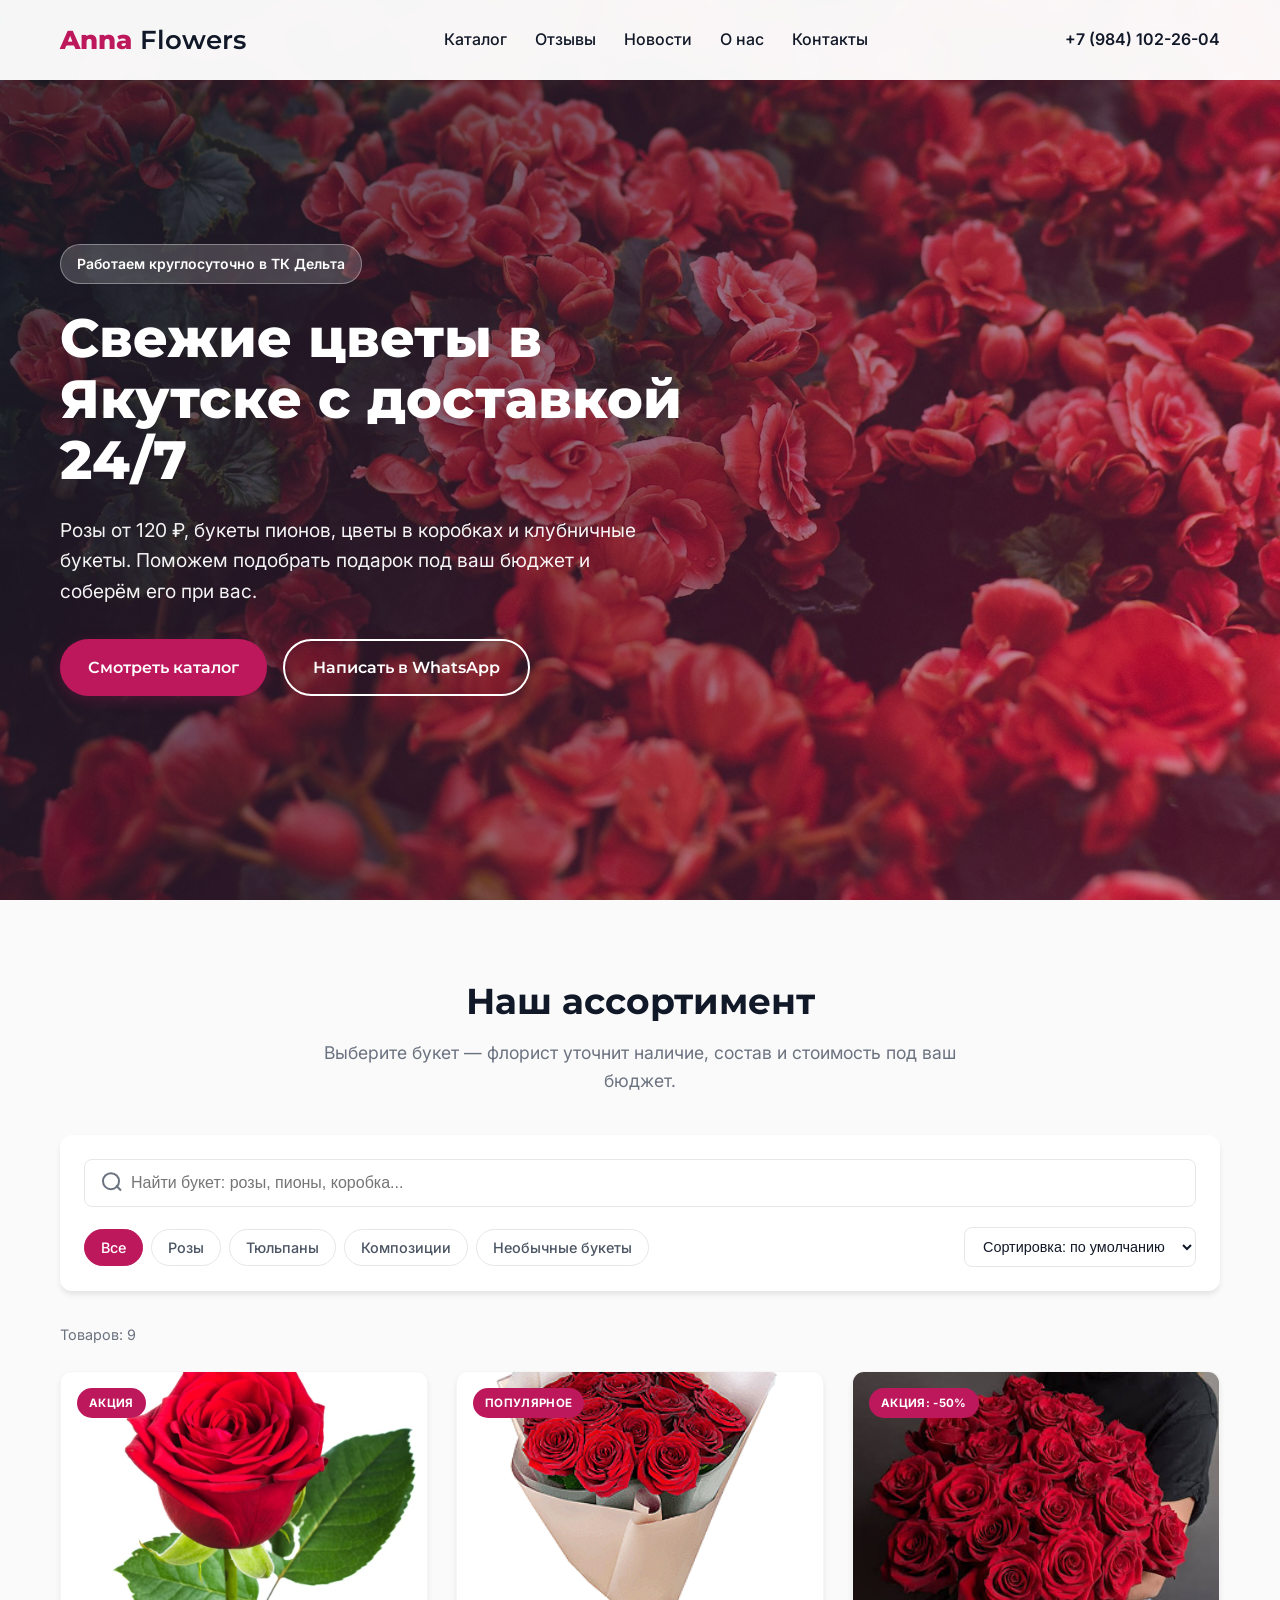
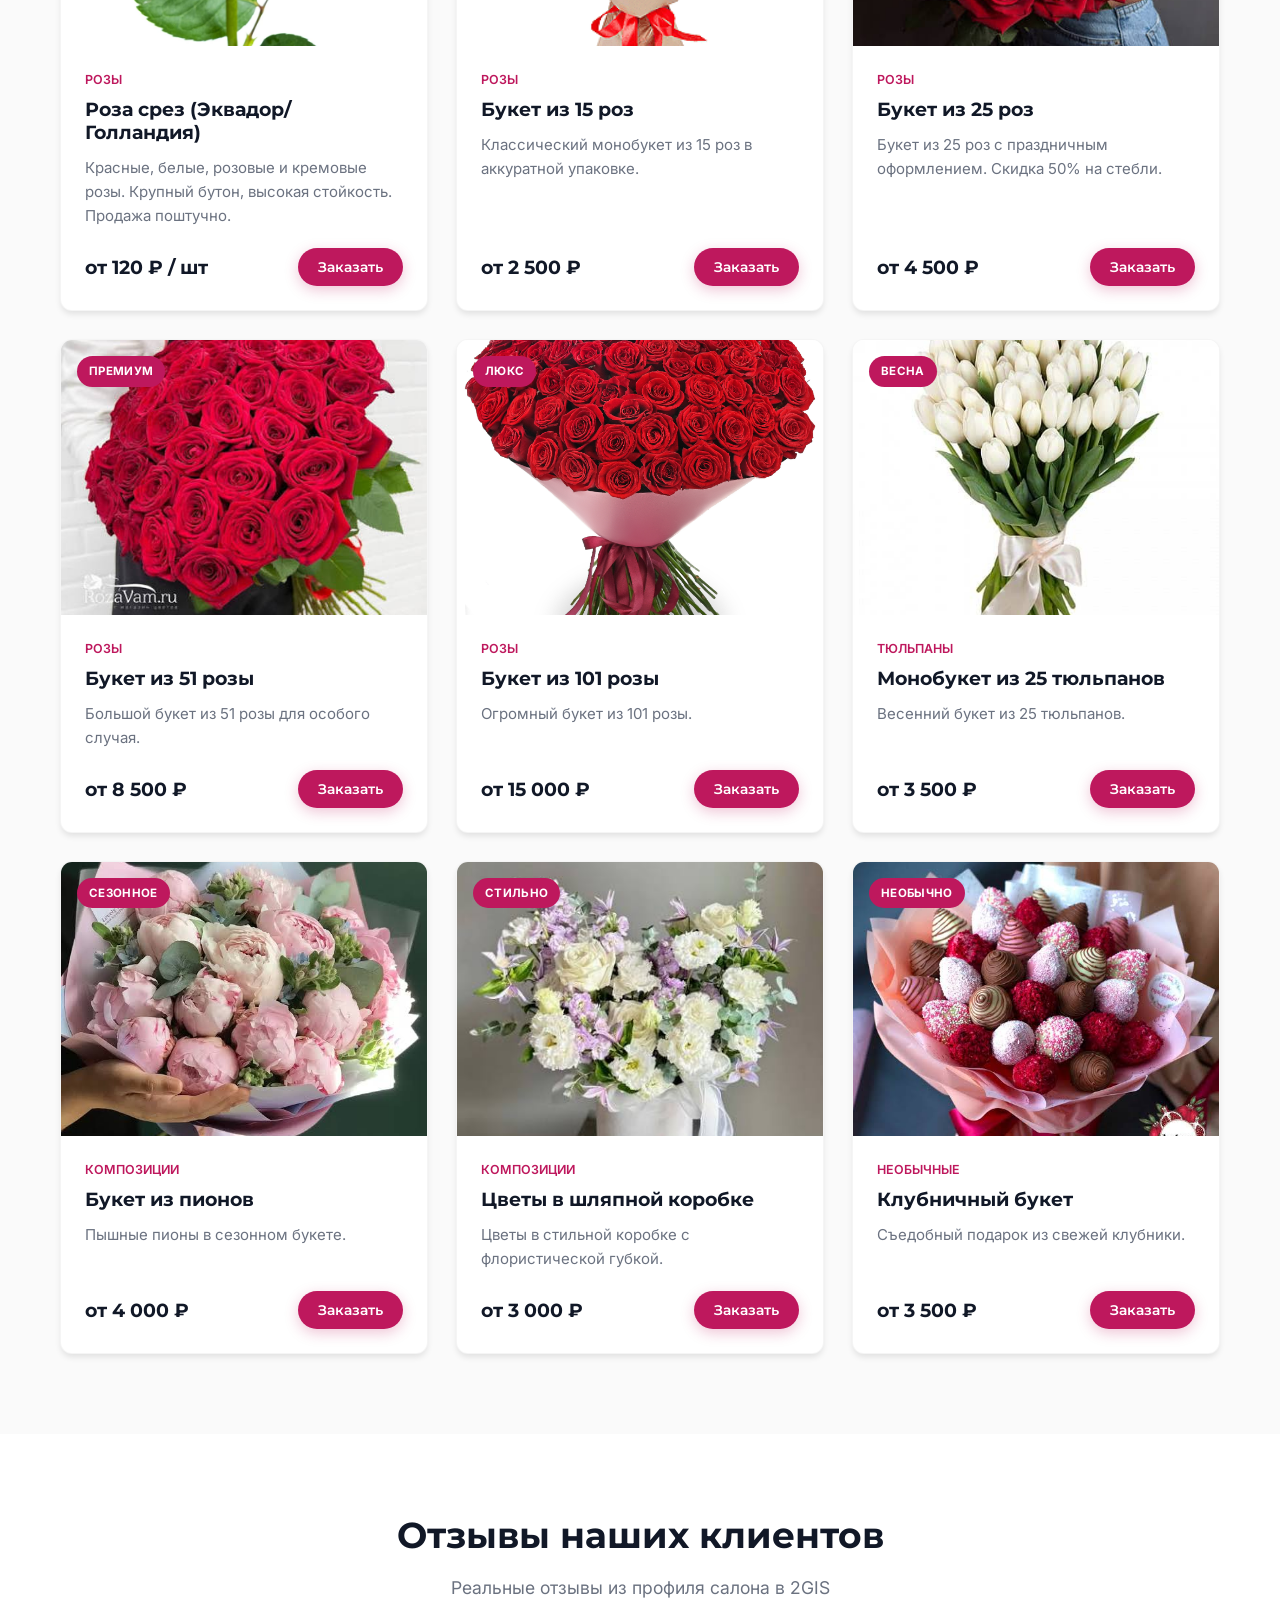
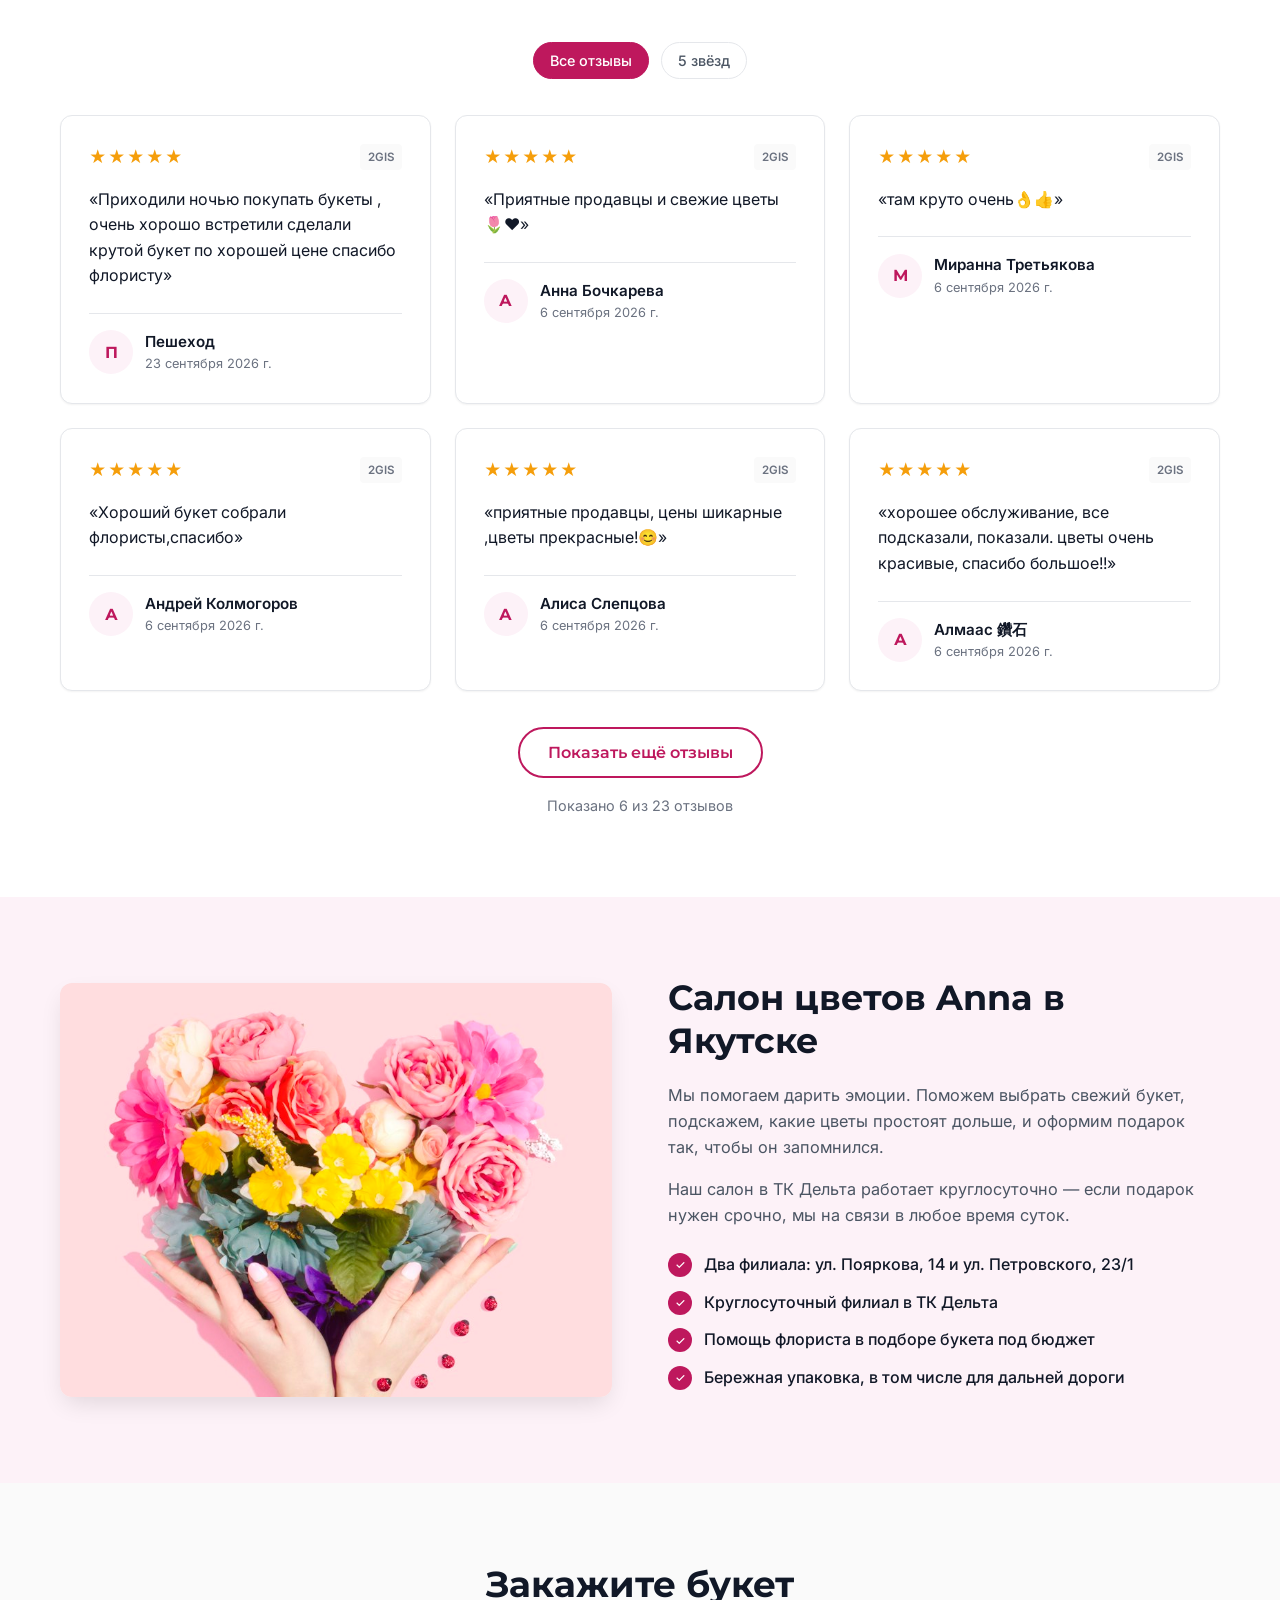
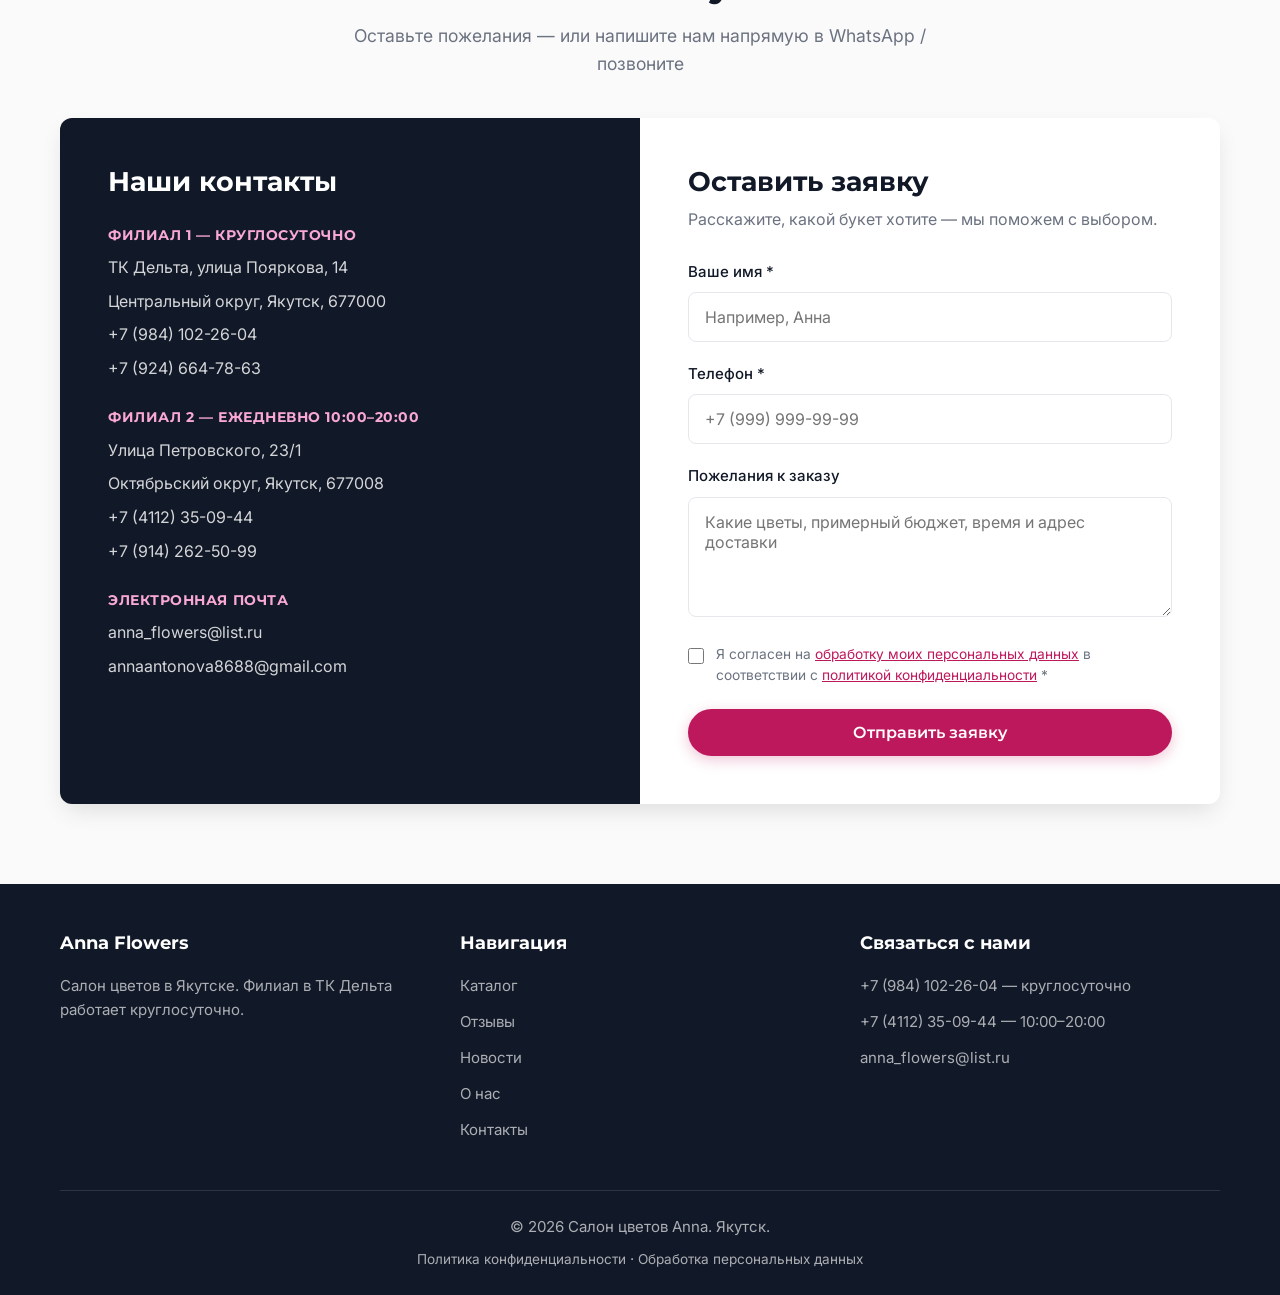
==== index.html @ af807d30 "Add files via upload Лендинг цветочного салона Anna Flowers (Якутск) с админ-панелью" ====
<!DOCTYPE html>
<html lang="ru">
<head>
    <meta charset="UTF-8">
    <meta name="viewport" content="width=device-width, initial-scale=1.0">
    <meta name="description" content="Салон цветов Anna в Якутске. Розы от 120 ₽, букеты пионов, цветы в коробках, клубничные букеты. Круглосуточно в ТК Дельта.">
    <meta name="keywords" content="цветы Якутск, доставка цветов, букеты роз, салон цветов Anna, цветы круглосуточно">

    <meta property="og:title" content="Anna — Салон цветов в Якутске | Каталог и доставка 24/7">
    <meta property="og:description" content="Свежие розы, пионы, цветы в коробках и клубничные букеты. Филиал в ТК Дельта работает круглосуточно.">
    <meta property="og:type" content="website">
    <meta property="og:image" content="images/flowers/hero-bouquet.jpg">

    <title>Anna — Салон цветов в Якутске | Свежие букеты и доставка 24/7</title>

    <link rel="preconnect" href="https://fonts.googleapis.com">
    <link rel="preconnect" href="https://fonts.gstatic.com" crossorigin>

    <link href="https://fonts.googleapis.com/css2?family=Inter:wght@400;500;600&family=Montserrat:wght@600;700;800&display=swap" rel="stylesheet">

    <link rel="preload" as="image" href="images/flowers/hero-bouquet.jpg">

    <style>
        :root {
            --primary: #BE185D;
            --primary-hover: #9D174D;
            --primary-light: #FDF2F8;
            --text-dark: #111827;
            --text-body: #4B5563;
            --text-light: #6B7280;
            --white: #FFFFFF;
            --bg-light: #FAFAFA;
            --border: #E5E7EB;
            --error: #DC2626;
            --shadow-sm: 0 1px 2px rgba(0, 0, 0, 0.05);
            --shadow-md: 0 4px 6px -1px rgba(0, 0, 0, 0.1);
            --shadow-lg: 0 10px 25px -5px rgba(0, 0, 0, 0.12);
            --radius: 12px;
            --transition: all 0.3s cubic-bezier(0.4, 0, 0.2, 1);
        }

        * { margin: 0; padding: 0; box-sizing: border-box; }
        html { scroll-behavior: smooth; }

        body {
            font-family: 'Inter', sans-serif;
            color: var(--text-body);
            line-height: 1.6;
            background: var(--white);
            overflow-x: hidden;
        }

        h1, h2, h3, h4 {
            font-family: 'Montserrat', sans-serif;
            color: var(--text-dark);
            line-height: 1.2;
        }

        a { text-decoration: none; color: inherit; transition: var(--transition); }
        img { max-width: 100%; height: auto; display: block; }
        button { font-family: inherit; }

        .container { width: 100%; max-width: 1200px; margin: 0 auto; padding: 0 20px; }

        .btn {
            display: inline-flex;
            align-items: center;
            justify-content: center;
            gap: 8px;
            padding: 14px 28px;
            font-family: 'Montserrat', sans-serif;
            font-weight: 600;
            font-size: 1rem;
            border: none;
            border-radius: 50px;
            cursor: pointer;
            text-align: center;
            transition: var(--transition);
        }

        .btn-primary {
            background: var(--primary);
            color: var(--white);
            box-shadow: 0 4px 14px rgba(190, 24, 93, 0.25);
        }

        .btn-primary:hover {
            background: var(--primary-hover);
            transform: translateY(-2px);
        }

        .btn-outline {
            background: transparent;
            color: var(--white);
            border: 2px solid var(--white);
        }

        .btn-outline:hover { background: var(--white); color: var(--primary); }

        .btn-ghost { background: transparent; color: var(--primary); border: 2px solid var(--primary); }
        .btn-ghost:hover { background: var(--primary); color: var(--white); }

        .btn-sm { padding: 10px 20px; font-size: 0.9rem; }
        .btn:disabled { opacity: 0.6; cursor: not-allowed; transform: none; }

        .section { padding: 80px 0; }
        .section-title { font-size: 2.25rem; font-weight: 700; text-align: center; margin-bottom: 16px; }
        .section-subtitle {
            text-align: center;
            color: var(--text-light);
            font-size: 1.1rem;
            max-width: 640px;
            margin: 0 auto 40px;
        }

        .header {
            position: fixed;
            top: 0; left: 0; right: 0;
            z-index: 1000;
            background: rgba(255, 255, 255, 0.96);
            backdrop-filter: blur(10px);
            box-shadow: var(--shadow-sm);
            transition: var(--transition);
        }

        .header-inner { display: flex; align-items: center; justify-content: space-between; height: 80px; gap: 20px; }

        .logo {
            font-family: 'Montserrat', sans-serif;
            font-size: 1.6rem;
            font-weight: 800;
            color: var(--primary);
            white-space: nowrap;
        }

        .logo span { color: var(--text-dark); font-weight: 600; }

        .nav { display: flex; align-items: center; gap: 28px; }
        .nav-link { font-weight: 500; color: var(--text-dark); position: relative; }

        .nav-link::after {
            content: '';
            position: absolute;
            bottom: -5px; left: 0;
            width: 0; height: 2px;
            background: var(--primary);
            transition: var(--transition);
        }
        .nav-link:hover::after { width: 100%; }

        .header-phone { font-weight: 600; color: var(--text-dark); white-space: nowrap; }
        .header-phone:hover { color: var(--primary); }

        .mobile-menu-btn {
            display: none;
            background: none;
            border: none;
            padding: 10px;
            cursor: pointer;
        }

        .mobile-menu-btn span {
            display: block;
            width: 24px; height: 2px;
            margin: 6px 0;
            background: var(--text-dark);
            transition: var(--transition);
        }

        .hero {
            position: relative;
            min-height: 100vh;
            display: flex;
            align-items: center;
            padding: 120px 0 80px;
            color: var(--white);
            overflow: hidden;
            background: #3b2230;
        }

        .hero-image {
            position: absolute;
            inset: 0;
            width: 100%; height: 100%;
            object-fit: cover;
            z-index: 0;
        }

        .hero-overlay {
            position: absolute;
            inset: 0;
            background: linear-gradient(120deg, rgba(17, 24, 39, 0.78) 0%, rgba(190, 24, 93, 0.35) 100%);
            z-index: 1;
        }

        .hero .container { position: relative; z-index: 2; }
        .hero-content { max-width: 720px; animation: fadeInUp 0.8s ease-out; }

        .hero-badge {
            display: inline-block;
            padding: 8px 16px;
            margin-bottom: 24px;
            font-size: 0.875rem;
            font-weight: 600;
            background: rgba(255, 255, 255, 0.18);
            border: 1px solid rgba(255, 255, 255, 0.35);
            border-radius: 50px;
        }

        .hero h1 { font-size: 3.4rem; font-weight: 800; color: var(--white); margin-bottom: 24px; line-height: 1.12; }
        .hero p { font-size: 1.2rem; margin-bottom: 32px; max-width: 600px; opacity: 0.95; }
        .hero-buttons { display: flex; gap: 16px; flex-wrap: wrap; }

        .catalog-controls {
            display: flex;
            flex-direction: column;
            gap: 20px;
            padding: 24px;
            margin-bottom: 32px;
            background: var(--white);
            border-radius: var(--radius);
            box-shadow: var(--shadow-md);
        }

        .catalog-search { position: relative; width: 100%; }

        .catalog-search input {
            width: 100%;
            padding: 14px 16px 14px 46px;
            font-size: 1rem;
            border: 1px solid var(--border);
            border-radius: 8px;
            transition: var(--transition);
        }

        .catalog-search input:focus {
            outline: none;
            border-color: var(--primary);
            box-shadow: 0 0 0 3px rgba(190, 24, 93, 0.1);
        }

        .catalog-search::before {
            content: '';
            position: absolute;
            left: 18px; top: 50%;
            width: 14px; height: 14px;
            transform: translateY(-60%);
            border: 2px solid var(--text-light);
            border-radius: 50%;
        }

        .catalog-search::after {
            content: '';
            position: absolute;
            left: 31px; top: 58%;
            width: 7px; height: 2px;
            background: var(--text-light);
            transform: rotate(45deg);
        }

        .catalog-filters { display: flex; flex-wrap: wrap; gap: 16px; align-items: center; justify-content: space-between; }
        .filter-group { display: flex; flex-wrap: wrap; gap: 8px; }

        .filter-btn {
            padding: 9px 16px;
            font-size: 0.9rem;
            font-weight: 500;
            color: var(--text-body);
            background: var(--white);
            border: 1px solid var(--border);
            border-radius: 50px;
            cursor: pointer;
            transition: var(--transition);
        }

        .filter-btn:hover { border-color: var(--primary); color: var(--primary); }
        .filter-btn.active { background: var(--primary); border-color: var(--primary); color: var(--white); }

        .sort-select {
            padding: 10px 14px;
            font-size: 0.9rem;
            color: var(--text-dark);
            background: var(--white);
            border: 1px solid var(--border);
            border-radius: 8px;
            cursor: pointer;
        }

        .catalog-counter { margin-bottom: 24px; font-size: 0.9rem; color: var(--text-light); }

        .catalog-grid {
            display: grid;
            grid-template-columns: repeat(auto-fill, minmax(280px, 1fr));
            gap: 28px;
        }

        .product-card {
            display: flex;
            flex-direction: column;
            background: var(--white);
            border: 1px solid rgba(0, 0, 0, 0.04);
            border-radius: var(--radius);
            overflow: hidden;
            box-shadow: var(--shadow-md);
            transition: var(--transition);
        }

        .product-card:hover { transform: translateY(-6px); box-shadow: var(--shadow-lg); }

        .product-image-wrapper {
            position: relative;
            aspect-ratio: 4 / 3;
            overflow: hidden;
            background: var(--bg-light);
        }

        .product-image { 
            width: 100%; 
            height: 100%; 
            object-fit: cover; 
            transition: transform 0.5s ease;
        }

        .product-card:hover .product-image { transform: scale(1.04); }

        .product-badge {
            position: absolute;
            top: 16px; left: 16px;
            z-index: 2;
            padding: 6px 12px;
            font-size: 0.72rem;
            font-weight: 700;
            text-transform: uppercase;
            letter-spacing: 0.03em;
            color: var(--white);
            background: var(--primary);
            border-radius: 50px;
        }

        .product-image-fallback {
            position: absolute;
            inset: 0;
            display: flex;
            flex-direction: column;
            align-items: center;
            justify-content: center;
            gap: 12px;
            padding: 20px;
            text-align: center;
            background: linear-gradient(135deg, #fdf2f8 0%, #fce7f3 100%);
            color: var(--text-light);
        }

        .product-image-fallback svg {
            width: 64px;
            height: 64px;
            opacity: 0.4;
        }

        .product-image-fallback strong { 
            color: var(--text-dark); 
            font-size: 1rem;
            margin-top: 8px;
        }

        .product-image-fallback span { 
            font-size: 0.85rem;
            max-width: 200px;
        }

        [hidden] { display: none !important; }

        .product-info { display: flex; flex-direction: column; flex: 1; padding: 24px; }
        .product-category { margin-bottom: 8px; font-size: 0.78rem; font-weight: 600; text-transform: uppercase; color: var(--primary); }
        .product-info h3 { font-size: 1.2rem; margin-bottom: 12px; }
        .product-info p { flex: 1; margin-bottom: 20px; font-size: 0.94rem; color: var(--text-light); }

        .product-footer { display: flex; align-items: center; justify-content: space-between; gap: 12px; margin-top: auto; }
        .product-price { font-family: 'Montserrat', sans-serif; font-size: 1.2rem; font-weight: 700; color: var(--text-dark); }

        .empty-state { grid-column: 1 / -1; padding: 60px 20px; text-align: center; color: var(--text-light); }

        .reviews-controls { display: flex; justify-content: center; flex-wrap: wrap; gap: 12px; margin-bottom: 36px; }
        .reviews-grid { display: grid; grid-template-columns: repeat(auto-fill, minmax(320px, 1fr)); gap: 24px; }

        .review-card {
            display: flex;
            flex-direction: column;
            height: 100%;
            padding: 28px;
            background: var(--white);
            border: 1px solid var(--border);
            border-radius: var(--radius);
            box-shadow: var(--shadow-sm);
            transition: var(--transition);
        }

        .review-card:hover { transform: translateY(-4px); box-shadow: var(--shadow-md); }
        .review-header { display: flex; align-items: flex-start; justify-content: space-between; gap: 12px; margin-bottom: 16px; }
        .review-stars { color: #F59E0B; font-size: 1.05rem; letter-spacing: 2px; }
        .review-source { padding: 4px 8px; font-size: 0.72rem; font-weight: 600; color: var(--text-light); background: var(--bg-light); border-radius: 4px; }
        .review-text { flex: 1; margin-bottom: 24px; color: var(--text-dark); font-size: 1rem; overflow-wrap: anywhere; }

        .review-author { display: flex; align-items: center; gap: 12px; padding-top: 16px; border-top: 1px solid var(--border); }

        .review-avatar {
            flex-shrink: 0;
            display: flex;
            align-items: center;
            justify-content: center;
            width: 44px; height: 44px;
            font-family: 'Montserrat', sans-serif;
            font-weight: 700;
            color: var(--primary);
            background: var(--primary-light);
            border-radius: 50%;
        }

        .review-name { font-weight: 600; color: var(--text-dark); font-size: 0.95rem; }
        .review-date { font-size: 0.8rem; color: var(--text-light); }
        .reviews-load-more { margin-top: 36px; text-align: center; }
        .reviews-counter { margin-top: 16px; text-align: center; font-size: 0.9rem; color: var(--text-light); }

        .about { background: var(--primary-light); }
        .about-content { display: grid; grid-template-columns: 1fr 1fr; gap: 56px; align-items: center; }

        .about-image { 
            aspect-ratio: 4 / 3; 
            overflow: hidden; 
            border-radius: var(--radius); 
            box-shadow: var(--shadow-lg);
            background: var(--bg-light);
        }

        .about-image img { 
            width: 100%; 
            height: 100%; 
            object-fit: cover;
        }

        .about-text h2 { font-size: 2.2rem; margin-bottom: 20px; }
        .about-text p { margin-bottom: 16px; font-size: 1.02rem; }

        .about-features { list-style: none; margin-top: 24px; }
        .about-features li { display: flex; align-items: center; gap: 12px; margin-bottom: 12px; font-weight: 500; color: var(--text-dark); }

        .about-features li::before {
            content: '✓';
            flex-shrink: 0;
            display: flex;
            align-items: center;
            justify-content: center;
            width: 24px; height: 24px;
            font-size: 0.75rem;
            color: var(--white);
            background: var(--primary);
            border-radius: 50%;
        }

        .contact { background: var(--bg-light); }

        .contact-wrapper {
            display: grid;
            grid-template-columns: 1fr 1fr;
            overflow: hidden;
            border-radius: var(--radius);
            box-shadow: var(--shadow-lg);
        }

        .contact-info { padding: 48px; background: var(--text-dark); color: var(--white); }
        .contact-info h3 { margin-bottom: 28px; font-size: 1.7rem; color: var(--white); }
        .contact-block { margin-bottom: 28px; }

        .contact-block h4 {
            margin-bottom: 12px;
            font-size: 0.85rem;
            font-weight: 700;
            text-transform: uppercase;
            letter-spacing: 0.04em;
            color: #F9A8D4;
        }

        .contact-block p, .contact-block a { display: block; margin-bottom: 8px; color: rgba(255, 255, 255, 0.82); }
        .contact-block a:hover { color: var(--white); text-decoration: underline; }

        .contact-form-wrapper { padding: 48px; background: var(--white); }
        .contact-form-wrapper h3 { margin-bottom: 8px; font-size: 1.7rem; }
        .contact-form-wrapper > p { margin-bottom: 28px; color: var(--text-light); }

        .form-group { margin-bottom: 20px; }
        .form-label { display: block; margin-bottom: 8px; font-size: 0.94rem; font-weight: 500; color: var(--text-dark); }

        .form-input, .form-textarea {
            width: 100%;
            padding: 14px 16px;
            font-family: 'Inter', sans-serif;
            font-size: 1rem;
            background: var(--white);
            border: 1px solid var(--border);
            border-radius: 8px;
            transition: var(--transition);
        }

        .form-input:focus, .form-textarea:focus {
            outline: none;
            border-color: var(--primary);
            box-shadow: 0 0 0 3px rgba(190, 24, 93, 0.1);
        }

        .form-input[aria-invalid="true"] { border-color: var(--error); }
        .form-textarea { min-height: 120px; resize: vertical; }

        .form-checkbox { display: flex; align-items: flex-start; gap: 12px; margin-bottom: 8px; font-size: 0.86rem; color: var(--text-light); }
        .form-checkbox input { flex-shrink: 0; width: 16px; height: 16px; margin-top: 4px; accent-color: var(--primary); }

        .form-error { display: none; margin-top: 6px; font-size: 0.85rem; color: var(--error); }

        .consent-text {
            font-size: 0.86rem;
            color: var(--text-light);
            line-height: 1.5;
        }

        .consent-text a {
            color: var(--primary);
            text-decoration: underline;
        }

        .consent-text a:hover {
            color: var(--primary-hover);
        }

        .footer { padding: 48px 0 24px; font-size: 0.94rem; color: rgba(255, 255, 255, 0.65); background: var(--text-dark); }
        .footer-grid { display: grid; grid-template-columns: repeat(auto-fit, minmax(200px, 1fr)); gap: 40px; margin-bottom: 36px; }
        .footer h4 { margin-bottom: 20px; font-size: 1.1rem; color: var(--white); }
        .footer-links { list-style: none; }
        .footer-links li { margin-bottom: 12px; }
        .footer-links a:hover { color: var(--white); }
        .footer-bottom { padding-top: 24px; text-align: center; border-top: 1px solid rgba(255, 255, 255, 0.12); }

        @keyframes fadeInUp {
            from { opacity: 0; transform: translateY(24px); }
            to { opacity: 1; transform: translateY(0); }
        }

        @media (prefers-reduced-motion: reduce) {
            html { scroll-behavior: auto; }
            *, *::before, *::after {
                animation-duration: 0.01ms !important;
                transition-duration: 0.01ms !important;
            }
        }

        @media (max-width: 968px) {
            .hero h1 { font-size: 2.6rem; }
            .about-content, .contact-wrapper { grid-template-columns: 1fr; }
            .contact-info, .contact-form-wrapper { padding: 36px 28px; }
        }

        @media (max-width: 768px) {
            .header-phone { display: none; }
            .mobile-menu-btn { display: block; }

            .nav {
                position: fixed;
                top: 80px; left: 0; right: 0;
                z-index: 999;
                flex-direction: column;
                align-items: flex-start;
                gap: 22px;
                padding: 28px 24px;
                background: var(--white);
                box-shadow: var(--shadow-lg);
                transform: translateY(-160%);
                transition: var(--transition);
            }

            .nav.active { transform: translateY(0); }

            .mobile-menu-btn.active span:nth-child(1) { transform: rotate(45deg) translate(6px, 6px); }
            .mobile-menu-btn.active span:nth-child(2) { opacity: 0; }
            .mobile-menu-btn.active span:nth-child(3) { transform: rotate(-45deg) translate(6px, -6px); }

            .section { padding: 60px 0; }
            .section-title { font-size: 1.85rem; }
            .hero { padding: 110px 0 60px; }
            .hero h1 { font-size: 2.1rem; }
            .hero p { font-size: 1.05rem; }
            .catalog-controls { padding: 20px; }
            .catalog-filters { flex-direction: column; align-items: stretch; }
            .sort-select { width: 100%; }
        }

        @media (max-width: 480px) {
            .hero-buttons { flex-direction: column; }
            .hero-buttons .btn { width: 100%; }
            .catalog-grid { grid-template-columns: 1fr; }
            .reviews-grid { grid-template-columns: 1fr; }
            .product-footer { flex-direction: column; align-items: stretch; }
            .product-footer .btn { width: 100%; }
            .contact-info, .contact-form-wrapper { padding: 28px 20px; }
        }
    </style>
</head>

<body>

    <header class="header">
        <div class="container header-inner">
            <a href="#home" class="logo">Anna <span>Flowers</span></a>

            <nav class="nav" id="mainNav" aria-label="Основная навигация">
                <a href="#catalog" class="nav-link">Каталог</a>
                <a href="#reviews" class="nav-link">Отзывы</a>
                <a href="blog.php" class="nav-link">Новости</a>
                <a href="#about" class="nav-link">О нас</a>
                <a href="#contact" class="nav-link">Контакты</a>
            </nav>

            <a href="tel:+79841022604" class="header-phone">+7 (984) 102-26-04</a>

            <button class="mobile-menu-btn" id="mobileMenuBtn" aria-label="Открыть меню" aria-expanded="false" aria-controls="mainNav">
                <span></span><span></span><span></span>
            </button>
        </div>
    </header>

    <section class="hero" id="home">
        <img src="images/flowers/hero-bouquet.jpg"
             alt="Свежие цветы в букете"
             class="hero-image"
             width="1600" height="1067"
             loading="eager"
             fetchpriority="high"
             decoding="async">

        <div class="hero-overlay"></div>

        <div class="container">
            <div class="hero-content">
                <div class="hero-badge">Работаем круглосуточно в ТК Дельта</div>
                <h1>Свежие цветы в Якутске с доставкой 24/7</h1>
                <p>Розы от 120 ₽, букеты пионов, цветы в коробках и клубничные букеты. Поможем подобрать подарок под ваш бюджет и соберём его при вас.</p>

                <div class="hero-buttons">
                    <a href="#catalog" class="btn btn-primary">Смотреть каталог</a>
                    <a href="https://wa.me/79841022604" class="btn btn-outline" target="_blank" rel="noopener">Написать в WhatsApp</a>
                </div>
            </div>
        </div>
    </section>

    <section class="section" id="catalog" style="background: var(--bg-light);">
        <div class="container">
            <h2 class="section-title">Наш ассортимент</h2>
            <p class="section-subtitle">Выберите букет — флорист уточнит наличие, состав и стоимость под ваш бюджет.</p>

            <div class="catalog-controls">
                <div class="catalog-search">
                    <label for="catalogSearch" class="form-label" hidden>Поиск по каталогу</label>
                    <input type="search" id="catalogSearch" placeholder="Найти букет: розы, пионы, коробка..." autocomplete="off">
                </div>

                <div class="catalog-filters">
                    <div class="filter-group" id="categoryFilters" role="group" aria-label="Фильтр по категории">
                        <button class="filter-btn active" data-category="all" aria-pressed="true">Все</button>
                        <button class="filter-btn" data-category="Розы" aria-pressed="false">Розы</button>
                        <button class="filter-btn" data-category="Тюльпаны" aria-pressed="false">Тюльпаны</button>
                        <button class="filter-btn" data-category="Композиции" aria-pressed="false">Композиции</button>
                        <button class="filter-btn" data-category="Необычные" aria-pressed="false">Необычные букеты</button>
                    </div>

                    <label for="catalogSort" hidden>Сортировка товаров</label>
                    <select class="sort-select" id="catalogSort">
                        <option value="default">Сортировка: по умолчанию</option>
                        <option value="price-asc">Сначала дешевле</option>
                        <option value="price-desc">Сначала дороже</option>
                    </select>
                </div>
            </div>

            <p class="catalog-counter" id="catalogCounter" aria-live="polite"></p>

            <div class="catalog-grid" id="catalogGrid"></div>
        </div>
    </section>

    <section class="section" id="reviews">
        <div class="container">
            <h2 class="section-title">Отзывы наших клиентов</h2>
            <p class="section-subtitle">Реальные отзывы из профиля салона в 2GIS</p>

            <div class="reviews-controls" id="reviewFilters" role="group" aria-label="Фильтр отзывов по оценке">
                <button class="filter-btn active" data-rating="all" aria-pressed="true">Все отзывы</button>
                <button class="filter-btn" data-rating="5" aria-pressed="false">5 звёзд</button>
            </div>

            <div class="reviews-grid" id="reviewsGrid"></div>

            <div class="reviews-load-more" id="reviewsLoadMore" hidden>
                <button class="btn btn-ghost" id="loadMoreBtn">Показать ещё отзывы</button>
            </div>

            <p class="reviews-counter" id="reviewsCounter" aria-live="polite"></p>
        </div>
    </section>

    <section class="section about" id="about">
        <div class="container">
            <div class="about-content">
                <div class="about-image">
                    <img src="images/flowers/about-shop.jpg"
                         alt="Цветы в салоне"
                         width="800" height="600"
                         loading="lazy"
                         decoding="async">
                </div>

                <div class="about-text">
                    <h2>Салон цветов Anna в Якутске</h2>
                    <p>Мы помогаем дарить эмоции. Поможем выбрать свежий букет, подскажем, какие цветы простоят дольше, и оформим подарок так, чтобы он запомнился.</p>
                    <p>Наш салон в ТК Дельта работает круглосуточно — если подарок нужен срочно, мы на связи в любое время суток.</p>

                    <ul class="about-features">
                        <li>Два филиала: ул. Пояркова, 14 и ул. Петровского, 23/1</li>
                        <li>Круглосуточный филиал в ТК Дельта</li>
                        <li>Помощь флориста в подборе букета под бюджет</li>
                        <li>Бережная упаковка, в том числе для дальней дороги</li>
                    </ul>
                </div>
            </div>
        </div>
    </section>

    <section class="section contact" id="contact">
        <div class="container">
            <h2 class="section-title">Закажите букет</h2>
            <p class="section-subtitle">Оставьте пожелания — или напишите нам напрямую в WhatsApp / позвоните</p>

            <div class="contact-wrapper">
                <div class="contact-info">
                    <h3>Наши контакты</h3>

                    <div class="contact-block">
                        <h4>Филиал 1 — круглосуточно</h4>
                        <p>ТК Дельта, улица Пояркова, 14</p>
                        <p>Центральный округ, Якутск, 677000</p>
                        <a href="tel:+79841022604">+7 (984) 102-26-04</a>
                        <a href="tel:+79246647863">+7 (924) 664-78-63</a>
                    </div>

                    <div class="contact-block">
                        <h4>Филиал 2 — ежедневно 10:00–20:00</h4>
                        <p>Улица Петровского, 23/1</p>
                        <p>Октябрьский округ, Якутск, 677008</p>
                        <a href="tel:+74112350944">+7 (4112) 35-09-44</a>
                        <a href="tel:+79142625099">+7 (914) 262-50-99</a>
                    </div>

                    <div class="contact-block">
                        <h4>Электронная почта</h4>
                        <a href="mailto:anna_flowers@list.ru">anna_flowers@list.ru</a>
                        <a href="mailto:annaantonova8688@gmail.com">annaantonova8688@gmail.com</a>
                    </div>
                </div>

                <div class="contact-form-wrapper">
                    <h3>Оставить заявку</h3>
                    <p>Расскажите, какой букет хотите — мы поможем с выбором.</p>

                    <!-- НОВОЕ: Блок для отображения успешной отправки заявки -->
                    <div class="form-success" id="formSuccess" style="display:none;"></div>

                    <form id="contactForm" novalidate>
                        <div class="form-group">
                            <label for="name" class="form-label">Ваше имя *</label>
                            <input type="text" id="name" name="name" class="form-input"
                                   placeholder="Например, Анна" required autocomplete="name"
                                   aria-describedby="nameError">
                            <div class="form-error" id="nameError">Пожалуйста, укажите имя (минимум 2 символа).</div>
                        </div>

                        <div class="form-group">
                            <label for="phone" class="form-label">Телефон *</label>
                            <input type="tel" id="phone" name="phone" class="form-input"
                                   placeholder="+7 (999) 999-99-99" required autocomplete="tel"
                                   aria-describedby="phoneError">
                            <div class="form-error" id="phoneError">Введите номер полностью: +7 (XXX) XXX-XX-XX.</div>
                        </div>

                        <div class="form-group">
                            <label for="message" class="form-label">Пожелания к заказу</label>
                            <textarea id="message" name="message" class="form-textarea"
                                      placeholder="Какие цветы, примерный бюджет, время и адрес доставки"
                                      aria-describedby="messageHint"></textarea>
                            <div class="form-error" id="messageHint">Необязательное поле, но так мы быстрее подберём букет.</div>
                        </div>

                        <div class="form-checkbox">
                            <input type="checkbox" id="consent" name="consent" required aria-describedby="consentError">
                            <label for="consent" class="consent-text">
                                Я согласен на <a href="data-processing.html" target="_blank" rel="noopener">обработку моих персональных данных</a> в соответствии с <a href="privacy.html" target="_blank" rel="noopener">политикой конфиденциальности</a> *
                            </label>
                        </div>
                        <div class="form-error" id="consentError">Для отправки заявки нужно согласие на обработку персональных данных.</div>

                        <button type="submit" class="btn btn-primary" id="submitBtn" style="width:100%; margin-top:16px;">
                            Отправить заявку
                        </button>
                    </form>
                </div>
            </div>
        </div>
    </section>

    <footer class="footer">
        <div class="container">
            <div class="footer-grid">
                <div>
                    <h4>Anna Flowers</h4>
                    <p>Салон цветов в Якутске. Филиал в ТК Дельта работает круглосуточно.</p>
                </div>

                <div>
                    <h4>Навигация</h4>
                    <ul class="footer-links">
                        <li><a href="#catalog">Каталог</a></li>
                        <li><a href="#reviews">Отзывы</a></li>
                        <li><a href="blog.php">Новости</a></li>
                        <li><a href="#about">О нас</a></li>
                        <li><a href="#contact">Контакты</a></li>
                    </ul>
                </div>

                <div>
                    <h4>Связаться с нами</h4>
                    <ul class="footer-links">
                        <li><a href="tel:+79841022604">+7 (984) 102-26-04</a> — круглосуточно</li>
                        <li><a href="tel:+74112350944">+7 (4112) 35-09-44</a> — 10:00–20:00</li>
                        <li><a href="mailto:anna_flowers@list.ru">anna_flowers@list.ru</a></li>
                    </ul>
                </div>
            </div>

            <div class="footer-bottom">
                <p>&copy; 2026 Салон цветов Anna. Якутск.</p>
                <p style="margin-top: 8px;">
                    <a href="privacy.html" target="_blank" rel="noopener" style="font-size: 0.85rem;">Политика конфиденциальности</a> · 
                    <a href="data-processing.html" target="_blank" rel="noopener" style="font-size: 0.85rem;">Обработка персональных данных</a>
                </p>
            </div>
        </div>
    </footer>

    <script>
        const catalogData = [
            {
                id: 1,
                category: 'Розы',
                title: 'Роза срез (Эквадор/Голландия)',
                description: 'Красные, белые, розовые и кремовые розы. Крупный бутон, высокая стойкость. Продажа поштучно.',
                price: 120,
                priceText: 'от 120 ₽ / шт',
                badge: 'Акция',
                image: 'images/flowers/rose-single.jpg',
                alt: 'Красная роза крупным планом'
            },
            {
                id: 2,
                category: 'Розы',
                title: 'Букет из 15 роз',
                description: 'Классический монобукет из 15 роз в аккуратной упаковке.',
                price: 2500,
                priceText: 'от 2 500 ₽',
                badge: 'Популярное',
                image: 'images/flowers/rose-15.jpg',
                alt: 'Букет из розовых роз'
            },
            {
                id: 3,
                category: 'Розы',
                title: 'Букет из 25 роз',
                description: 'Букет из 25 роз с праздничным оформлением. Скидка 50% на стебли.',
                price: 4500,
                priceText: 'от 4 500 ₽',
                badge: 'Акция: -50%',
                image: 'images/flowers/rose-25.jpg',
                alt: 'Большой букет красных роз'
            },
            {
                id: 4,
                category: 'Розы',
                title: 'Букет из 51 розы',
                description: 'Большой букет из 51 розы для особого случая.',
                price: 8500,
                priceText: 'от 8 500 ₽',
                badge: 'Премиум',
                image: 'images/flowers/rose-51.jpg',
                alt: 'Роскошный букет из множества роз'
            },
            {
                id: 5,
                category: 'Розы',
                title: 'Букет из 101 розы',
                description: 'Огромный букет из 101 розы.',
                price: 15000,
                priceText: 'от 15 000 ₽',
                badge: 'Люкс',
                image: 'images/flowers/rose-101.jpg',
                alt: 'Огромный букет из 101 розы'
            },
            {
                id: 7,
                category: 'Тюльпаны',
                title: 'Монобукет из 25 тюльпанов',
                description: 'Весенний букет из 25 тюльпанов.',
                price: 3500,
                priceText: 'от 3 500 ₽',
                badge: 'Весна',
                image: 'images/flowers/tulips-25.jpg',
                alt: 'Букет из тюльпанов'
            },
            {
                id: 8,
                category: 'Композиции',
                title: 'Букет из пионов',
                description: 'Пышные пионы в сезонном букете.',
                price: 4000,
                priceText: 'от 4 000 ₽',
                badge: 'Сезонное',
                image: 'images/flowers/peonies.jpg',
                alt: 'Букет из розовых пионов'
            },
            {
                id: 10,
                category: 'Композиции',
                title: 'Цветы в шляпной коробке',
                description: 'Цветы в стильной коробке с флористической губкой.',
                price: 3000,
                priceText: 'от 3 000 ₽',
                badge: 'Стильно',
                image: 'images/flowers/box-flowers.jpg',
                alt: 'Цветочная композиция в коробке'
            },
            {
                id: 11,
                category: 'Необычные',
                title: 'Клубничный букет',
                description: 'Съедобный подарок из свежей клубники.',
                price: 3500,
                priceText: 'от 3 500 ₽',
                badge: 'Необычно',
                image: 'images/flowers/strawberry-bouquet.jpg',
                alt: 'Букет из клубники в шоколаде'
            }
        ];

        const reviewsData = [
            { id: 1, author: 'Пешеход', date: '23 сентября 2026 г.', rating: 5, text: 'Приходили ночью покупать букеты , очень хорошо встретили сделали крутой букет по хорошей цене спасибо флористу' },
            { id: 2, author: 'Анна Бочкарева', date: '6 сентября 2026 г.', rating: 5, text: 'Приятные продавцы и свежие цветы 🌷❤️' },
            { id: 3, author: 'Миранна Третьякова', date: '6 сентября 2026 г.', rating: 5, text: 'там круто очень👌👍' },
            { id: 4, author: 'Андрей Колмогоров', date: '6 сентября 2026 г.', rating: 5, text: 'Хороший букет собрали флористы,спасибо' },
            { id: 5, author: 'Алиса Слепцова', date: '6 сентября 2026 г.', rating: 5, text: 'приятные продавцы, цены шикарные ,цветы прекрасные!😊' },
            { id: 6, author: 'Алмаас 鑽石', date: '6 сентября 2026 г.', rating: 5, text: 'хорошее обслуживание, все подсказали, показали. цветы очень красивые, спасибо большое!!' },
            { id: 7, author: 'Алина Иванова', date: '6 сентября 2026 г.', rating: 5, text: 'всегда свежие цветы и красивые композиции, быстрая работа флористов👍' },
            { id: 8, author: 'Valeria A', date: '6 сентября 2026 г.', rating: 5, text: 'Отличный магазин,цветы хорошие, продавцы вежливые' },
            { id: 9, author: 'dssiio 🐈‍⬛', date: '6 сентября 2026 г.', rating: 5, text: 'Замечательный салон цветочков!! 😍 Все сотрудники добрые, отлично разбираются в цветах и подберут букетик на любой вкус!🥰' },
            { id: 10, author: 'Артур Ефимов', date: '6 сентября 2026 г.', rating: 5, text: 'Замечательный салон, не первый раз беру тут, каждый раз удивляют 😍😍' },
            { id: 11, author: 'Мила Дедюкина', date: '6 сентября 2026 г.', rating: 5, text: 'Хороший салон!Свежие цветы и много выбора🥰Персонал на высшем уровне❤️' },
            { id: 12, author: 'thsqqqw', date: '6 сентября 2026 г.', rating: 5, text: 'Очень красивые цветы, всё свежее и аккуратно оформлено! Быстро собрали заказ, осталась очень довольна' },
            { id: 13, author: 'та ню', date: '6 сентября 2026 г.', rating: 5, text: 'Очень хороший салон, всегда свежие поставки цветов. Спасибо большое за ваш труд!☺️' },
            { id: 14, author: 'katya', date: '6 сентября 2026 г.', rating: 5, text: 'приятные цены, стильное оформление и очень доброжелательные флористы, рекомендую! 👍' },
            { id: 15, author: 'Анна С', date: '3 сентября 2026 г.', rating: 5, text: 'Большое спасибо флористу Льву за прекрасный вкус и красивый букет!' },
            { id: 16, author: 'Лиза Иванова', date: '2 сентября 2026 г.', rating: 5, text: 'Оличное качество цветов' },
            { id: 17, author: 'Татьяна Колодезникова', date: '2 сентября 2026 г.', rating: 5, text: 'Отличный магазин,вежливые продавцы' },
            { id: 18, author: 'Нария Старостина', date: '2 сентября 2026 г.', rating: 5, text: 'Очень хороший магазин цветов❤️🔥' },
            { id: 19, author: 'Юрий Слепцов', date: '2 сентября 2026 г.', rating: 5, text: 'Отличный магазин с хорошими ценами' },
            { id: 20, author: 'Городской житель', date: '2 сентября 2026 г.', rating: 5, text: 'Хорошие цветы,покупаю там)' },
            { id: 21, author: 'Клиент 2GIS', date: '2026 г.', rating: 5, text: 'Рекомендую! Цветы очень красивые и цена хорошая, ассортимент широкий.' },
            { id: 22, author: 'Клиент 2GIS', date: '2026 г.', rating: 5, text: 'Спасибо большое флористам, очень выручили Собрали очень быстро букет, на дальнюю поездку все упаковали как положено, цветы доехали благополучно' },
            { id: 23, author: 'Клиент 2GIS', date: '2026 г.', rating: 5, text: 'Отличный магазин, удобное местоположение, очень вежливые продавцы, ассортимент цветов многообразный. Желаю успехов в ваших делах.' }
        ];

        const catalogGrid = document.getElementById('catalogGrid');
        const catalogSearch = document.getElementById('catalogSearch');
        const categoryFilters = document.getElementById('categoryFilters');
        const catalogSort = document.getElementById('catalogSort');
        const catalogCounter = document.getElementById('catalogCounter');

        const flowerPlaceholderSVG = `
            <svg xmlns="http://www.w3.org/2000/svg" viewBox="0 0 64 64" fill="none" stroke="currentColor" stroke-width="2">
                <circle cx="32" cy="20" r="8" fill="currentColor" fill-opacity="0.2"/>
                <path d="M32 28v20M20 36c0-8 5-12 12-12s12 4 12 12"/>
                <path d="M32 48c-4 0-8-2-8-6s4-6 8-6 8 2 8 6-4 6-8 6z" fill="currentColor" fill-opacity="0.3"/>
                <circle cx="12" cy="12" r="3" fill="currentColor" fill-opacity="0.4"/>
                <circle cx="52" cy="16" r="2" fill="currentColor" fill-opacity="0.4"/>
                <circle cx="56" cy="48" r="2.5" fill="currentColor" fill-opacity="0.4"/>
            </svg>
        `;

        function handleImageError(img, productName) {
            console.warn(`[Anna Flowers] Не удалось загрузить изображение для: ${productName}`);
            console.warn(`URL: ${img.src}`);
            
            img.hidden = true;
            const wrapper = img.closest('.product-image-wrapper');
            if (!wrapper) return;
            
            let fallback = wrapper.querySelector('.product-image-fallback');
            if (!fallback) {
                fallback = document.createElement('div');
                fallback.className = 'product-image-fallback';
                fallback.innerHTML = `
                    ${flowerPlaceholderSVG}
                    <strong>Фото временно недоступно</strong>
                    <span>Уточните внешний вид букета у флориста</span>
                `;
                wrapper.appendChild(fallback);
            }
            fallback.hidden = false;
        }

        function renderCatalog(items) {
            catalogGrid.innerHTML = '';
            catalogCounter.textContent = `Товаров: ${items.length}`;

            if (items.length === 0) {
                catalogGrid.innerHTML = '<div class="empty-state"><h3>Ничего не найдено</h3><p>Попробуйте другое название или выберите категорию «Все».</p></div>';
                return;
            }

            items.forEach(item => {
                const card = document.createElement('article');
                card.className = 'product-card';

                card.innerHTML = `
                    <div class="product-image-wrapper">
                        <span class="product-badge">${item.badge}</span>
                        <img src="${item.image}"
                             alt="${item.alt || item.title}"
                             class="product-image"
                             width="600" height="450"
                             loading="lazy"
                             decoding="async">
                        <div class="product-image-fallback" hidden>
                            ${flowerPlaceholderSVG}
                            <strong>Фото временно недоступно</strong>
                            <span>Уточните внешний вид букета у флориста</span>
                        </div>
                    </div>
                    <div class="product-info">
                        <div class="product-category">${item.category}</div>
                        <h3>${item.title}</h3>
                        <p>${item.description}</p>
                        <div class="product-footer">
                            <span class="product-price">${item.priceText}</span>
                            <button type="button" class="btn btn-primary btn-sm"
                                    data-order="${item.id}"
                                    aria-label="Заказать: ${item.title}">Заказать</button>
                        </div>
                    </div>
                `;

                catalogGrid.appendChild(card);

                const img = card.querySelector('img');
                img.addEventListener('error', () => handleImageError(img, item.title));
                
                if (img.complete && (img.naturalWidth === 0 || img.naturalHeight === 0)) {
                    handleImageError(img, item.title);
                }
            });
        }

        function filterAndSortCatalog() {
            const query = catalogSearch.value.trim().toLowerCase();
            const category = categoryFilters.querySelector('.active').dataset.category;
            const sort = catalogSort.value;

            let result = catalogData.filter(item => {
                const matchesText = !query ||
                    item.title.toLowerCase().includes(query) ||
                    item.description.toLowerCase().includes(query);
                const matchesCategory = category === 'all' || item.category === category;
                return matchesText && matchesCategory;
            });

            if (sort === 'price-asc') result.sort((a, b) => a.price - b.price);
            if (sort === 'price-desc') result.sort((a, b) => b.price - a.price);

            renderCatalog(result);
        }

        catalogSearch.addEventListener('input', filterAndSortCatalog);
        catalogSort.addEventListener('change', filterAndSortCatalog);

        categoryFilters.addEventListener('click', event => {
            const button = event.target.closest('.filter-btn');
            if (!button) return;

            categoryFilters.querySelectorAll('.filter-btn').forEach(btn => {
                const isActive = btn === button;
                btn.classList.toggle('active', isActive);
                btn.setAttribute('aria-pressed', String(isActive));
            });

            filterAndSortCatalog();
        });

        const whatsappPhone = '79841022604';

        catalogGrid.addEventListener('click', event => {
            const button = event.target.closest('[data-order]');
            if (!button) return;

            const item = catalogData.find(product => product.id === Number(button.dataset.order));
            if (!item) return;

            const messageField = document.getElementById('message');
            messageField.value = `Здравствуйте! Хочу заказать: ${item.title}. Уточните, пожалуйста, наличие, точную стоимость и сроки доставки.`;

            document.getElementById('contact').scrollIntoView({ behavior: 'smooth' });
            document.getElementById('name').focus({ preventScroll: true });
        });

        const reviewsGrid = document.getElementById('reviewsGrid');
        const reviewFilters = document.getElementById('reviewFilters');
        const loadMoreBtn = document.getElementById('loadMoreBtn');
        const reviewsLoadMore = document.getElementById('reviewsLoadMore');
        const reviewsCounter = document.getElementById('reviewsCounter');

        const REVIEWS_PER_PAGE = 6;
        let currentReviewsPage = 1;
        let filteredReviews = reviewsData;

        function renderReviews(items, page = 1) {
            reviewsGrid.innerHTML = '';
            const visible = items.slice(0, page * REVIEWS_PER_PAGE);

            visible.forEach(review => {
                const card = document.createElement('article');
                card.className = 'review-card';

                const cardBody = document.createElement('div');
                cardBody.innerHTML = `
                    <div class="review-header">
                        <div class="review-stars" role="img" aria-label="Оценка: ${review.rating} из 5">${'★'.repeat(review.rating)}${'☆'.repeat(5 - review.rating)}</div>
                        <span class="review-source">2GIS</span>
                    </div>
                    <p class="review-text"></p>
                `;

                cardBody.querySelector('.review-text').textContent = `«${review.text}»`;

                const author = document.createElement('div');
                author.className = 'review-author';

                const avatar = document.createElement('div');
                avatar.className = 'review-avatar';
                avatar.setAttribute('aria-hidden', 'true');
                avatar.textContent = review.author.charAt(0).toUpperCase();

                const meta = document.createElement('div');
                const name = document.createElement('div');
                name.className = 'review-name';
                name.textContent = review.author;

                const date = document.createElement('div');
                date.className = 'review-date';
                date.textContent = review.date;

                meta.append(name, date);
                author.append(avatar, meta);
                card.append(cardBody, author);
                reviewsGrid.appendChild(card);
            });

            reviewsLoadMore.hidden = visible.length >= items.length;
            reviewsCounter.textContent = `Показано ${visible.length} из ${items.length} отзывов`;
        }

        reviewFilters.addEventListener('click', event => {
            const button = event.target.closest('.filter-btn');
            if (!button) return;

            reviewFilters.querySelectorAll('.filter-btn').forEach(btn => {
                const isActive = btn === button;
                btn.classList.toggle('active', isActive);
                btn.setAttribute('aria-pressed', String(isActive));
            });

            const rating = button.dataset.rating;
            filteredReviews = rating === 'all'
                ? reviewsData
                : reviewsData.filter(review => review.rating === Number(rating));

            currentReviewsPage = 1;
            renderReviews(filteredReviews, currentReviewsPage);
        });

        loadMoreBtn.addEventListener('click', () => {
            currentReviewsPage++;
            renderReviews(filteredReviews, currentReviewsPage);
        });

        // ============================================
        // НОВЫЙ КОД: ОТПРАВКА ЗАЯВКИ ЧЕРЕЗ API
        // ============================================
        const contactForm = document.getElementById('contactForm');
        const phoneInput = document.getElementById('phone');
        const submitBtn = document.getElementById('submitBtn');
        const formSuccess = document.getElementById('formSuccess');

        // Маска телефона: автоматически форматирует ввод в +7 (XXX) XXX-XX-XX
        phoneInput.addEventListener('input', () => {
            const digits = phoneInput.value.replace(/\D/g, '');
            let value = digits.replace(/^[78]/, '').slice(0, 10);

            let formatted = '+7';
            if (value.length > 0) formatted += ' (' + value.slice(0, 3);
            if (value.length >= 3) formatted += ')';
            if (value.length > 3) formatted += ' ' + value.slice(3, 6);
            if (value.length > 6) formatted += '-' + value.slice(6, 8);
            if (value.length > 8) formatted += '-' + value.slice(8, 10);

            phoneInput.value = formatted;
        });

        // Отправка формы через fetch к api.php
        contactForm.addEventListener('submit', async (event) => {
            event.preventDefault();
            
            // Скрываем предыдущие сообщения об ошибках
            document.querySelectorAll('.form-error').forEach(el => el.style.display = 'none');
            
            // Получаем значения полей
            const name = document.getElementById('name').value.trim();
            const phone = phoneInput.value.trim();
            const message = document.getElementById('message').value.trim();
            const consent = document.getElementById('consent').checked;
            
            // Валидация на клиенте
            let hasErrors = false;
            
            if (name.length < 2) {
                document.getElementById('nameError').style.display = 'block';
                hasErrors = true;
            }
            
            if (!/^\+7 \(\d{3}\) \d{3}-\d{2}-\d{2}$/.test(phone)) {
                document.getElementById('phoneError').style.display = 'block';
                hasErrors = true;
            }
            
            if (!consent) {
                document.getElementById('consentError').style.display = 'block';
                hasErrors = true;
            }
            
            if (hasErrors) return;
            
            // Блокируем кнопку на время отправки
            submitBtn.disabled = true;
            submitBtn.textContent = 'Отправка...';
            
            try {
                // Формируем данные для отправки
                const formData = new FormData();
                formData.append('name', name);
                formData.append('phone', phone);
                formData.append('message', message);
                formData.append('consent', 'on');
                
                // Отправляем POST-запрос к api.php
                const response = await fetch('api.php', {
                    method: 'POST',
                    body: formData
                });
                
                const result = await response.json();
                
                if (result.success) {
                    // Успех — показываем сообщение и очищаем форму
                    contactForm.reset();
                    
                    formSuccess.innerHTML = `
                        <strong>✅ ${result.message}</strong>
                        <p style="margin-top: 8px;">Номер вашей заявки: <strong>#${result.order_id}</strong></p>
                        <p style="margin-top: 8px;">Мы перезвоним вам в течение 5 минут.</p>
                    `;
                    formSuccess.style.display = 'block';
                    formSuccess.style.background = '#D1FAE5';
                    formSuccess.style.color = '#065F46';
                    formSuccess.style.padding = '20px';
                    formSuccess.style.borderRadius = '8px';
                    formSuccess.style.marginTop = '20px';
                    
                    // Прокручиваем к сообщению об успехе
                    formSuccess.scrollIntoView({ behavior: 'smooth', block: 'center' });
                } else {
                    // Ошибка валидации с сервера
                    alert('Ошибка: ' + (result.errors ? result.errors.join(', ') : result.message));
                    submitBtn.disabled = false;
                    submitBtn.textContent = 'Отправить заявку';
                }
                
            } catch (error) {
                // Ошибка соединения с сервером
                console.error('Ошибка отправки:', error);
                alert('Ошибка соединения с сервером. Попробуйте ещё раз или позвоните нам.');
                submitBtn.disabled = false;
                submitBtn.textContent = 'Отправить заявку';
            }
        });

        // ============================================
        // МОБИЛЬНОЕ МЕНЮ
        // ============================================
        const mobileMenuBtn = document.getElementById('mobileMenuBtn');
        const mainNav = document.getElementById('mainNav');

        function closeMenu() {
            mainNav.classList.remove('active');
            mobileMenuBtn.classList.remove('active');
            mobileMenuBtn.setAttribute('aria-expanded', 'false');
            mobileMenuBtn.setAttribute('aria-label', 'Открыть меню');
        }

        mobileMenuBtn.addEventListener('click', () => {
            const isOpen = mainNav.classList.toggle('active');
            mobileMenuBtn.classList.toggle('active', isOpen);
            mobileMenuBtn.setAttribute('aria-expanded', String(isOpen));
            mobileMenuBtn.setAttribute('aria-label', isOpen ? 'Закрыть меню' : 'Открыть меню');
        });

        document.querySelectorAll('.nav-link').forEach(link => {
            link.addEventListener('click', closeMenu);
        });

        document.addEventListener('click', event => {
            if (!mainNav.contains(event.target) && !mobileMenuBtn.contains(event.target)) closeMenu();
        });

        document.addEventListener('keydown', event => {
            if (event.key === 'Escape') closeMenu();
        });

        // ============================================
        // ЭФФЕКТ ШАПКИ ПРИ ПРОКРУТКЕ
        // ============================================
        const header = document.querySelector('.header');

        window.addEventListener('scroll', () => {
            header.style.boxShadow = window.scrollY > 40 ? 'var(--shadow-md)' : 'var(--shadow-sm)';
        }, { passive: true });

        // ============================================
        // ПЕРВИЧНАЯ ОТРИСОВКА
        // ============================================
        filterAndSortCatalog();
        renderReviews(reviewsData, 1);

        console.log('[Anna Flowers] Сайт загружен. Каталог:', catalogData.length, 'товаров');
        console.log('[Anna Flowers] Отзывы:', reviewsData.length, 'записей');
    </script>
</body>
</html>
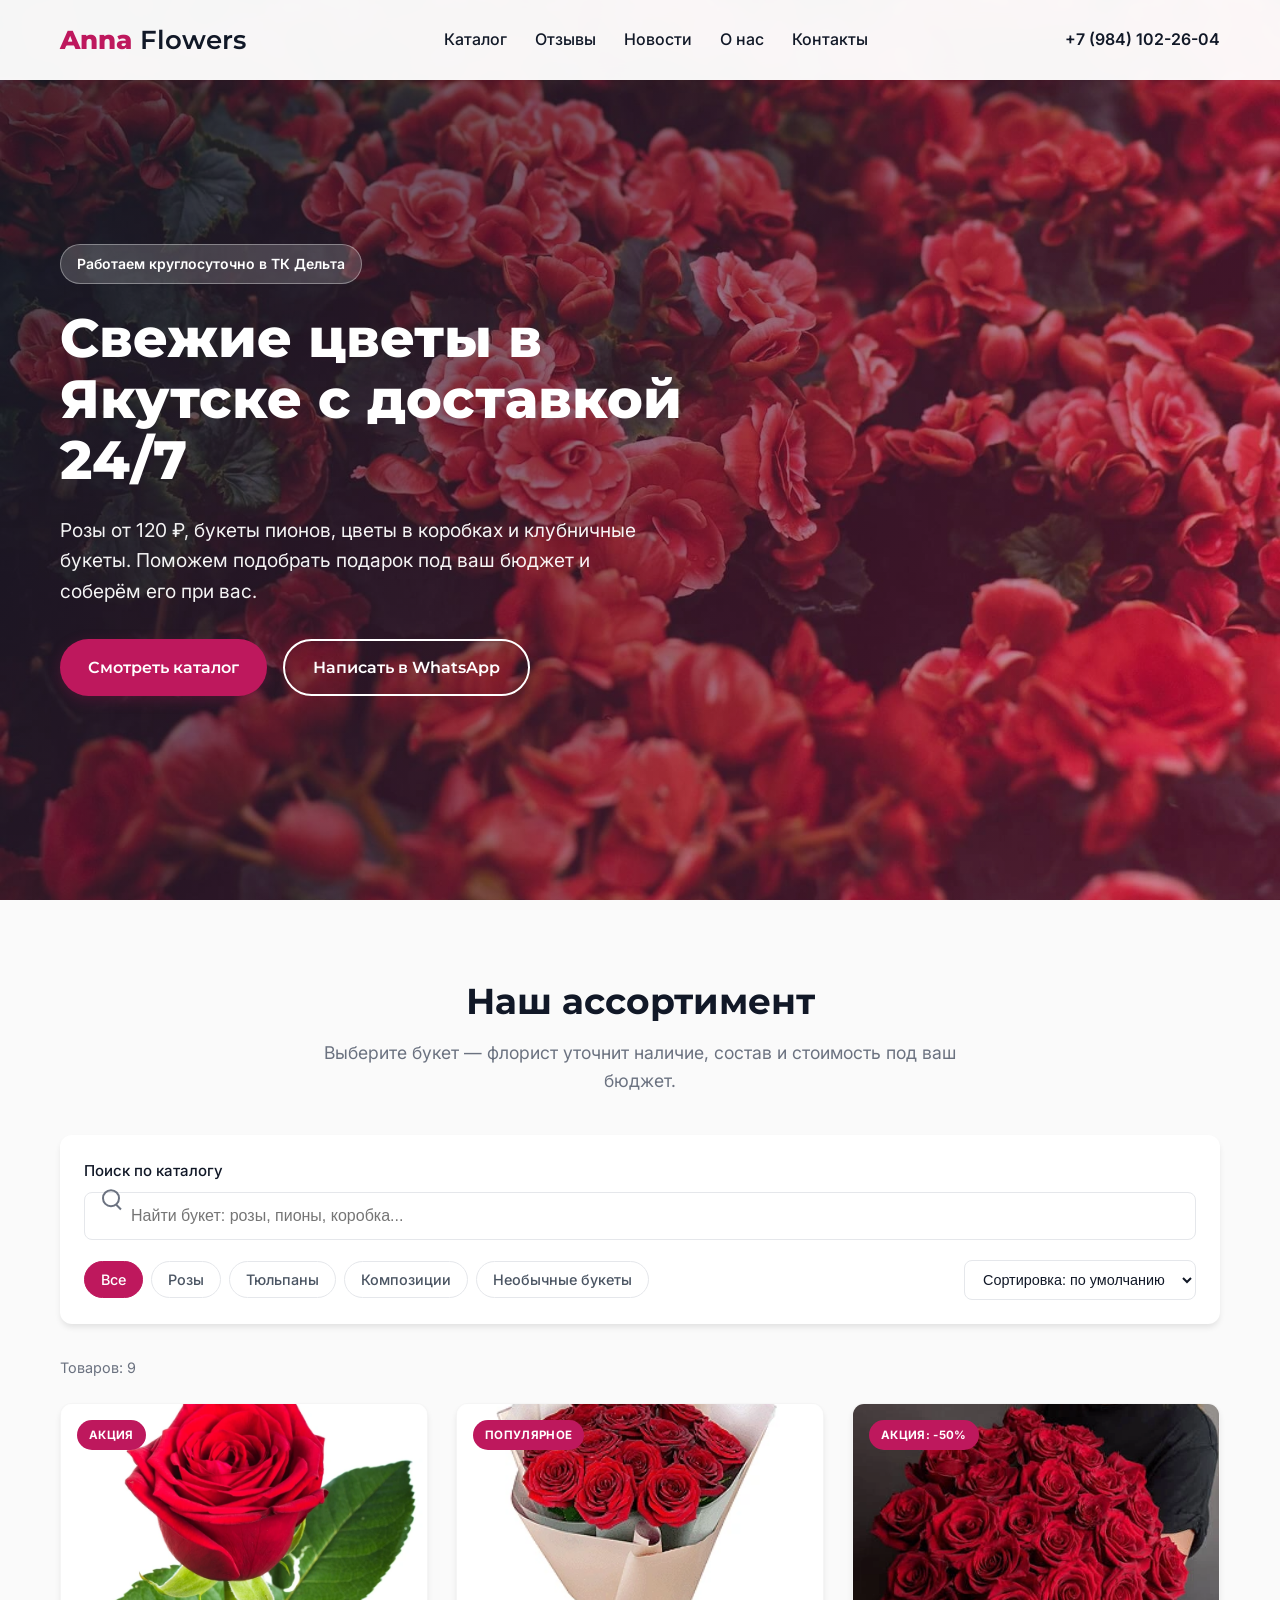
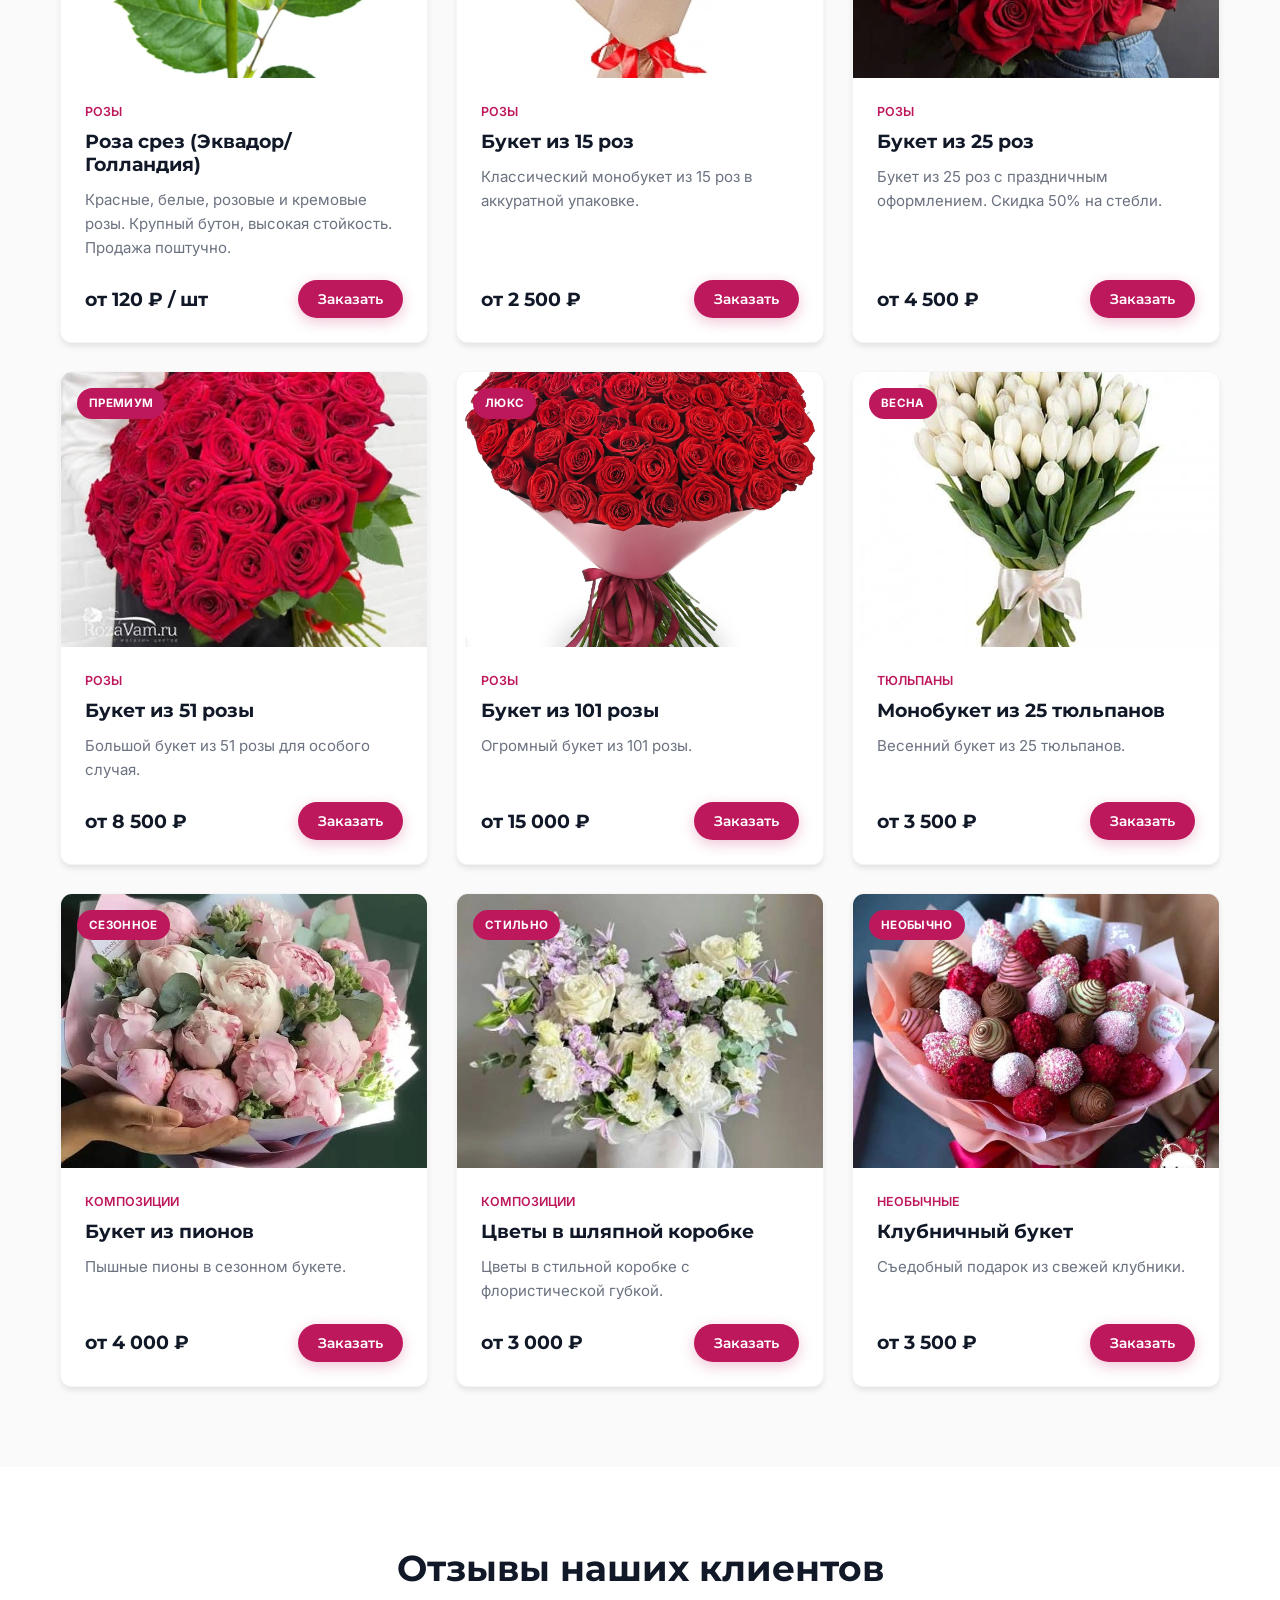
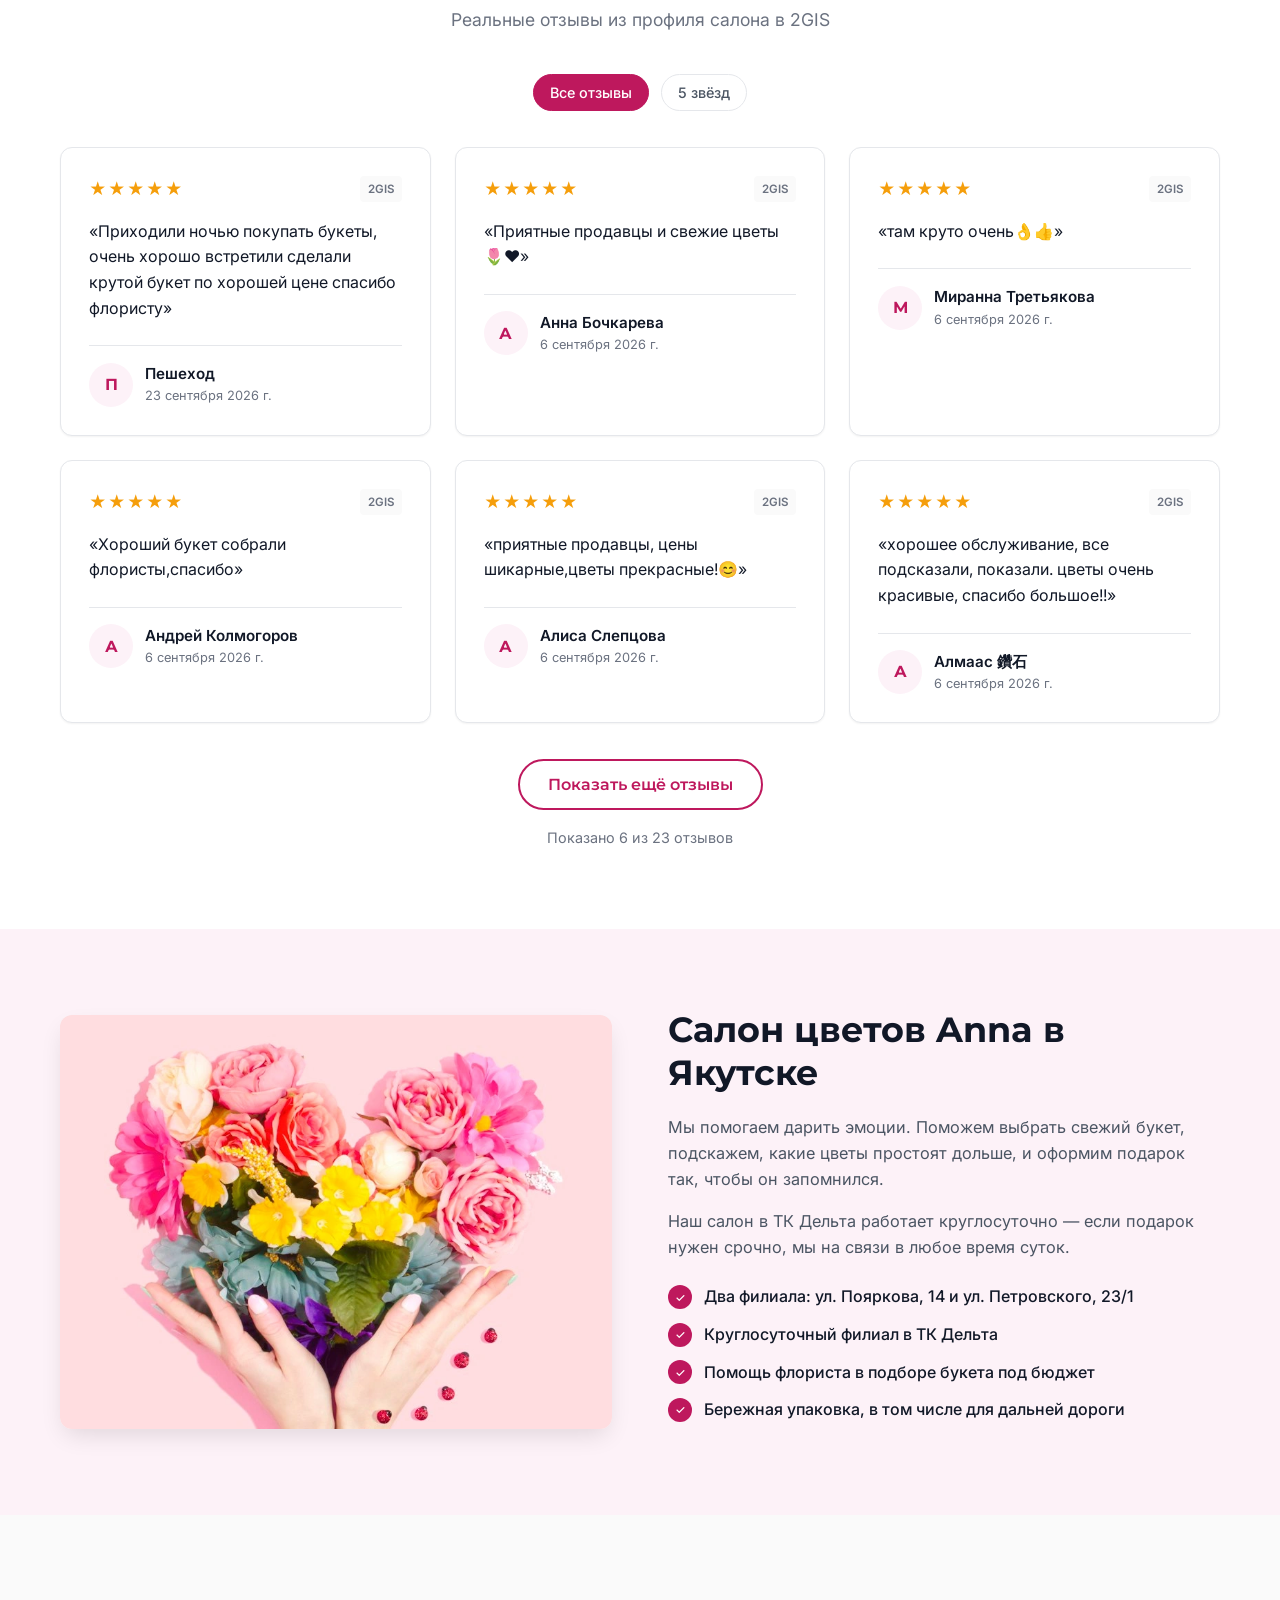
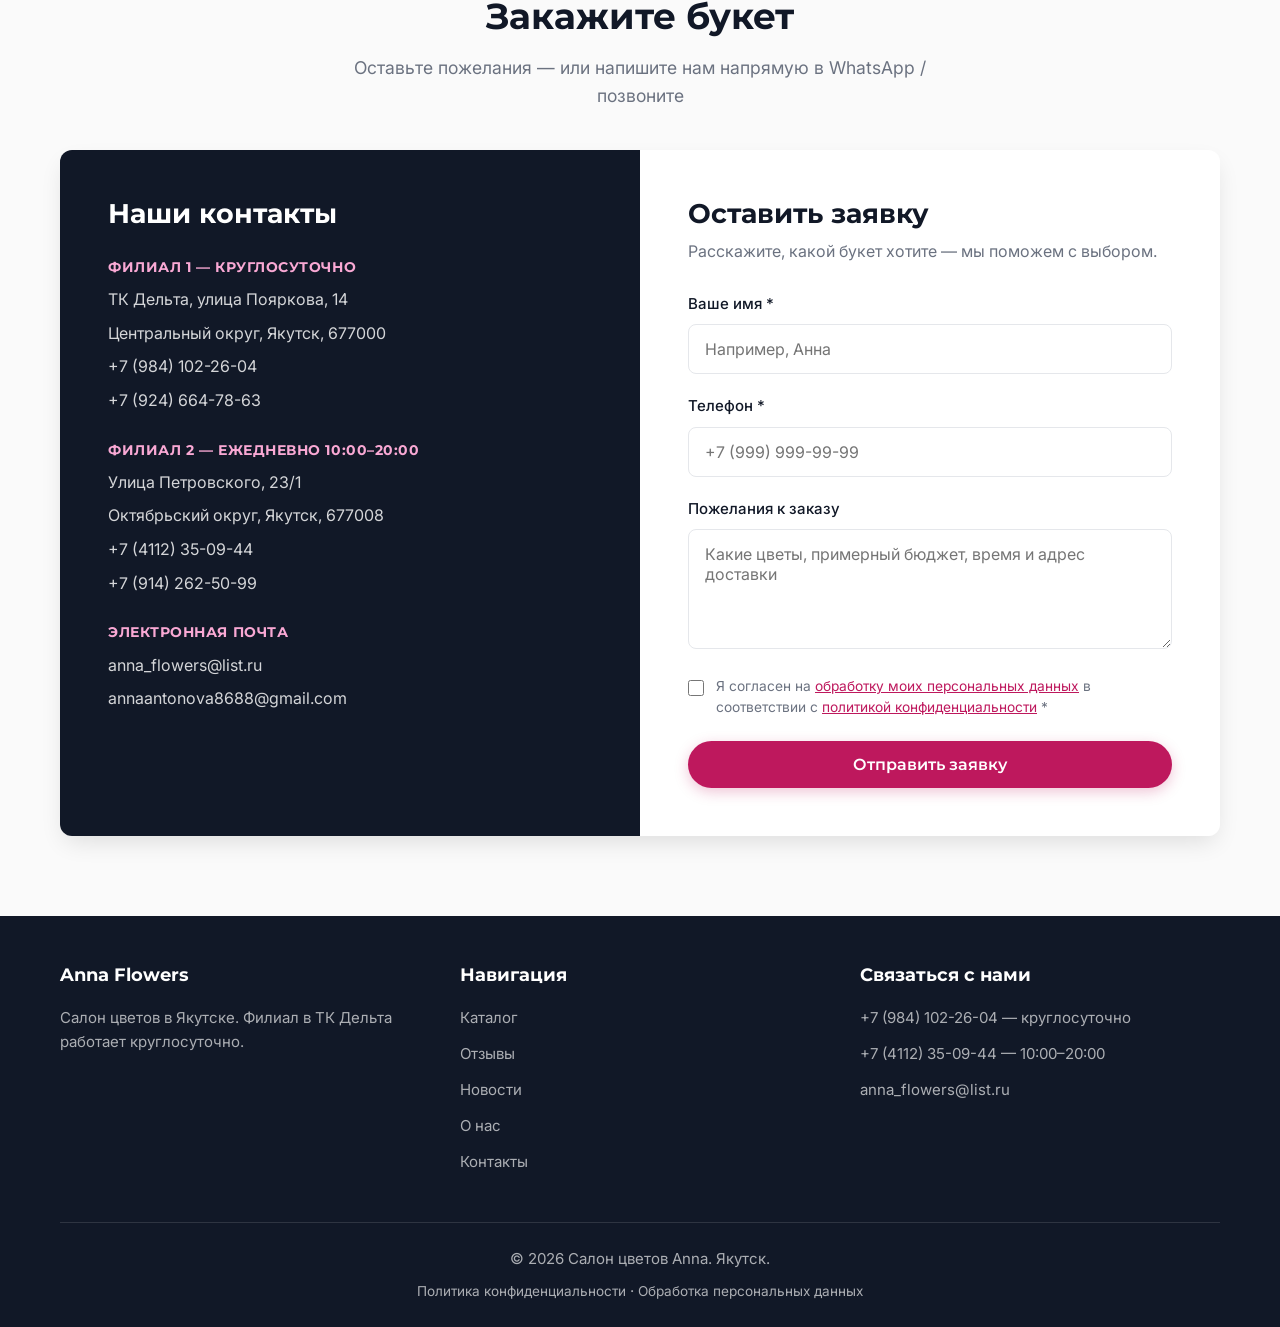
==== commit 4e06b506: "Published your App Replit-Commit-Author: Deployment Replit-Commit-Deployment-Build-Id: 10049d66-a66c" ====
--- a/index.html
+++ b/index.html
@@ -5,610 +5,156 @@
     <meta name="viewport" content="width=device-width, initial-scale=1.0">
     <meta name="description" content="Салон цветов Anna в Якутске. Розы от 120 ₽, букеты пионов, цветы в коробках, клубничные букеты. Круглосуточно в ТК Дельта.">
     <meta name="keywords" content="цветы Якутск, доставка цветов, букеты роз, салон цветов Anna, цветы круглосуточно">
-
     <meta property="og:title" content="Anna — Салон цветов в Якутске | Каталог и доставка 24/7">
     <meta property="og:description" content="Свежие розы, пионы, цветы в коробках и клубничные букеты. Филиал в ТК Дельта работает круглосуточно.">
     <meta property="og:type" content="website">
     <meta property="og:image" content="images/flowers/hero-bouquet.jpg">
-
     <title>Anna — Салон цветов в Якутске | Свежие букеты и доставка 24/7</title>
 
+    <!-- Preload критических ресурсов -->
+    <link rel="preload" as="image" href="images/flowers/hero-bouquet.webp" type="image/webp" fetchpriority="high">
+    <link rel="preload" as="image" href="images/flowers/hero-bouquet.jpg" fetchpriority="high">
     <link rel="preconnect" href="https://fonts.googleapis.com">
     <link rel="preconnect" href="https://fonts.gstatic.com" crossorigin>
-
-    <link href="https://fonts.googleapis.com/css2?family=Inter:wght@400;500;600&family=Montserrat:wght@600;700;800&display=swap" rel="stylesheet">
-
-    <link rel="preload" as="image" href="images/flowers/hero-bouquet.jpg">
+    <link rel="preload" as="style" href="https://fonts.googleapis.com/css2?family=Inter:wght@400;500;600&family=Montserrat:wght@600;700;800&display=swap">
+    <link rel="stylesheet" href="https://fonts.googleapis.com/css2?family=Inter:wght@400;500;600&family=Montserrat:wght@600;700;800&display=swap" media="print" onload="this.media='all'">
+    <noscript><link rel="stylesheet" href="https://fonts.googleapis.com/css2?family=Inter:wght@400;500;600&family=Montserrat:wght@600;700;800&display=swap"></noscript>
 
     <style>
-        :root {
-            --primary: #BE185D;
-            --primary-hover: #9D174D;
-            --primary-light: #FDF2F8;
-            --text-dark: #111827;
-            --text-body: #4B5563;
-            --text-light: #6B7280;
-            --white: #FFFFFF;
-            --bg-light: #FAFAFA;
-            --border: #E5E7EB;
-            --error: #DC2626;
-            --shadow-sm: 0 1px 2px rgba(0, 0, 0, 0.05);
-            --shadow-md: 0 4px 6px -1px rgba(0, 0, 0, 0.1);
-            --shadow-lg: 0 10px 25px -5px rgba(0, 0, 0, 0.12);
-            --radius: 12px;
-            --transition: all 0.3s cubic-bezier(0.4, 0, 0.2, 1);
-        }
-
-        * { margin: 0; padding: 0; box-sizing: border-box; }
-        html { scroll-behavior: smooth; }
-
-        body {
-            font-family: 'Inter', sans-serif;
-            color: var(--text-body);
-            line-height: 1.6;
-            background: var(--white);
-            overflow-x: hidden;
-        }
-
-        h1, h2, h3, h4 {
-            font-family: 'Montserrat', sans-serif;
-            color: var(--text-dark);
-            line-height: 1.2;
-        }
-
-        a { text-decoration: none; color: inherit; transition: var(--transition); }
-        img { max-width: 100%; height: auto; display: block; }
-        button { font-family: inherit; }
-
-        .container { width: 100%; max-width: 1200px; margin: 0 auto; padding: 0 20px; }
-
-        .btn {
-            display: inline-flex;
-            align-items: center;
-            justify-content: center;
-            gap: 8px;
-            padding: 14px 28px;
-            font-family: 'Montserrat', sans-serif;
-            font-weight: 600;
-            font-size: 1rem;
-            border: none;
-            border-radius: 50px;
-            cursor: pointer;
-            text-align: center;
-            transition: var(--transition);
-        }
-
-        .btn-primary {
-            background: var(--primary);
-            color: var(--white);
-            box-shadow: 0 4px 14px rgba(190, 24, 93, 0.25);
-        }
-
-        .btn-primary:hover {
-            background: var(--primary-hover);
-            transform: translateY(-2px);
-        }
-
-        .btn-outline {
-            background: transparent;
-            color: var(--white);
-            border: 2px solid var(--white);
-        }
-
-        .btn-outline:hover { background: var(--white); color: var(--primary); }
-
-        .btn-ghost { background: transparent; color: var(--primary); border: 2px solid var(--primary); }
-        .btn-ghost:hover { background: var(--primary); color: var(--white); }
-
-        .btn-sm { padding: 10px 20px; font-size: 0.9rem; }
-        .btn:disabled { opacity: 0.6; cursor: not-allowed; transform: none; }
-
-        .section { padding: 80px 0; }
-        .section-title { font-size: 2.25rem; font-weight: 700; text-align: center; margin-bottom: 16px; }
-        .section-subtitle {
-            text-align: center;
-            color: var(--text-light);
-            font-size: 1.1rem;
-            max-width: 640px;
-            margin: 0 auto 40px;
-        }
-
-        .header {
-            position: fixed;
-            top: 0; left: 0; right: 0;
-            z-index: 1000;
-            background: rgba(255, 255, 255, 0.96);
-            backdrop-filter: blur(10px);
-            box-shadow: var(--shadow-sm);
-            transition: var(--transition);
-        }
-
-        .header-inner { display: flex; align-items: center; justify-content: space-between; height: 80px; gap: 20px; }
-
-        .logo {
-            font-family: 'Montserrat', sans-serif;
-            font-size: 1.6rem;
-            font-weight: 800;
-            color: var(--primary);
-            white-space: nowrap;
-        }
-
-        .logo span { color: var(--text-dark); font-weight: 600; }
-
-        .nav { display: flex; align-items: center; gap: 28px; }
-        .nav-link { font-weight: 500; color: var(--text-dark); position: relative; }
-
-        .nav-link::after {
-            content: '';
-            position: absolute;
-            bottom: -5px; left: 0;
-            width: 0; height: 2px;
-            background: var(--primary);
-            transition: var(--transition);
-        }
-        .nav-link:hover::after { width: 100%; }
-
-        .header-phone { font-weight: 600; color: var(--text-dark); white-space: nowrap; }
-        .header-phone:hover { color: var(--primary); }
-
-        .mobile-menu-btn {
-            display: none;
-            background: none;
-            border: none;
-            padding: 10px;
-            cursor: pointer;
-        }
-
-        .mobile-menu-btn span {
-            display: block;
-            width: 24px; height: 2px;
-            margin: 6px 0;
-            background: var(--text-dark);
-            transition: var(--transition);
-        }
-
-        .hero {
-            position: relative;
-            min-height: 100vh;
-            display: flex;
-            align-items: center;
-            padding: 120px 0 80px;
-            color: var(--white);
-            overflow: hidden;
-            background: #3b2230;
-        }
-
-        .hero-image {
-            position: absolute;
-            inset: 0;
-            width: 100%; height: 100%;
-            object-fit: cover;
-            z-index: 0;
-        }
-
-        .hero-overlay {
-            position: absolute;
-            inset: 0;
-            background: linear-gradient(120deg, rgba(17, 24, 39, 0.78) 0%, rgba(190, 24, 93, 0.35) 100%);
-            z-index: 1;
-        }
-
-        .hero .container { position: relative; z-index: 2; }
-        .hero-content { max-width: 720px; animation: fadeInUp 0.8s ease-out; }
-
-        .hero-badge {
-            display: inline-block;
-            padding: 8px 16px;
-            margin-bottom: 24px;
-            font-size: 0.875rem;
-            font-weight: 600;
-            background: rgba(255, 255, 255, 0.18);
-            border: 1px solid rgba(255, 255, 255, 0.35);
-            border-radius: 50px;
-        }
-
-        .hero h1 { font-size: 3.4rem; font-weight: 800; color: var(--white); margin-bottom: 24px; line-height: 1.12; }
-        .hero p { font-size: 1.2rem; margin-bottom: 32px; max-width: 600px; opacity: 0.95; }
-        .hero-buttons { display: flex; gap: 16px; flex-wrap: wrap; }
-
-        .catalog-controls {
-            display: flex;
-            flex-direction: column;
-            gap: 20px;
-            padding: 24px;
-            margin-bottom: 32px;
-            background: var(--white);
-            border-radius: var(--radius);
-            box-shadow: var(--shadow-md);
-        }
-
-        .catalog-search { position: relative; width: 100%; }
-
-        .catalog-search input {
-            width: 100%;
-            padding: 14px 16px 14px 46px;
-            font-size: 1rem;
-            border: 1px solid var(--border);
-            border-radius: 8px;
-            transition: var(--transition);
-        }
-
-        .catalog-search input:focus {
-            outline: none;
-            border-color: var(--primary);
-            box-shadow: 0 0 0 3px rgba(190, 24, 93, 0.1);
-        }
-
-        .catalog-search::before {
-            content: '';
-            position: absolute;
-            left: 18px; top: 50%;
-            width: 14px; height: 14px;
-            transform: translateY(-60%);
-            border: 2px solid var(--text-light);
-            border-radius: 50%;
-        }
-
-        .catalog-search::after {
-            content: '';
-            position: absolute;
-            left: 31px; top: 58%;
-            width: 7px; height: 2px;
-            background: var(--text-light);
-            transform: rotate(45deg);
-        }
-
-        .catalog-filters { display: flex; flex-wrap: wrap; gap: 16px; align-items: center; justify-content: space-between; }
-        .filter-group { display: flex; flex-wrap: wrap; gap: 8px; }
-
-        .filter-btn {
-            padding: 9px 16px;
-            font-size: 0.9rem;
-            font-weight: 500;
-            color: var(--text-body);
-            background: var(--white);
-            border: 1px solid var(--border);
-            border-radius: 50px;
-            cursor: pointer;
-            transition: var(--transition);
-        }
-
-        .filter-btn:hover { border-color: var(--primary); color: var(--primary); }
-        .filter-btn.active { background: var(--primary); border-color: var(--primary); color: var(--white); }
-
-        .sort-select {
-            padding: 10px 14px;
-            font-size: 0.9rem;
-            color: var(--text-dark);
-            background: var(--white);
-            border: 1px solid var(--border);
-            border-radius: 8px;
-            cursor: pointer;
-        }
-
-        .catalog-counter { margin-bottom: 24px; font-size: 0.9rem; color: var(--text-light); }
-
-        .catalog-grid {
-            display: grid;
-            grid-template-columns: repeat(auto-fill, minmax(280px, 1fr));
-            gap: 28px;
-        }
-
-        .product-card {
-            display: flex;
-            flex-direction: column;
-            background: var(--white);
-            border: 1px solid rgba(0, 0, 0, 0.04);
-            border-radius: var(--radius);
-            overflow: hidden;
-            box-shadow: var(--shadow-md);
-            transition: var(--transition);
-        }
-
-        .product-card:hover { transform: translateY(-6px); box-shadow: var(--shadow-lg); }
-
-        .product-image-wrapper {
-            position: relative;
-            aspect-ratio: 4 / 3;
-            overflow: hidden;
-            background: var(--bg-light);
-        }
-
-        .product-image { 
-            width: 100%; 
-            height: 100%; 
-            object-fit: cover; 
-            transition: transform 0.5s ease;
-        }
-
-        .product-card:hover .product-image { transform: scale(1.04); }
-
-        .product-badge {
-            position: absolute;
-            top: 16px; left: 16px;
-            z-index: 2;
-            padding: 6px 12px;
-            font-size: 0.72rem;
-            font-weight: 700;
-            text-transform: uppercase;
-            letter-spacing: 0.03em;
-            color: var(--white);
-            background: var(--primary);
-            border-radius: 50px;
-        }
-
-        .product-image-fallback {
-            position: absolute;
-            inset: 0;
-            display: flex;
-            flex-direction: column;
-            align-items: center;
-            justify-content: center;
-            gap: 12px;
-            padding: 20px;
-            text-align: center;
-            background: linear-gradient(135deg, #fdf2f8 0%, #fce7f3 100%);
-            color: var(--text-light);
-        }
-
-        .product-image-fallback svg {
-            width: 64px;
-            height: 64px;
-            opacity: 0.4;
-        }
-
-        .product-image-fallback strong { 
-            color: var(--text-dark); 
-            font-size: 1rem;
-            margin-top: 8px;
-        }
-
-        .product-image-fallback span { 
-            font-size: 0.85rem;
-            max-width: 200px;
-        }
-
-        [hidden] { display: none !important; }
-
-        .product-info { display: flex; flex-direction: column; flex: 1; padding: 24px; }
-        .product-category { margin-bottom: 8px; font-size: 0.78rem; font-weight: 600; text-transform: uppercase; color: var(--primary); }
-        .product-info h3 { font-size: 1.2rem; margin-bottom: 12px; }
-        .product-info p { flex: 1; margin-bottom: 20px; font-size: 0.94rem; color: var(--text-light); }
-
-        .product-footer { display: flex; align-items: center; justify-content: space-between; gap: 12px; margin-top: auto; }
-        .product-price { font-family: 'Montserrat', sans-serif; font-size: 1.2rem; font-weight: 700; color: var(--text-dark); }
-
-        .empty-state { grid-column: 1 / -1; padding: 60px 20px; text-align: center; color: var(--text-light); }
-
-        .reviews-controls { display: flex; justify-content: center; flex-wrap: wrap; gap: 12px; margin-bottom: 36px; }
-        .reviews-grid { display: grid; grid-template-columns: repeat(auto-fill, minmax(320px, 1fr)); gap: 24px; }
-
-        .review-card {
-            display: flex;
-            flex-direction: column;
-            height: 100%;
-            padding: 28px;
-            background: var(--white);
-            border: 1px solid var(--border);
-            border-radius: var(--radius);
-            box-shadow: var(--shadow-sm);
-            transition: var(--transition);
-        }
-
-        .review-card:hover { transform: translateY(-4px); box-shadow: var(--shadow-md); }
-        .review-header { display: flex; align-items: flex-start; justify-content: space-between; gap: 12px; margin-bottom: 16px; }
-        .review-stars { color: #F59E0B; font-size: 1.05rem; letter-spacing: 2px; }
-        .review-source { padding: 4px 8px; font-size: 0.72rem; font-weight: 600; color: var(--text-light); background: var(--bg-light); border-radius: 4px; }
-        .review-text { flex: 1; margin-bottom: 24px; color: var(--text-dark); font-size: 1rem; overflow-wrap: anywhere; }
-
-        .review-author { display: flex; align-items: center; gap: 12px; padding-top: 16px; border-top: 1px solid var(--border); }
-
-        .review-avatar {
-            flex-shrink: 0;
-            display: flex;
-            align-items: center;
-            justify-content: center;
-            width: 44px; height: 44px;
-            font-family: 'Montserrat', sans-serif;
-            font-weight: 700;
-            color: var(--primary);
-            background: var(--primary-light);
-            border-radius: 50%;
-        }
-
-        .review-name { font-weight: 600; color: var(--text-dark); font-size: 0.95rem; }
-        .review-date { font-size: 0.8rem; color: var(--text-light); }
-        .reviews-load-more { margin-top: 36px; text-align: center; }
-        .reviews-counter { margin-top: 16px; text-align: center; font-size: 0.9rem; color: var(--text-light); }
-
-        .about { background: var(--primary-light); }
-        .about-content { display: grid; grid-template-columns: 1fr 1fr; gap: 56px; align-items: center; }
-
-        .about-image { 
-            aspect-ratio: 4 / 3; 
-            overflow: hidden; 
-            border-radius: var(--radius); 
-            box-shadow: var(--shadow-lg);
-            background: var(--bg-light);
-        }
-
-        .about-image img { 
-            width: 100%; 
-            height: 100%; 
-            object-fit: cover;
-        }
-
-        .about-text h2 { font-size: 2.2rem; margin-bottom: 20px; }
-        .about-text p { margin-bottom: 16px; font-size: 1.02rem; }
-
-        .about-features { list-style: none; margin-top: 24px; }
-        .about-features li { display: flex; align-items: center; gap: 12px; margin-bottom: 12px; font-weight: 500; color: var(--text-dark); }
-
-        .about-features li::before {
-            content: '✓';
-            flex-shrink: 0;
-            display: flex;
-            align-items: center;
-            justify-content: center;
-            width: 24px; height: 24px;
-            font-size: 0.75rem;
-            color: var(--white);
-            background: var(--primary);
-            border-radius: 50%;
-        }
-
-        .contact { background: var(--bg-light); }
-
-        .contact-wrapper {
-            display: grid;
-            grid-template-columns: 1fr 1fr;
-            overflow: hidden;
-            border-radius: var(--radius);
-            box-shadow: var(--shadow-lg);
-        }
-
-        .contact-info { padding: 48px; background: var(--text-dark); color: var(--white); }
-        .contact-info h3 { margin-bottom: 28px; font-size: 1.7rem; color: var(--white); }
-        .contact-block { margin-bottom: 28px; }
-
-        .contact-block h4 {
-            margin-bottom: 12px;
-            font-size: 0.85rem;
-            font-weight: 700;
-            text-transform: uppercase;
-            letter-spacing: 0.04em;
-            color: #F9A8D4;
-        }
-
-        .contact-block p, .contact-block a { display: block; margin-bottom: 8px; color: rgba(255, 255, 255, 0.82); }
-        .contact-block a:hover { color: var(--white); text-decoration: underline; }
-
-        .contact-form-wrapper { padding: 48px; background: var(--white); }
-        .contact-form-wrapper h3 { margin-bottom: 8px; font-size: 1.7rem; }
-        .contact-form-wrapper > p { margin-bottom: 28px; color: var(--text-light); }
-
-        .form-group { margin-bottom: 20px; }
-        .form-label { display: block; margin-bottom: 8px; font-size: 0.94rem; font-weight: 500; color: var(--text-dark); }
-
-        .form-input, .form-textarea {
-            width: 100%;
-            padding: 14px 16px;
-            font-family: 'Inter', sans-serif;
-            font-size: 1rem;
-            background: var(--white);
-            border: 1px solid var(--border);
-            border-radius: 8px;
-            transition: var(--transition);
-        }
-
-        .form-input:focus, .form-textarea:focus {
-            outline: none;
-            border-color: var(--primary);
-            box-shadow: 0 0 0 3px rgba(190, 24, 93, 0.1);
-        }
-
-        .form-input[aria-invalid="true"] { border-color: var(--error); }
-        .form-textarea { min-height: 120px; resize: vertical; }
-
-        .form-checkbox { display: flex; align-items: flex-start; gap: 12px; margin-bottom: 8px; font-size: 0.86rem; color: var(--text-light); }
-        .form-checkbox input { flex-shrink: 0; width: 16px; height: 16px; margin-top: 4px; accent-color: var(--primary); }
-
-        .form-error { display: none; margin-top: 6px; font-size: 0.85rem; color: var(--error); }
-
-        .consent-text {
-            font-size: 0.86rem;
-            color: var(--text-light);
-            line-height: 1.5;
-        }
-
-        .consent-text a {
-            color: var(--primary);
-            text-decoration: underline;
-        }
-
-        .consent-text a:hover {
-            color: var(--primary-hover);
-        }
-
-        .footer { padding: 48px 0 24px; font-size: 0.94rem; color: rgba(255, 255, 255, 0.65); background: var(--text-dark); }
-        .footer-grid { display: grid; grid-template-columns: repeat(auto-fit, minmax(200px, 1fr)); gap: 40px; margin-bottom: 36px; }
-        .footer h4 { margin-bottom: 20px; font-size: 1.1rem; color: var(--white); }
-        .footer-links { list-style: none; }
-        .footer-links li { margin-bottom: 12px; }
-        .footer-links a:hover { color: var(--white); }
-        .footer-bottom { padding-top: 24px; text-align: center; border-top: 1px solid rgba(255, 255, 255, 0.12); }
-
-        @keyframes fadeInUp {
-            from { opacity: 0; transform: translateY(24px); }
-            to { opacity: 1; transform: translateY(0); }
-        }
-
-        @media (prefers-reduced-motion: reduce) {
-            html { scroll-behavior: auto; }
-            *, *::before, *::after {
-                animation-duration: 0.01ms !important;
-                transition-duration: 0.01ms !important;
-            }
-        }
-
-        @media (max-width: 968px) {
-            .hero h1 { font-size: 2.6rem; }
-            .about-content, .contact-wrapper { grid-template-columns: 1fr; }
-            .contact-info, .contact-form-wrapper { padding: 36px 28px; }
-        }
-
-        @media (max-width: 768px) {
-            .header-phone { display: none; }
-            .mobile-menu-btn { display: block; }
-
-            .nav {
-                position: fixed;
-                top: 80px; left: 0; right: 0;
-                z-index: 999;
-                flex-direction: column;
-                align-items: flex-start;
-                gap: 22px;
-                padding: 28px 24px;
-                background: var(--white);
-                box-shadow: var(--shadow-lg);
-                transform: translateY(-160%);
-                transition: var(--transition);
-            }
-
-            .nav.active { transform: translateY(0); }
-
-            .mobile-menu-btn.active span:nth-child(1) { transform: rotate(45deg) translate(6px, 6px); }
-            .mobile-menu-btn.active span:nth-child(2) { opacity: 0; }
-            .mobile-menu-btn.active span:nth-child(3) { transform: rotate(-45deg) translate(6px, -6px); }
-
-            .section { padding: 60px 0; }
-            .section-title { font-size: 1.85rem; }
-            .hero { padding: 110px 0 60px; }
-            .hero h1 { font-size: 2.1rem; }
-            .hero p { font-size: 1.05rem; }
-            .catalog-controls { padding: 20px; }
-            .catalog-filters { flex-direction: column; align-items: stretch; }
-            .sort-select { width: 100%; }
-        }
-
-        @media (max-width: 480px) {
-            .hero-buttons { flex-direction: column; }
-            .hero-buttons .btn { width: 100%; }
-            .catalog-grid { grid-template-columns: 1fr; }
-            .reviews-grid { grid-template-columns: 1fr; }
-            .product-footer { flex-direction: column; align-items: stretch; }
-            .product-footer .btn { width: 100%; }
-            .contact-info, .contact-form-wrapper { padding: 28px 20px; }
-        }
+        :root{--primary:#BE185D;--primary-hover:#9D174D;--primary-light:#FDF2F8;--text-dark:#111827;--text-body:#4B5563;--text-light:#6B7280;--white:#FFFFFF;--bg-light:#FAFAFA;--border:#E5E7EB;--error:#DC2626;--shadow-sm:0 1px 2px rgba(0,0,0,.05);--shadow-md:0 4px 6px -1px rgba(0,0,0,.1);--shadow-lg:0 10px 25px -5px rgba(0,0,0,.12);--radius:12px;--transition:all .3s cubic-bezier(.4,0,.2,1)}
+        *{margin:0;padding:0;box-sizing:border-box}
+        html{scroll-behavior:smooth}
+        body{font-family:'Inter',sans-serif;color:var(--text-body);line-height:1.6;background:var(--white);overflow-x:hidden}
+        h1,h2,h3,h4{font-family:'Montserrat',sans-serif;color:var(--text-dark);line-height:1.2}
+        a{text-decoration:none;color:inherit;transition:var(--transition)}
+        img{max-width:100%;height:auto;display:block}
+        button{font-family:inherit}
+        .container{width:100%;max-width:1200px;margin:0 auto;padding:0 20px}
+        .btn{display:inline-flex;align-items:center;justify-content:center;gap:8px;padding:14px 28px;font-family:'Montserrat',sans-serif;font-weight:600;font-size:1rem;border:none;border-radius:50px;cursor:pointer;text-align:center;transition:var(--transition)}
+        .btn-primary{background:var(--primary);color:var(--white);box-shadow:0 4px 14px rgba(190,24,93,.25)}
+        .btn-primary:hover{background:var(--primary-hover);transform:translateY(-2px)}
+        .btn-outline{background:transparent;color:var(--white);border:2px solid var(--white)}
+        .btn-outline:hover{background:var(--white);color:var(--primary)}
+        .btn-ghost{background:transparent;color:var(--primary);border:2px solid var(--primary)}
+        .btn-ghost:hover{background:var(--primary);color:var(--white)}
+        .btn-sm{padding:10px 20px;font-size:.9rem}
+        .btn:disabled{opacity:.6;cursor:not-allowed;transform:none}
+        .section{padding:80px 0}
+        .section-title{font-size:2.25rem;font-weight:700;text-align:center;margin-bottom:16px}
+        .section-subtitle{text-align:center;color:var(--text-light);font-size:1.1rem;max-width:640px;margin:0 auto 40px}
+        .header{position:fixed;top:0;left:0;right:0;z-index:1000;background:rgba(255,255,255,.96);backdrop-filter:blur(10px);box-shadow:var(--shadow-sm);transition:var(--transition)}
+        .header-inner{display:flex;align-items:center;justify-content:space-between;height:80px;gap:20px}
+        .logo{font-family:'Montserrat',sans-serif;font-size:1.6rem;font-weight:800;color:var(--primary);white-space:nowrap}
+        .logo span{color:var(--text-dark);font-weight:600}
+        .nav{display:flex;align-items:center;gap:28px}
+        .nav-link{font-weight:500;color:var(--text-dark);position:relative}
+        .nav-link::after{content:'';position:absolute;bottom:-5px;left:0;width:0;height:2px;background:var(--primary);transition:var(--transition)}
+        .nav-link:hover::after{width:100%}
+        .header-phone{font-weight:600;color:var(--text-dark);white-space:nowrap}
+        .header-phone:hover{color:var(--primary)}
+        .mobile-menu-btn{display:none;background:none;border:none;padding:10px;cursor:pointer}
+        .mobile-menu-btn span{display:block;width:24px;height:2px;margin:6px 0;background:var(--text-dark);transition:var(--transition)}
+        .hero{position:relative;min-height:100vh;display:flex;align-items:center;padding:120px 0 80px;color:var(--white);overflow:hidden;background:#3b2230}
+        .hero-image{position:absolute;inset:0;width:100%;height:100%;object-fit:cover;z-index:0}
+        .hero-overlay{position:absolute;inset:0;background:linear-gradient(120deg,rgba(17,24,39,.78) 0%,rgba(190,24,93,.35) 100%);z-index:1}
+        .hero .container{position:relative;z-index:2}
+        .hero-content{max-width:720px;animation:fadeInUp .8s ease-out}
+        .hero-badge{display:inline-block;padding:8px 16px;margin-bottom:24px;font-size:.875rem;font-weight:600;background:rgba(255,255,255,.18);border:1px solid rgba(255,255,255,.35);border-radius:50px}
+        .hero h1{font-size:3.4rem;font-weight:800;color:var(--white);margin-bottom:24px;line-height:1.12}
+        .hero p{font-size:1.2rem;margin-bottom:32px;max-width:600px;opacity:.95}
+        .hero-buttons{display:flex;gap:16px;flex-wrap:wrap}
+        .catalog-controls{display:flex;flex-direction:column;gap:20px;padding:24px;margin-bottom:32px;background:var(--white);border-radius:var(--radius);box-shadow:var(--shadow-md)}
+        .catalog-search{position:relative;width:100%}
+        .catalog-search input{width:100%;padding:14px 16px 14px 46px;font-size:1rem;border:1px solid var(--border);border-radius:8px;transition:var(--transition)}
+        .catalog-search input:focus{outline:none;border-color:var(--primary);box-shadow:0 0 0 3px rgba(190,24,93,.1)}
+        .catalog-search::before{content:'';position:absolute;left:18px;top:50%;width:14px;height:14px;transform:translateY(-60%);border:2px solid var(--text-light);border-radius:50%}
+        .catalog-search::after{content:'';position:absolute;left:31px;top:58%;width:7px;height:2px;background:var(--text-light);transform:rotate(45deg)}
+        .catalog-filters{display:flex;flex-wrap:wrap;gap:16px;align-items:center;justify-content:space-between}
+        .filter-group{display:flex;flex-wrap:wrap;gap:8px}
+        .filter-btn{padding:9px 16px;font-size:.9rem;font-weight:500;color:var(--text-body);background:var(--white);border:1px solid var(--border);border-radius:50px;cursor:pointer;transition:var(--transition)}
+        .filter-btn:hover{border-color:var(--primary);color:var(--primary)}
+        .filter-btn.active{background:var(--primary);border-color:var(--primary);color:var(--white)}
+        .sort-select{padding:10px 14px;font-size:.9rem;color:var(--text-dark);background:var(--white);border:1px solid var(--border);border-radius:8px;cursor:pointer}
+        .catalog-counter{margin-bottom:24px;font-size:.9rem;color:var(--text-light)}
+        .catalog-grid{display:grid;grid-template-columns:repeat(auto-fill,minmax(280px,1fr));gap:28px}
+        .product-card{display:flex;flex-direction:column;background:var(--white);border:1px solid rgba(0,0,0,.04);border-radius:var(--radius);overflow:hidden;box-shadow:var(--shadow-md);transition:var(--transition)}
+        .product-card:hover{transform:translateY(-6px);box-shadow:var(--shadow-lg)}
+        .product-image-wrapper{position:relative;aspect-ratio:4/3;overflow:hidden;background:var(--bg-light)}
+        .product-image{width:100%;height:100%;object-fit:cover;transition:transform .5s ease}
+        .product-card:hover .product-image{transform:scale(1.04)}
+        .product-badge{position:absolute;top:16px;left:16px;z-index:2;padding:6px 12px;font-size:.72rem;font-weight:700;text-transform:uppercase;letter-spacing:.03em;color:var(--white);background:var(--primary);border-radius:50px}
+        .product-info{display:flex;flex-direction:column;flex:1;padding:24px}
+        .product-category{margin-bottom:8px;font-size:.78rem;font-weight:600;text-transform:uppercase;color:var(--primary)}
+        .product-info h3{font-size:1.2rem;margin-bottom:12px}
+        .product-info p{flex:1;margin-bottom:20px;font-size:.94rem;color:var(--text-light)}
+        .product-footer{display:flex;align-items:center;justify-content:space-between;gap:12px;margin-top:auto}
+        .product-price{font-family:'Montserrat',sans-serif;font-size:1.2rem;font-weight:700;color:var(--text-dark)}
+        .empty-state{grid-column:1/-1;padding:60px 20px;text-align:center;color:var(--text-light)}
+        .reviews-controls{display:flex;justify-content:center;flex-wrap:wrap;gap:12px;margin-bottom:36px}
+        .reviews-grid{display:grid;grid-template-columns:repeat(auto-fill,minmax(320px,1fr));gap:24px}
+        .review-card{display:flex;flex-direction:column;height:100%;padding:28px;background:var(--white);border:1px solid var(--border);border-radius:var(--radius);box-shadow:var(--shadow-sm);transition:var(--transition)}
+        .review-card:hover{transform:translateY(-4px);box-shadow:var(--shadow-md)}
+        .review-header{display:flex;align-items:flex-start;justify-content:space-between;gap:12px;margin-bottom:16px}
+        .review-stars{color:#F59E0B;font-size:1.05rem;letter-spacing:2px}
+        .review-source{padding:4px 8px;font-size:.72rem;font-weight:600;color:var(--text-light);background:var(--bg-light);border-radius:4px}
+        .review-text{flex:1;margin-bottom:24px;color:var(--text-dark);font-size:1rem;overflow-wrap:anywhere}
+        .review-author{display:flex;align-items:center;gap:12px;padding-top:16px;border-top:1px solid var(--border)}
+        .review-avatar{flex-shrink:0;display:flex;align-items:center;justify-content:center;width:44px;height:44px;font-family:'Montserrat',sans-serif;font-weight:700;color:var(--primary);background:var(--primary-light);border-radius:50%}
+        .review-name{font-weight:600;color:var(--text-dark);font-size:.95rem}
+        .review-date{font-size:.8rem;color:var(--text-light)}
+        .reviews-load-more{margin-top:36px;text-align:center}
+        .reviews-counter{margin-top:16px;text-align:center;font-size:.9rem;color:var(--text-light)}
+        .about{background:var(--primary-light)}
+        .about-content{display:grid;grid-template-columns:1fr 1fr;gap:56px;align-items:center}
+        .about-image{aspect-ratio:4/3;overflow:hidden;border-radius:var(--radius);box-shadow:var(--shadow-lg);background:var(--bg-light)}
+        .about-image img{width:100%;height:100%;object-fit:cover}
+        .about-text h2{font-size:2.2rem;margin-bottom:20px}
+        .about-text p{margin-bottom:16px;font-size:1.02rem}
+        .about-features{list-style:none;margin-top:24px}
+        .about-features li{display:flex;align-items:center;gap:12px;margin-bottom:12px;font-weight:500;color:var(--text-dark)}
+        .about-features li::before{content:'✓';flex-shrink:0;display:flex;align-items:center;justify-content:center;width:24px;height:24px;font-size:.75rem;color:var(--white);background:var(--primary);border-radius:50%}
+        .contact{background:var(--bg-light)}
+        .contact-wrapper{display:grid;grid-template-columns:1fr 1fr;overflow:hidden;border-radius:var(--radius);box-shadow:var(--shadow-lg)}
+        .contact-info{padding:48px;background:var(--text-dark);color:var(--white)}
+        .contact-info h3{margin-bottom:28px;font-size:1.7rem;color:var(--white)}
+        .contact-block{margin-bottom:28px}
+        .contact-block h4{margin-bottom:12px;font-size:.85rem;font-weight:700;text-transform:uppercase;letter-spacing:.04em;color:#F9A8D4}
+        .contact-block p,.contact-block a{display:block;margin-bottom:8px;color:rgba(255,255,255,.82)}
+        .contact-block a:hover{color:var(--white);text-decoration:underline}
+        .contact-form-wrapper{padding:48px;background:var(--white)}
+        .contact-form-wrapper h3{margin-bottom:8px;font-size:1.7rem}
+        .contact-form-wrapper>p{margin-bottom:28px;color:var(--text-light)}
+        .form-group{margin-bottom:20px}
+        .form-label{display:block;margin-bottom:8px;font-size:.94rem;font-weight:500;color:var(--text-dark)}
+        .form-input,.form-textarea{width:100%;padding:14px 16px;font-family:'Inter',sans-serif;font-size:1rem;background:var(--white);border:1px solid var(--border);border-radius:8px;transition:var(--transition)}
+        .form-input:focus,.form-textarea:focus{outline:none;border-color:var(--primary);box-shadow:0 0 0 3px rgba(190,24,93,.1)}
+        .form-input[aria-invalid="true"]{border-color:var(--error)}
+        .form-textarea{min-height:120px;resize:vertical}
+        .form-checkbox{display:flex;align-items:flex-start;gap:12px;margin-bottom:8px;font-size:.86rem;color:var(--text-light)}
+        .form-checkbox input{flex-shrink:0;width:16px;height:16px;margin-top:4px;accent-color:var(--primary)}
+        .form-error{display:none;margin-top:6px;font-size:.85rem;color:var(--error)}
+        .consent-text{font-size:.86rem;color:var(--text-light);line-height:1.5}
+        .consent-text a{color:var(--primary);text-decoration:underline}
+        .consent-text a:hover{color:var(--primary-hover)}
+        .footer{padding:48px 0 24px;font-size:.94rem;color:rgba(255,255,255,.65);background:var(--text-dark)}
+        .footer-grid{display:grid;grid-template-columns:repeat(auto-fit,minmax(200px,1fr));gap:40px;margin-bottom:36px}
+        .footer h4{margin-bottom:20px;font-size:1.1rem;color:var(--white)}
+        .footer-links{list-style:none}
+        .footer-links li{margin-bottom:12px}
+        .footer-links a:hover{color:var(--white)}
+        .footer-bottom{padding-top:24px;text-align:center;border-top:1px solid rgba(255,255,255,.12)}
+        @keyframes fadeInUp{from{opacity:0;transform:translateY(24px)}to{opacity:1;transform:translateY(0)}}
+        @media(prefers-reduced-motion:reduce){html{scroll-behavior:auto}*,*::before,*::after{animation-duration:.01ms!important;transition-duration:.01ms!important}}
+        @media(max-width:968px){.hero h1{font-size:2.6rem}.about-content,.contact-wrapper{grid-template-columns:1fr}.contact-info,.contact-form-wrapper{padding:36px 28px}}
+        @media(max-width:768px){.header-phone{display:none}.mobile-menu-btn{display:block}.nav{position:fixed;top:80px;left:0;right:0;z-index:999;flex-direction:column;align-items:flex-start;gap:22px;padding:28px 24px;background:var(--white);box-shadow:var(--shadow-lg);transform:translateY(-160%);transition:var(--transition)}.nav.active{transform:translateY(0)}.mobile-menu-btn.active span:nth-child(1){transform:rotate(45deg) translate(6px,6px)}.mobile-menu-btn.active span:nth-child(2){opacity:0}.mobile-menu-btn.active span:nth-child(3){transform:rotate(-45deg) translate(6px,-6px)}.section{padding:60px 0}.section-title{font-size:1.85rem}.hero{padding:110px 0 60px}.hero h1{font-size:2.1rem}.hero p{font-size:1.05rem}.catalog-controls{padding:20px}.catalog-filters{flex-direction:column;align-items:stretch}.sort-select{width:100%}}
+        @media(max-width:480px){.hero-buttons{flex-direction:column}.hero-buttons .btn{width:100%}.catalog-grid{grid-template-columns:1fr}.reviews-grid{grid-template-columns:1fr}.product-footer{flex-direction:column;align-items:stretch}.product-footer .btn{width:100%}.contact-info,.contact-form-wrapper{padding:28px 20px}}
     </style>
 </head>
 
 <body>
-
     <header class="header">
         <div class="container header-inner">
             <a href="#home" class="logo">Anna <span>Flowers</span></a>
-
             <nav class="nav" id="mainNav" aria-label="Основная навигация">
                 <a href="#catalog" class="nav-link">Каталог</a>
                 <a href="#reviews" class="nav-link">Отзывы</a>
@@ -616,9 +162,7 @@
                 <a href="#about" class="nav-link">О нас</a>
                 <a href="#contact" class="nav-link">Контакты</a>
             </nav>
-
             <a href="tel:+79841022604" class="header-phone">+7 (984) 102-26-04</a>
-
             <button class="mobile-menu-btn" id="mobileMenuBtn" aria-label="Открыть меню" aria-expanded="false" aria-controls="mainNav">
                 <span></span><span></span><span></span>
             </button>
@@ -626,22 +170,21 @@
     </header>
 
     <section class="hero" id="home">
-        <img src="images/flowers/hero-bouquet.jpg"
-             alt="Свежие цветы в букете"
-             class="hero-image"
-             width="1600" height="1067"
-             loading="eager"
-             fetchpriority="high"
-             decoding="async">
-
+        <picture>
+            <source srcset="images/flowers/hero-bouquet.webp" type="image/webp">
+            <img src="images/flowers/hero-bouquet.jpg"
+                 alt="Свежие цветы в букете"
+                 class="hero-image"
+                 width="1600" height="1067"
+                 fetchpriority="high"
+                 decoding="async">
+        </picture>
         <div class="hero-overlay"></div>
-
         <div class="container">
             <div class="hero-content">
                 <div class="hero-badge">Работаем круглосуточно в ТК Дельта</div>
                 <h1>Свежие цветы в Якутске с доставкой 24/7</h1>
                 <p>Розы от 120 ₽, букеты пионов, цветы в коробках и клубничные букеты. Поможем подобрать подарок под ваш бюджет и соберём его при вас.</p>
-
                 <div class="hero-buttons">
                     <a href="#catalog" class="btn btn-primary">Смотреть каталог</a>
                     <a href="https://wa.me/79841022604" class="btn btn-outline" target="_blank" rel="noopener">Написать в WhatsApp</a>
@@ -654,13 +197,11 @@
         <div class="container">
             <h2 class="section-title">Наш ассортимент</h2>
             <p class="section-subtitle">Выберите букет — флорист уточнит наличие, состав и стоимость под ваш бюджет.</p>
-
             <div class="catalog-controls">
                 <div class="catalog-search">
                     <label for="catalogSearch" class="form-label" hidden>Поиск по каталогу</label>
                     <input type="search" id="catalogSearch" placeholder="Найти букет: розы, пионы, коробка..." autocomplete="off">
                 </div>
-
                 <div class="catalog-filters">
                     <div class="filter-group" id="categoryFilters" role="group" aria-label="Фильтр по категории">
                         <button class="filter-btn active" data-category="all" aria-pressed="true">Все</button>
@@ -669,7 +210,6 @@
                         <button class="filter-btn" data-category="Композиции" aria-pressed="false">Композиции</button>
                         <button class="filter-btn" data-category="Необычные" aria-pressed="false">Необычные букеты</button>
                     </div>
-
                     <label for="catalogSort" hidden>Сортировка товаров</label>
                     <select class="sort-select" id="catalogSort">
                         <option value="default">Сортировка: по умолчанию</option>
@@ -678,9 +218,7 @@
                     </select>
                 </div>
             </div>
-
             <p class="catalog-counter" id="catalogCounter" aria-live="polite"></p>
-
             <div class="catalog-grid" id="catalogGrid"></div>
         </div>
     </section>
@@ -689,18 +227,14 @@
         <div class="container">
             <h2 class="section-title">Отзывы наших клиентов</h2>
             <p class="section-subtitle">Реальные отзывы из профиля салона в 2GIS</p>
-
             <div class="reviews-controls" id="reviewFilters" role="group" aria-label="Фильтр отзывов по оценке">
                 <button class="filter-btn active" data-rating="all" aria-pressed="true">Все отзывы</button>
                 <button class="filter-btn" data-rating="5" aria-pressed="false">5 звёзд</button>
             </div>
-
             <div class="reviews-grid" id="reviewsGrid"></div>
-
             <div class="reviews-load-more" id="reviewsLoadMore" hidden>
                 <button class="btn btn-ghost" id="loadMoreBtn">Показать ещё отзывы</button>
             </div>
-
             <p class="reviews-counter" id="reviewsCounter" aria-live="polite"></p>
         </div>
     </section>
@@ -709,18 +243,19 @@
         <div class="container">
             <div class="about-content">
                 <div class="about-image">
-                    <img src="images/flowers/about-shop.jpg"
-                         alt="Цветы в салоне"
-                         width="800" height="600"
-                         loading="lazy"
-                         decoding="async">
-                </div>
-
+                    <picture>
+                        <source srcset="images/flowers/about-shop.webp" type="image/webp">
+                        <img src="images/flowers/about-shop.jpg"
+                             alt="Цветы в салоне"
+                             width="800" height="600"
+                             loading="lazy"
+                             decoding="async">
+                    </picture>
+                </div>
                 <div class="about-text">
                     <h2>Салон цветов Anna в Якутске</h2>
                     <p>Мы помогаем дарить эмоции. Поможем выбрать свежий букет, подскажем, какие цветы простоят дольше, и оформим подарок так, чтобы он запомнился.</p>
                     <p>Наш салон в ТК Дельта работает круглосуточно — если подарок нужен срочно, мы на связи в любое время суток.</p>
-
                     <ul class="about-features">
                         <li>Два филиала: ул. Пояркова, 14 и ул. Петровского, 23/1</li>
                         <li>Круглосуточный филиал в ТК Дельта</li>
@@ -736,11 +271,9 @@
         <div class="container">
             <h2 class="section-title">Закажите букет</h2>
             <p class="section-subtitle">Оставьте пожелания — или напишите нам напрямую в WhatsApp / позвоните</p>
-
             <div class="contact-wrapper">
                 <div class="contact-info">
                     <h3>Наши контакты</h3>
-
                     <div class="contact-block">
                         <h4>Филиал 1 — круглосуточно</h4>
                         <p>ТК Дельта, улица Пояркова, 14</p>
@@ -748,7 +281,6 @@
                         <a href="tel:+79841022604">+7 (984) 102-26-04</a>
                         <a href="tel:+79246647863">+7 (924) 664-78-63</a>
                     </div>
-
                     <div class="contact-block">
                         <h4>Филиал 2 — ежедневно 10:00–20:00</h4>
                         <p>Улица Петровского, 23/1</p>
@@ -756,57 +288,38 @@
                         <a href="tel:+74112350944">+7 (4112) 35-09-44</a>
                         <a href="tel:+79142625099">+7 (914) 262-50-99</a>
                     </div>
-
                     <div class="contact-block">
                         <h4>Электронная почта</h4>
                         <a href="mailto:anna_flowers@list.ru">anna_flowers@list.ru</a>
                         <a href="mailto:annaantonova8688@gmail.com">annaantonova8688@gmail.com</a>
                     </div>
                 </div>
-
                 <div class="contact-form-wrapper">
                     <h3>Оставить заявку</h3>
                     <p>Расскажите, какой букет хотите — мы поможем с выбором.</p>
-
-                    <!-- НОВОЕ: Блок для отображения успешной отправки заявки -->
                     <div class="form-success" id="formSuccess" style="display:none;"></div>
-
                     <form id="contactForm" novalidate>
                         <div class="form-group">
                             <label for="name" class="form-label">Ваше имя *</label>
-                            <input type="text" id="name" name="name" class="form-input"
-                                   placeholder="Например, Анна" required autocomplete="name"
-                                   aria-describedby="nameError">
+                            <input type="text" id="name" name="name" class="form-input" placeholder="Например, Анна" required autocomplete="name" aria-describedby="nameError">
                             <div class="form-error" id="nameError">Пожалуйста, укажите имя (минимум 2 символа).</div>
                         </div>
-
                         <div class="form-group">
                             <label for="phone" class="form-label">Телефон *</label>
-                            <input type="tel" id="phone" name="phone" class="form-input"
-                                   placeholder="+7 (999) 999-99-99" required autocomplete="tel"
-                                   aria-describedby="phoneError">
+                            <input type="tel" id="phone" name="phone" class="form-input" placeholder="+7 (999) 999-99-99" required autocomplete="tel" aria-describedby="phoneError">
                             <div class="form-error" id="phoneError">Введите номер полностью: +7 (XXX) XXX-XX-XX.</div>
                         </div>
-
                         <div class="form-group">
                             <label for="message" class="form-label">Пожелания к заказу</label>
-                            <textarea id="message" name="message" class="form-textarea"
-                                      placeholder="Какие цветы, примерный бюджет, время и адрес доставки"
-                                      aria-describedby="messageHint"></textarea>
+                            <textarea id="message" name="message" class="form-textarea" placeholder="Какие цветы, примерный бюджет, время и адрес доставки" aria-describedby="messageHint"></textarea>
                             <div class="form-error" id="messageHint">Необязательное поле, но так мы быстрее подберём букет.</div>
                         </div>
-
                         <div class="form-checkbox">
                             <input type="checkbox" id="consent" name="consent" required aria-describedby="consentError">
-                            <label for="consent" class="consent-text">
-                                Я согласен на <a href="data-processing.html" target="_blank" rel="noopener">обработку моих персональных данных</a> в соответствии с <a href="privacy.html" target="_blank" rel="noopener">политикой конфиденциальности</a> *
-                            </label>
+                            <label for="consent" class="consent-text">Я согласен на <a href="data-processing.html" target="_blank" rel="noopener">обработку моих персональных данных</a> в соответствии с <a href="privacy.html" target="_blank" rel="noopener">политикой конфиденциальности</a> *</label>
                         </div>
                         <div class="form-error" id="consentError">Для отправки заявки нужно согласие на обработку персональных данных.</div>
-
-                        <button type="submit" class="btn btn-primary" id="submitBtn" style="width:100%; margin-top:16px;">
-                            Отправить заявку
-                        </button>
+                        <button type="submit" class="btn btn-primary" id="submitBtn" style="width:100%; margin-top:16px;">Отправить заявку</button>
                     </form>
                 </div>
             </div>
@@ -820,7 +333,6 @@
                     <h4>Anna Flowers</h4>
                     <p>Салон цветов в Якутске. Филиал в ТК Дельта работает круглосуточно.</p>
                 </div>
-
                 <div>
                     <h4>Навигация</h4>
                     <ul class="footer-links">
@@ -831,7 +343,6 @@
                         <li><a href="#contact">Контакты</a></li>
                     </ul>
                 </div>
-
                 <div>
                     <h4>Связаться с нами</h4>
                     <ul class="footer-links">
@@ -841,7 +352,6 @@
                     </ul>
                 </div>
             </div>
-
             <div class="footer-bottom">
                 <p>&copy; 2026 Салон цветов Anna. Якутск.</p>
                 <p style="margin-top: 8px;">
@@ -853,197 +363,83 @@
     </footer>
 
     <script>
-        const catalogData = [
-            {
-                id: 1,
-                category: 'Розы',
-                title: 'Роза срез (Эквадор/Голландия)',
-                description: 'Красные, белые, розовые и кремовые розы. Крупный бутон, высокая стойкость. Продажа поштучно.',
-                price: 120,
-                priceText: 'от 120 ₽ / шт',
-                badge: 'Акция',
-                image: 'images/flowers/rose-single.jpg',
-                alt: 'Красная роза крупным планом'
-            },
-            {
-                id: 2,
-                category: 'Розы',
-                title: 'Букет из 15 роз',
-                description: 'Классический монобукет из 15 роз в аккуратной упаковке.',
-                price: 2500,
-                priceText: 'от 2 500 ₽',
-                badge: 'Популярное',
-                image: 'images/flowers/rose-15.jpg',
-                alt: 'Букет из розовых роз'
-            },
-            {
-                id: 3,
-                category: 'Розы',
-                title: 'Букет из 25 роз',
-                description: 'Букет из 25 роз с праздничным оформлением. Скидка 50% на стебли.',
-                price: 4500,
-                priceText: 'от 4 500 ₽',
-                badge: 'Акция: -50%',
-                image: 'images/flowers/rose-25.jpg',
-                alt: 'Большой букет красных роз'
-            },
-            {
-                id: 4,
-                category: 'Розы',
-                title: 'Букет из 51 розы',
-                description: 'Большой букет из 51 розы для особого случая.',
-                price: 8500,
-                priceText: 'от 8 500 ₽',
-                badge: 'Премиум',
-                image: 'images/flowers/rose-51.jpg',
-                alt: 'Роскошный букет из множества роз'
-            },
-            {
-                id: 5,
-                category: 'Розы',
-                title: 'Букет из 101 розы',
-                description: 'Огромный букет из 101 розы.',
-                price: 15000,
-                priceText: 'от 15 000 ₽',
-                badge: 'Люкс',
-                image: 'images/flowers/rose-101.jpg',
-                alt: 'Огромный букет из 101 розы'
-            },
-            {
-                id: 7,
-                category: 'Тюльпаны',
-                title: 'Монобукет из 25 тюльпанов',
-                description: 'Весенний букет из 25 тюльпанов.',
-                price: 3500,
-                priceText: 'от 3 500 ₽',
-                badge: 'Весна',
-                image: 'images/flowers/tulips-25.jpg',
-                alt: 'Букет из тюльпанов'
-            },
-            {
-                id: 8,
-                category: 'Композиции',
-                title: 'Букет из пионов',
-                description: 'Пышные пионы в сезонном букете.',
-                price: 4000,
-                priceText: 'от 4 000 ₽',
-                badge: 'Сезонное',
-                image: 'images/flowers/peonies.jpg',
-                alt: 'Букет из розовых пионов'
-            },
-            {
-                id: 10,
-                category: 'Композиции',
-                title: 'Цветы в шляпной коробке',
-                description: 'Цветы в стильной коробке с флористической губкой.',
-                price: 3000,
-                priceText: 'от 3 000 ₽',
-                badge: 'Стильно',
-                image: 'images/flowers/box-flowers.jpg',
-                alt: 'Цветочная композиция в коробке'
-            },
-            {
-                id: 11,
-                category: 'Необычные',
-                title: 'Клубничный букет',
-                description: 'Съедобный подарок из свежей клубники.',
-                price: 3500,
-                priceText: 'от 3 500 ₽',
-                badge: 'Необычно',
-                image: 'images/flowers/strawberry-bouquet.jpg',
-                alt: 'Букет из клубники в шоколаде'
-            }
+        const catalogData=[
+            {id:1,category:'Розы',title:'Роза срез (Эквадор/Голландия)',description:'Красные, белые, розовые и кремовые розы. Крупный бутон, высокая стойкость. Продажа поштучно.',price:120,priceText:'от 120 ₽ / шт',badge:'Акция',image:'images/flowers/rose-single.jpg',alt:'Красная роза крупным планом'},
+            {id:2,category:'Розы',title:'Букет из 15 роз',description:'Классический монобукет из 15 роз в аккуратной упаковке.',price:2500,priceText:'от 2 500 ₽',badge:'Популярное',image:'images/flowers/rose-15.jpg',alt:'Букет из розовых роз'},
+            {id:3,category:'Розы',title:'Букет из 25 роз',description:'Букет из 25 роз с праздничным оформлением. Скидка 50% на стебли.',price:4500,priceText:'от 4 500 ₽',badge:'Акция: -50%',image:'images/flowers/rose-25.jpg',alt:'Большой букет красных роз'},
+            {id:4,category:'Розы',title:'Букет из 51 розы',description:'Большой букет из 51 розы для особого случая.',price:8500,priceText:'от 8 500 ₽',badge:'Премиум',image:'images/flowers/rose-51.jpg',alt:'Роскошный букет из множества роз'},
+            {id:5,category:'Розы',title:'Букет из 101 розы',description:'Огромный букет из 101 розы.',price:15000,priceText:'от 15 000 ₽',badge:'Люкс',image:'images/flowers/rose-101.jpg',alt:'Огромный букет из 101 розы'},
+            {id:7,category:'Тюльпаны',title:'Монобукет из 25 тюльпанов',description:'Весенний букет из 25 тюльпанов.',price:3500,priceText:'от 3 500 ₽',badge:'Весна',image:'images/flowers/tulips-25.jpg',alt:'Букет из тюльпанов'},
+            {id:8,category:'Композиции',title:'Букет из пионов',description:'Пышные пионы в сезонном букете.',price:4000,priceText:'от 4 000 ₽',badge:'Сезонное',image:'images/flowers/peonies.jpg',alt:'Букет из розовых пионов'},
+            {id:10,category:'Композиции',title:'Цветы в шляпной коробке',description:'Цветы в стильной коробке с флористической губкой.',price:3000,priceText:'от 3 000 ₽',badge:'Стильно',image:'images/flowers/box-flowers.jpg',alt:'Цветочная композиция в коробке'},
+            {id:11,category:'Необычные',title:'Клубничный букет',description:'Съедобный подарок из свежей клубники.',price:3500,priceText:'от 3 500 ₽',badge:'Необычно',image:'images/flowers/strawberry-bouquet.jpg',alt:'Букет из клубники в шоколаде'}
         ];
 
-        const reviewsData = [
-            { id: 1, author: 'Пешеход', date: '23 сентября 2026 г.', rating: 5, text: 'Приходили ночью покупать букеты , очень хорошо встретили сделали крутой букет по хорошей цене спасибо флористу' },
-            { id: 2, author: 'Анна Бочкарева', date: '6 сентября 2026 г.', rating: 5, text: 'Приятные продавцы и свежие цветы 🌷❤️' },
-            { id: 3, author: 'Миранна Третьякова', date: '6 сентября 2026 г.', rating: 5, text: 'там круто очень👌👍' },
-            { id: 4, author: 'Андрей Колмогоров', date: '6 сентября 2026 г.', rating: 5, text: 'Хороший букет собрали флористы,спасибо' },
-            { id: 5, author: 'Алиса Слепцова', date: '6 сентября 2026 г.', rating: 5, text: 'приятные продавцы, цены шикарные ,цветы прекрасные!😊' },
-            { id: 6, author: 'Алмаас 鑽石', date: '6 сентября 2026 г.', rating: 5, text: 'хорошее обслуживание, все подсказали, показали. цветы очень красивые, спасибо большое!!' },
-            { id: 7, author: 'Алина Иванова', date: '6 сентября 2026 г.', rating: 5, text: 'всегда свежие цветы и красивые композиции, быстрая работа флористов👍' },
-            { id: 8, author: 'Valeria A', date: '6 сентября 2026 г.', rating: 5, text: 'Отличный магазин,цветы хорошие, продавцы вежливые' },
-            { id: 9, author: 'dssiio 🐈‍⬛', date: '6 сентября 2026 г.', rating: 5, text: 'Замечательный салон цветочков!! 😍 Все сотрудники добрые, отлично разбираются в цветах и подберут букетик на любой вкус!🥰' },
-            { id: 10, author: 'Артур Ефимов', date: '6 сентября 2026 г.', rating: 5, text: 'Замечательный салон, не первый раз беру тут, каждый раз удивляют 😍😍' },
-            { id: 11, author: 'Мила Дедюкина', date: '6 сентября 2026 г.', rating: 5, text: 'Хороший салон!Свежие цветы и много выбора🥰Персонал на высшем уровне❤️' },
-            { id: 12, author: 'thsqqqw', date: '6 сентября 2026 г.', rating: 5, text: 'Очень красивые цветы, всё свежее и аккуратно оформлено! Быстро собрали заказ, осталась очень довольна' },
-            { id: 13, author: 'та ню', date: '6 сентября 2026 г.', rating: 5, text: 'Очень хороший салон, всегда свежие поставки цветов. Спасибо большое за ваш труд!☺️' },
-            { id: 14, author: 'katya', date: '6 сентября 2026 г.', rating: 5, text: 'приятные цены, стильное оформление и очень доброжелательные флористы, рекомендую! 👍' },
-            { id: 15, author: 'Анна С', date: '3 сентября 2026 г.', rating: 5, text: 'Большое спасибо флористу Льву за прекрасный вкус и красивый букет!' },
-            { id: 16, author: 'Лиза Иванова', date: '2 сентября 2026 г.', rating: 5, text: 'Оличное качество цветов' },
-            { id: 17, author: 'Татьяна Колодезникова', date: '2 сентября 2026 г.', rating: 5, text: 'Отличный магазин,вежливые продавцы' },
-            { id: 18, author: 'Нария Старостина', date: '2 сентября 2026 г.', rating: 5, text: 'Очень хороший магазин цветов❤️🔥' },
-            { id: 19, author: 'Юрий Слепцов', date: '2 сентября 2026 г.', rating: 5, text: 'Отличный магазин с хорошими ценами' },
-            { id: 20, author: 'Городской житель', date: '2 сентября 2026 г.', rating: 5, text: 'Хорошие цветы,покупаю там)' },
-            { id: 21, author: 'Клиент 2GIS', date: '2026 г.', rating: 5, text: 'Рекомендую! Цветы очень красивые и цена хорошая, ассортимент широкий.' },
-            { id: 22, author: 'Клиент 2GIS', date: '2026 г.', rating: 5, text: 'Спасибо большое флористам, очень выручили Собрали очень быстро букет, на дальнюю поездку все упаковали как положено, цветы доехали благополучно' },
-            { id: 23, author: 'Клиент 2GIS', date: '2026 г.', rating: 5, text: 'Отличный магазин, удобное местоположение, очень вежливые продавцы, ассортимент цветов многообразный. Желаю успехов в ваших делах.' }
+        const reviewsData=[
+            {id:1,author:'Пешеход',date:'23 сентября 2026 г.',rating:5,text:'Приходили ночью покупать букеты, очень хорошо встретили сделали крутой букет по хорошей цене спасибо флористу'},
+            {id:2,author:'Анна Бочкарева',date:'6 сентября 2026 г.',rating:5,text:'Приятные продавцы и свежие цветы 🌷❤️'},
+            {id:3,author:'Миранна Третьякова',date:'6 сентября 2026 г.',rating:5,text:'там круто очень👌👍'},
+            {id:4,author:'Андрей Колмогоров',date:'6 сентября 2026 г.',rating:5,text:'Хороший букет собрали флористы,спасибо'},
+            {id:5,author:'Алиса Слепцова',date:'6 сентября 2026 г.',rating:5,text:'приятные продавцы, цены шикарные,цветы прекрасные!😊'},
+            {id:6,author:'Алмаас 鑽石',date:'6 сентября 2026 г.',rating:5,text:'хорошее обслуживание, все подсказали, показали. цветы очень красивые, спасибо большое!!'},
+            {id:7,author:'Алина Иванова',date:'6 сентября 2026 г.',rating:5,text:'всегда свежие цветы и красивые композиции, быстрая работа флористов👍'},
+            {id:8,author:'Valeria A',date:'6 сентября 2026 г.',rating:5,text:'Отличный магазин,цветы хорошие, продавцы вежливые'},
+            {id:9,author:'dssiio 🐈‍⬛',date:'6 сентября 2026 г.',rating:5,text:'Замечательный салон цветочков!! 😍 Все сотрудники добрые, отлично разбираются в цветах и подберут букетик на любой вкус!🥰'},
+            {id:10,author:'Артур Ефимов',date:'6 сентября 2026 г.',rating:5,text:'Замечательный салон, не первый раз беру тут, каждый раз удивляют 😍😍'},
+            {id:11,author:'Мила Дедюкина',date:'6 сентября 2026 г.',rating:5,text:'Хороший салон!Свежие цветы и много выбора🥰Персонал на высшем уровне❤️'},
+            {id:12,author:'thsqqqw',date:'6 сентября 2026 г.',rating:5,text:'Очень красивые цветы, всё свежее и аккуратно оформлено! Быстро собрали заказ, осталась очень довольна'},
+            {id:13,author:'та ню',date:'6 сентября 2026 г.',rating:5,text:'Очень хороший салон, всегда свежие поставки цветов. Спасибо большое за ваш труд!☺️'},
+            {id:14,author:'katya',date:'6 сентября 2026 г.',rating:5,text:'приятные цены, стильное оформление и очень доброжелательные флористы, рекомендую! 👍'},
+            {id:15,author:'Анна С',date:'3 сентября 2026 г.',rating:5,text:'Большое спасибо флористу Льву за прекрасный вкус и красивый букет!'},
+            {id:16,author:'Лиза Иванова',date:'2 сентября 2026 г.',rating:5,text:'Оличное качество цветов'},
+            {id:17,author:'Татьяна Колодезникова',date:'2 сентября 2026 г.',rating:5,text:'Отличный магазин,вежливые продавцы'},
+            {id:18,author:'Нария Старостина',date:'2 сентября 2026 г.',rating:5,text:'Очень хороший магазин цветов❤️🔥'},
+            {id:19,author:'Юрий Слепцов',date:'2 сентября 2026 г.',rating:5,text:'Отличный магазин с хорошими ценами'},
+            {id:20,author:'Городской житель',date:'2 сентября 2026 г.',rating:5,text:'Хорошие цветы,покупаю там)'},
+            {id:21,author:'Клиент 2GIS',date:'2026 г.',rating:5,text:'Рекомендую! Цветы очень красивые и цена хорошая, ассортимент широкий.'},
+            {id:22,author:'Клиент 2GIS',date:'2026 г.',rating:5,text:'Спасибо большое флористам, очень выручили Собрали очень быстро букет, на дальнюю поездку все упаковали как положено, цветы доехали благополучно'},
+            {id:23,author:'Клиент 2GIS',date:'2026 г.',rating:5,text:'Отличный магазин, удобное местоположение, очень вежливые продавцы, ассортимент цветов многообразный. Желаю успехов в ваших делах.'}
         ];
 
-        const catalogGrid = document.getElementById('catalogGrid');
-        const catalogSearch = document.getElementById('catalogSearch');
-        const categoryFilters = document.getElementById('categoryFilters');
-        const catalogSort = document.getElementById('catalogSort');
-        const catalogCounter = document.getElementById('catalogCounter');
-
-        const flowerPlaceholderSVG = `
-            <svg xmlns="http://www.w3.org/2000/svg" viewBox="0 0 64 64" fill="none" stroke="currentColor" stroke-width="2">
-                <circle cx="32" cy="20" r="8" fill="currentColor" fill-opacity="0.2"/>
-                <path d="M32 28v20M20 36c0-8 5-12 12-12s12 4 12 12"/>
-                <path d="M32 48c-4 0-8-2-8-6s4-6 8-6 8 2 8 6-4 6-8 6z" fill="currentColor" fill-opacity="0.3"/>
-                <circle cx="12" cy="12" r="3" fill="currentColor" fill-opacity="0.4"/>
-                <circle cx="52" cy="16" r="2" fill="currentColor" fill-opacity="0.4"/>
-                <circle cx="56" cy="48" r="2.5" fill="currentColor" fill-opacity="0.4"/>
-            </svg>
-        `;
-
-        function handleImageError(img, productName) {
-            console.warn(`[Anna Flowers] Не удалось загрузить изображение для: ${productName}`);
-            console.warn(`URL: ${img.src}`);
-            
-            img.hidden = true;
-            const wrapper = img.closest('.product-image-wrapper');
-            if (!wrapper) return;
-            
-            let fallback = wrapper.querySelector('.product-image-fallback');
-            if (!fallback) {
-                fallback = document.createElement('div');
-                fallback.className = 'product-image-fallback';
-                fallback.innerHTML = `
-                    ${flowerPlaceholderSVG}
-                    <strong>Фото временно недоступно</strong>
-                    <span>Уточните внешний вид букета у флориста</span>
-                `;
+        const catalogGrid=document.getElementById('catalogGrid');
+        const catalogSearch=document.getElementById('catalogSearch');
+        const categoryFilters=document.getElementById('categoryFilters');
+        const catalogSort=document.getElementById('catalogSort');
+        const catalogCounter=document.getElementById('catalogCounter');
+
+        function handleImageError(img,productName){
+            console.warn(`[Anna Flowers] Не удалось загрузить изображение: ${productName}`);
+            img.hidden=true;
+            const wrapper=img.closest('.product-image-wrapper');
+            if(!wrapper)return;
+            let fallback=wrapper.querySelector('.product-image-fallback');
+            if(!fallback){
+                fallback=document.createElement('div');
+                fallback.className='product-image-fallback';
+                fallback.innerHTML='<strong>Фото временно недоступно</strong><span>Уточните внешний вид букета у флориста</span>';
                 wrapper.appendChild(fallback);
             }
-            fallback.hidden = false;
+            fallback.hidden=false;
         }
 
-        function renderCatalog(items) {
-            catalogGrid.innerHTML = '';
-            catalogCounter.textContent = `Товаров: ${items.length}`;
-
-            if (items.length === 0) {
-                catalogGrid.innerHTML = '<div class="empty-state"><h3>Ничего не найдено</h3><p>Попробуйте другое название или выберите категорию «Все».</p></div>';
+        function renderCatalog(items){
+            catalogGrid.innerHTML='';
+            catalogCounter.textContent=`Товаров: ${items.length}`;
+            if(items.length===0){
+                catalogGrid.innerHTML='<div class="empty-state"><h3>Ничего не найдено</h3><p>Попробуйте другое название или выберите категорию «Все».</p></div>';
                 return;
             }
-
-            items.forEach(item => {
-                const card = document.createElement('article');
-                card.className = 'product-card';
-
-                card.innerHTML = `
+            items.forEach(item=>{
+                const card=document.createElement('article');
+                card.className='product-card';
+                card.innerHTML=`
                     <div class="product-image-wrapper">
                         <span class="product-badge">${item.badge}</span>
-                        <img src="${item.image}"
-                             alt="${item.alt || item.title}"
-                             class="product-image"
-                             width="600" height="450"
-                             loading="lazy"
-                             decoding="async">
+                        <picture>
+                            <source srcset="${item.image.replace('.jpg','.webp')}" type="image/webp">
+                            <img src="${item.image}" alt="${item.alt||item.title}" class="product-image" width="600" height="450" loading="lazy" decoding="async">
+                        </picture>
                         <div class="product-image-fallback" hidden>
-                            ${flowerPlaceholderSVG}
                             <strong>Фото временно недоступно</strong>
                             <span>Уточните внешний вид букета у флориста</span>
                         </div>
@@ -1054,314 +450,201 @@
                         <p>${item.description}</p>
                         <div class="product-footer">
                             <span class="product-price">${item.priceText}</span>
-                            <button type="button" class="btn btn-primary btn-sm"
-                                    data-order="${item.id}"
-                                    aria-label="Заказать: ${item.title}">Заказать</button>
+                            <button type="button" class="btn btn-primary btn-sm" data-order="${item.id}" aria-label="Заказать: ${item.title}">Заказать</button>
                         </div>
-                    </div>
-                `;
-
+                    </div>`;
                 catalogGrid.appendChild(card);
-
-                const img = card.querySelector('img');
-                img.addEventListener('error', () => handleImageError(img, item.title));
-                
-                if (img.complete && (img.naturalWidth === 0 || img.naturalHeight === 0)) {
-                    handleImageError(img, item.title);
-                }
+                const img=card.querySelector('img');
+                img.addEventListener('error',()=>handleImageError(img,item.title));
+                if(img.complete&&(img.naturalWidth===0||img.naturalHeight===0))handleImageError(img,item.title);
             });
         }
 
-        function filterAndSortCatalog() {
-            const query = catalogSearch.value.trim().toLowerCase();
-            const category = categoryFilters.querySelector('.active').dataset.category;
-            const sort = catalogSort.value;
-
-            let result = catalogData.filter(item => {
-                const matchesText = !query ||
-                    item.title.toLowerCase().includes(query) ||
-                    item.description.toLowerCase().includes(query);
-                const matchesCategory = category === 'all' || item.category === category;
-                return matchesText && matchesCategory;
+        function filterAndSortCatalog(){
+            const query=catalogSearch.value.trim().toLowerCase();
+            const category=categoryFilters.querySelector('.active').dataset.category;
+            const sort=catalogSort.value;
+            let result=catalogData.filter(item=>{
+                const matchesText=!query||item.title.toLowerCase().includes(query)||item.description.toLowerCase().includes(query);
+                const matchesCategory=category==='all'||item.category===category;
+                return matchesText&&matchesCategory;
             });
-
-            if (sort === 'price-asc') result.sort((a, b) => a.price - b.price);
-            if (sort === 'price-desc') result.sort((a, b) => b.price - a.price);
-
+            if(sort==='price-asc')result.sort((a,b)=>a.price-b.price);
+            if(sort==='price-desc')result.sort((a,b)=>b.price-a.price);
             renderCatalog(result);
         }
 
-        catalogSearch.addEventListener('input', filterAndSortCatalog);
-        catalogSort.addEventListener('change', filterAndSortCatalog);
-
-        categoryFilters.addEventListener('click', event => {
-            const button = event.target.closest('.filter-btn');
-            if (!button) return;
-
-            categoryFilters.querySelectorAll('.filter-btn').forEach(btn => {
-                const isActive = btn === button;
-                btn.classList.toggle('active', isActive);
-                btn.setAttribute('aria-pressed', String(isActive));
+        catalogSearch.addEventListener('input',filterAndSortCatalog);
+        catalogSort.addEventListener('change',filterAndSortCatalog);
+        categoryFilters.addEventListener('click',event=>{
+            const button=event.target.closest('.filter-btn');
+            if(!button)return;
+            categoryFilters.querySelectorAll('.filter-btn').forEach(btn=>{
+                const isActive=btn===button;
+                btn.classList.toggle('active',isActive);
+                btn.setAttribute('aria-pressed',String(isActive));
             });
-
             filterAndSortCatalog();
         });
 
-        const whatsappPhone = '79841022604';
-
-        catalogGrid.addEventListener('click', event => {
-            const button = event.target.closest('[data-order]');
-            if (!button) return;
-
-            const item = catalogData.find(product => product.id === Number(button.dataset.order));
-            if (!item) return;
-
-            const messageField = document.getElementById('message');
-            messageField.value = `Здравствуйте! Хочу заказать: ${item.title}. Уточните, пожалуйста, наличие, точную стоимость и сроки доставки.`;
-
-            document.getElementById('contact').scrollIntoView({ behavior: 'smooth' });
-            document.getElementById('name').focus({ preventScroll: true });
-        });
-
-        const reviewsGrid = document.getElementById('reviewsGrid');
-        const reviewFilters = document.getElementById('reviewFilters');
-        const loadMoreBtn = document.getElementById('loadMoreBtn');
-        const reviewsLoadMore = document.getElementById('reviewsLoadMore');
-        const reviewsCounter = document.getElementById('reviewsCounter');
-
-        const REVIEWS_PER_PAGE = 6;
-        let currentReviewsPage = 1;
-        let filteredReviews = reviewsData;
-
-        function renderReviews(items, page = 1) {
-            reviewsGrid.innerHTML = '';
-            const visible = items.slice(0, page * REVIEWS_PER_PAGE);
-
-            visible.forEach(review => {
-                const card = document.createElement('article');
-                card.className = 'review-card';
-
-                const cardBody = document.createElement('div');
-                cardBody.innerHTML = `
-                    <div class="review-header">
-                        <div class="review-stars" role="img" aria-label="Оценка: ${review.rating} из 5">${'★'.repeat(review.rating)}${'☆'.repeat(5 - review.rating)}</div>
-                        <span class="review-source">2GIS</span>
-                    </div>
-                    <p class="review-text"></p>
-                `;
-
-                cardBody.querySelector('.review-text').textContent = `«${review.text}»`;
-
-                const author = document.createElement('div');
-                author.className = 'review-author';
-
-                const avatar = document.createElement('div');
-                avatar.className = 'review-avatar';
-                avatar.setAttribute('aria-hidden', 'true');
-                avatar.textContent = review.author.charAt(0).toUpperCase();
-
-                const meta = document.createElement('div');
-                const name = document.createElement('div');
-                name.className = 'review-name';
-                name.textContent = review.author;
-
-                const date = document.createElement('div');
-                date.className = 'review-date';
-                date.textContent = review.date;
-
-                meta.append(name, date);
-                author.append(avatar, meta);
-                card.append(cardBody, author);
+        catalogGrid.addEventListener('click',event=>{
+            const button=event.target.closest('[data-order]');
+            if(!button)return;
+            const item=catalogData.find(product=>product.id===Number(button.dataset.order));
+            if(!item)return;
+            const messageField=document.getElementById('message');
+            messageField.value=`Здравствуйте! Хочу заказать: ${item.title}. Уточните, пожалуйста, наличие, точную стоимость и сроки доставки.`;
+            document.getElementById('contact').scrollIntoView({behavior:'smooth'});
+            document.getElementById('name').focus({preventScroll:true});
+        });
+
+        const reviewsGrid=document.getElementById('reviewsGrid');
+        const reviewFilters=document.getElementById('reviewFilters');
+        const loadMoreBtn=document.getElementById('loadMoreBtn');
+        const reviewsLoadMore=document.getElementById('reviewsLoadMore');
+        const reviewsCounter=document.getElementById('reviewsCounter');
+        const REVIEWS_PER_PAGE=6;
+        let currentReviewsPage=1;
+        let filteredReviews=reviewsData;
+
+        function renderReviews(items,page=1){
+            reviewsGrid.innerHTML='';
+            const visible=items.slice(0,page*REVIEWS_PER_PAGE);
+            visible.forEach(review=>{
+                const card=document.createElement('article');
+                card.className='review-card';
+                const cardBody=document.createElement('div');
+                cardBody.innerHTML=`<div class="review-header"><div class="review-stars" role="img" aria-label="Оценка: ${review.rating} из 5">${'★'.repeat(review.rating)}${'☆'.repeat(5-review.rating)}</div><span class="review-source">2GIS</span></div><p class="review-text"></p>`;
+                cardBody.querySelector('.review-text').textContent=`«${review.text}»`;
+                const author=document.createElement('div');
+                author.className='review-author';
+                const avatar=document.createElement('div');
+                avatar.className='review-avatar';
+                avatar.setAttribute('aria-hidden','true');
+                avatar.textContent=review.author.charAt(0).toUpperCase();
+                const meta=document.createElement('div');
+                const name=document.createElement('div');
+                name.className='review-name';
+                name.textContent=review.author;
+                const date=document.createElement('div');
+                date.className='review-date';
+                date.textContent=review.date;
+                meta.append(name,date);
+                author.append(avatar,meta);
+                card.append(cardBody,author);
                 reviewsGrid.appendChild(card);
             });
-
-            reviewsLoadMore.hidden = visible.length >= items.length;
-            reviewsCounter.textContent = `Показано ${visible.length} из ${items.length} отзывов`;
+            reviewsLoadMore.hidden=visible.length>=items.length;
+            reviewsCounter.textContent=`Показано ${visible.length} из ${items.length} отзывов`;
         }
 
-        reviewFilters.addEventListener('click', event => {
-            const button = event.target.closest('.filter-btn');
-            if (!button) return;
-
-            reviewFilters.querySelectorAll('.filter-btn').forEach(btn => {
-                const isActive = btn === button;
-                btn.classList.toggle('active', isActive);
-                btn.setAttribute('aria-pressed', String(isActive));
+        reviewFilters.addEventListener('click',event=>{
+            const button=event.target.closest('.filter-btn');
+            if(!button)return;
+            reviewFilters.querySelectorAll('.filter-btn').forEach(btn=>{
+                const isActive=btn===button;
+                btn.classList.toggle('active',isActive);
+                btn.setAttribute('aria-pressed',String(isActive));
             });
-
-            const rating = button.dataset.rating;
-            filteredReviews = rating === 'all'
-                ? reviewsData
-                : reviewsData.filter(review => review.rating === Number(rating));
-
-            currentReviewsPage = 1;
-            renderReviews(filteredReviews, currentReviewsPage);
-        });
-
-        loadMoreBtn.addEventListener('click', () => {
+            const rating=button.dataset.rating;
+            filteredReviews=rating==='all'?reviewsData:reviewsData.filter(review=>review.rating===Number(rating));
+            currentReviewsPage=1;
+            renderReviews(filteredReviews,currentReviewsPage);
+        });
+
+        loadMoreBtn.addEventListener('click',()=>{
             currentReviewsPage++;
-            renderReviews(filteredReviews, currentReviewsPage);
-        });
-
-        // ============================================
-        // НОВЫЙ КОД: ОТПРАВКА ЗАЯВКИ ЧЕРЕЗ API
-        // ============================================
-        const contactForm = document.getElementById('contactForm');
-        const phoneInput = document.getElementById('phone');
-        const submitBtn = document.getElementById('submitBtn');
-        const formSuccess = document.getElementById('formSuccess');
-
-        // Маска телефона: автоматически форматирует ввод в +7 (XXX) XXX-XX-XX
-        phoneInput.addEventListener('input', () => {
-            const digits = phoneInput.value.replace(/\D/g, '');
-            let value = digits.replace(/^[78]/, '').slice(0, 10);
-
-            let formatted = '+7';
-            if (value.length > 0) formatted += ' (' + value.slice(0, 3);
-            if (value.length >= 3) formatted += ')';
-            if (value.length > 3) formatted += ' ' + value.slice(3, 6);
-            if (value.length > 6) formatted += '-' + value.slice(6, 8);
-            if (value.length > 8) formatted += '-' + value.slice(8, 10);
-
-            phoneInput.value = formatted;
-        });
-
-        // Отправка формы через fetch к api.php
-        contactForm.addEventListener('submit', async (event) => {
+            renderReviews(filteredReviews,currentReviewsPage);
+        });
+
+        const contactForm=document.getElementById('contactForm');
+        const phoneInput=document.getElementById('phone');
+        const submitBtn=document.getElementById('submitBtn');
+        const formSuccess=document.getElementById('formSuccess');
+
+        phoneInput.addEventListener('input',()=>{
+            const digits=phoneInput.value.replace(/\D/g,'');
+            let value=digits.replace(/^[78]/,'').slice(0,10);
+            let formatted='+7';
+            if(value.length>0)formatted+=' ('+value.slice(0,3);
+            if(value.length>=3)formatted+=')';
+            if(value.length>3)formatted+=' '+value.slice(3,6);
+            if(value.length>6)formatted+='-'+value.slice(6,8);
+            if(value.length>8)formatted+='-'+value.slice(8,10);
+            phoneInput.value=formatted;
+        });
+
+        contactForm.addEventListener('submit',async(event)=>{
             event.preventDefault();
-            
-            // Скрываем предыдущие сообщения об ошибках
-            document.querySelectorAll('.form-error').forEach(el => el.style.display = 'none');
-            
-            // Получаем значения полей
-            const name = document.getElementById('name').value.trim();
-            const phone = phoneInput.value.trim();
-            const message = document.getElementById('message').value.trim();
-            const consent = document.getElementById('consent').checked;
-            
-            // Валидация на клиенте
-            let hasErrors = false;
-            
-            if (name.length < 2) {
-                document.getElementById('nameError').style.display = 'block';
-                hasErrors = true;
+            document.querySelectorAll('.form-error').forEach(el=>el.style.display='none');
+            const name=document.getElementById('name').value.trim();
+            const phone=phoneInput.value.trim();
+            const message=document.getElementById('message').value.trim();
+            const consent=document.getElementById('consent').checked;
+            let hasErrors=false;
+            if(name.length<2){document.getElementById('nameError').style.display='block';hasErrors=true}
+            if(!/^\+7 \(\d{3}\) \d{3}-\d{2}-\d{2}$/.test(phone)){document.getElementById('phoneError').style.display='block';hasErrors=true}
+            if(!consent){document.getElementById('consentError').style.display='block';hasErrors=true}
+            if(hasErrors)return;
+            submitBtn.disabled=true;
+            submitBtn.textContent='Отправка...';
+            try{
+                const formData=new FormData();
+                formData.append('name',name);
+                formData.append('phone',phone);
+                formData.append('message',message);
+                formData.append('consent','on');
+                const response=await fetch('api.php',{method:'POST',body:formData});
+                const result=await response.json();
+                if(result.success){
+                    contactForm.reset();
+                    formSuccess.innerHTML=`<strong>✅ ${result.message}</strong><p style="margin-top:8px;">Номер вашей заявки: <strong>#${result.order_id}</strong></p><p style="margin-top:8px;">Мы перезвоним вам в течение 5 минут.</p>`;
+                    formSuccess.style.display='block';
+                    formSuccess.style.background='#D1FAE5';
+                    formSuccess.style.color='#065F46';
+                    formSuccess.style.padding='20px';
+                    formSuccess.style.borderRadius='8px';
+                    formSuccess.style.marginTop='20px';
+                    formSuccess.scrollIntoView({behavior:'smooth',block:'center'});
+                }else{
+                    alert('Ошибка: '+(result.errors?result.errors.join(', '):result.message));
+                    submitBtn.disabled=false;
+                    submitBtn.textContent='Отправить заявку';
+                }
+            }catch(error){
+                console.error('Ошибка отправки:',error);
+                alert('Ошибка соединения с сервером. Попробуйте ещё раз или позвоните нам.');
+                submitBtn.disabled=false;
+                submitBtn.textContent='Отправить заявку';
             }
-            
-            if (!/^\+7 \(\d{3}\) \d{3}-\d{2}-\d{2}$/.test(phone)) {
-                document.getElementById('phoneError').style.display = 'block';
-                hasErrors = true;
-            }
-            
-            if (!consent) {
-                document.getElementById('consentError').style.display = 'block';
-                hasErrors = true;
-            }
-            
-            if (hasErrors) return;
-            
-            // Блокируем кнопку на время отправки
-            submitBtn.disabled = true;
-            submitBtn.textContent = 'Отправка...';
-            
-            try {
-                // Формируем данные для отправки
-                const formData = new FormData();
-                formData.append('name', name);
-                formData.append('phone', phone);
-                formData.append('message', message);
-                formData.append('consent', 'on');
-                
-                // Отправляем POST-запрос к api.php
-                const response = await fetch('api.php', {
-                    method: 'POST',
-                    body: formData
-                });
-                
-                const result = await response.json();
-                
-                if (result.success) {
-                    // Успех — показываем сообщение и очищаем форму
-                    contactForm.reset();
-                    
-                    formSuccess.innerHTML = `
-                        <strong>✅ ${result.message}</strong>
-                        <p style="margin-top: 8px;">Номер вашей заявки: <strong>#${result.order_id}</strong></p>
-                        <p style="margin-top: 8px;">Мы перезвоним вам в течение 5 минут.</p>
-                    `;
-                    formSuccess.style.display = 'block';
-                    formSuccess.style.background = '#D1FAE5';
-                    formSuccess.style.color = '#065F46';
-                    formSuccess.style.padding = '20px';
-                    formSuccess.style.borderRadius = '8px';
-                    formSuccess.style.marginTop = '20px';
-                    
-                    // Прокручиваем к сообщению об успехе
-                    formSuccess.scrollIntoView({ behavior: 'smooth', block: 'center' });
-                } else {
-                    // Ошибка валидации с сервера
-                    alert('Ошибка: ' + (result.errors ? result.errors.join(', ') : result.message));
-                    submitBtn.disabled = false;
-                    submitBtn.textContent = 'Отправить заявку';
-                }
-                
-            } catch (error) {
-                // Ошибка соединения с сервером
-                console.error('Ошибка отправки:', error);
-                alert('Ошибка соединения с сервером. Попробуйте ещё раз или позвоните нам.');
-                submitBtn.disabled = false;
-                submitBtn.textContent = 'Отправить заявку';
-            }
-        });
-
-        // ============================================
-        // МОБИЛЬНОЕ МЕНЮ
-        // ============================================
-        const mobileMenuBtn = document.getElementById('mobileMenuBtn');
-        const mainNav = document.getElementById('mainNav');
-
-        function closeMenu() {
+        });
+
+        const mobileMenuBtn=document.getElementById('mobileMenuBtn');
+        const mainNav=document.getElementById('mainNav');
+        function closeMenu(){
             mainNav.classList.remove('active');
             mobileMenuBtn.classList.remove('active');
-            mobileMenuBtn.setAttribute('aria-expanded', 'false');
-            mobileMenuBtn.setAttribute('aria-label', 'Открыть меню');
+            mobileMenuBtn.setAttribute('aria-expanded','false');
+            mobileMenuBtn.setAttribute('aria-label','Открыть меню');
         }
-
-        mobileMenuBtn.addEventListener('click', () => {
-            const isOpen = mainNav.classList.toggle('active');
-            mobileMenuBtn.classList.toggle('active', isOpen);
-            mobileMenuBtn.setAttribute('aria-expanded', String(isOpen));
-            mobileMenuBtn.setAttribute('aria-label', isOpen ? 'Закрыть меню' : 'Открыть меню');
-        });
-
-        document.querySelectorAll('.nav-link').forEach(link => {
-            link.addEventListener('click', closeMenu);
-        });
-
-        document.addEventListener('click', event => {
-            if (!mainNav.contains(event.target) && !mobileMenuBtn.contains(event.target)) closeMenu();
-        });
-
-        document.addEventListener('keydown', event => {
-            if (event.key === 'Escape') closeMenu();
-        });
-
-        // ============================================
-        // ЭФФЕКТ ШАПКИ ПРИ ПРОКРУТКЕ
-        // ============================================
-        const header = document.querySelector('.header');
-
-        window.addEventListener('scroll', () => {
-            header.style.boxShadow = window.scrollY > 40 ? 'var(--shadow-md)' : 'var(--shadow-sm)';
-        }, { passive: true });
-
-        // ============================================
-        // ПЕРВИЧНАЯ ОТРИСОВКА
-        // ============================================
+        mobileMenuBtn.addEventListener('click',()=>{
+            const isOpen=mainNav.classList.toggle('active');
+            mobileMenuBtn.classList.toggle('active',isOpen);
+            mobileMenuBtn.setAttribute('aria-expanded',String(isOpen));
+            mobileMenuBtn.setAttribute('aria-label',isOpen?'Закрыть меню':'Открыть меню');
+        });
+        document.querySelectorAll('.nav-link').forEach(link=>link.addEventListener('click',closeMenu));
+        document.addEventListener('click',event=>{
+            if(!mainNav.contains(event.target)&&!mobileMenuBtn.contains(event.target))closeMenu();
+        });
+        document.addEventListener('keydown',event=>{if(event.key==='Escape')closeMenu()});
+
+        const header=document.querySelector('.header');
+        window.addEventListener('scroll',()=>{header.style.boxShadow=window.scrollY>40?'var(--shadow-md)':'var(--shadow-sm)'},{passive:true});
+
         filterAndSortCatalog();
-        renderReviews(reviewsData, 1);
-
-        console.log('[Anna Flowers] Сайт загружен. Каталог:', catalogData.length, 'товаров');
-        console.log('[Anna Flowers] Отзывы:', reviewsData.length, 'записей');
+        renderReviews(reviewsData,1);
+        console.log('[Anna Flowers] Сайт загружен. Каталог:',catalogData.length,'товаров');
     </script>
 </body>
 </html>
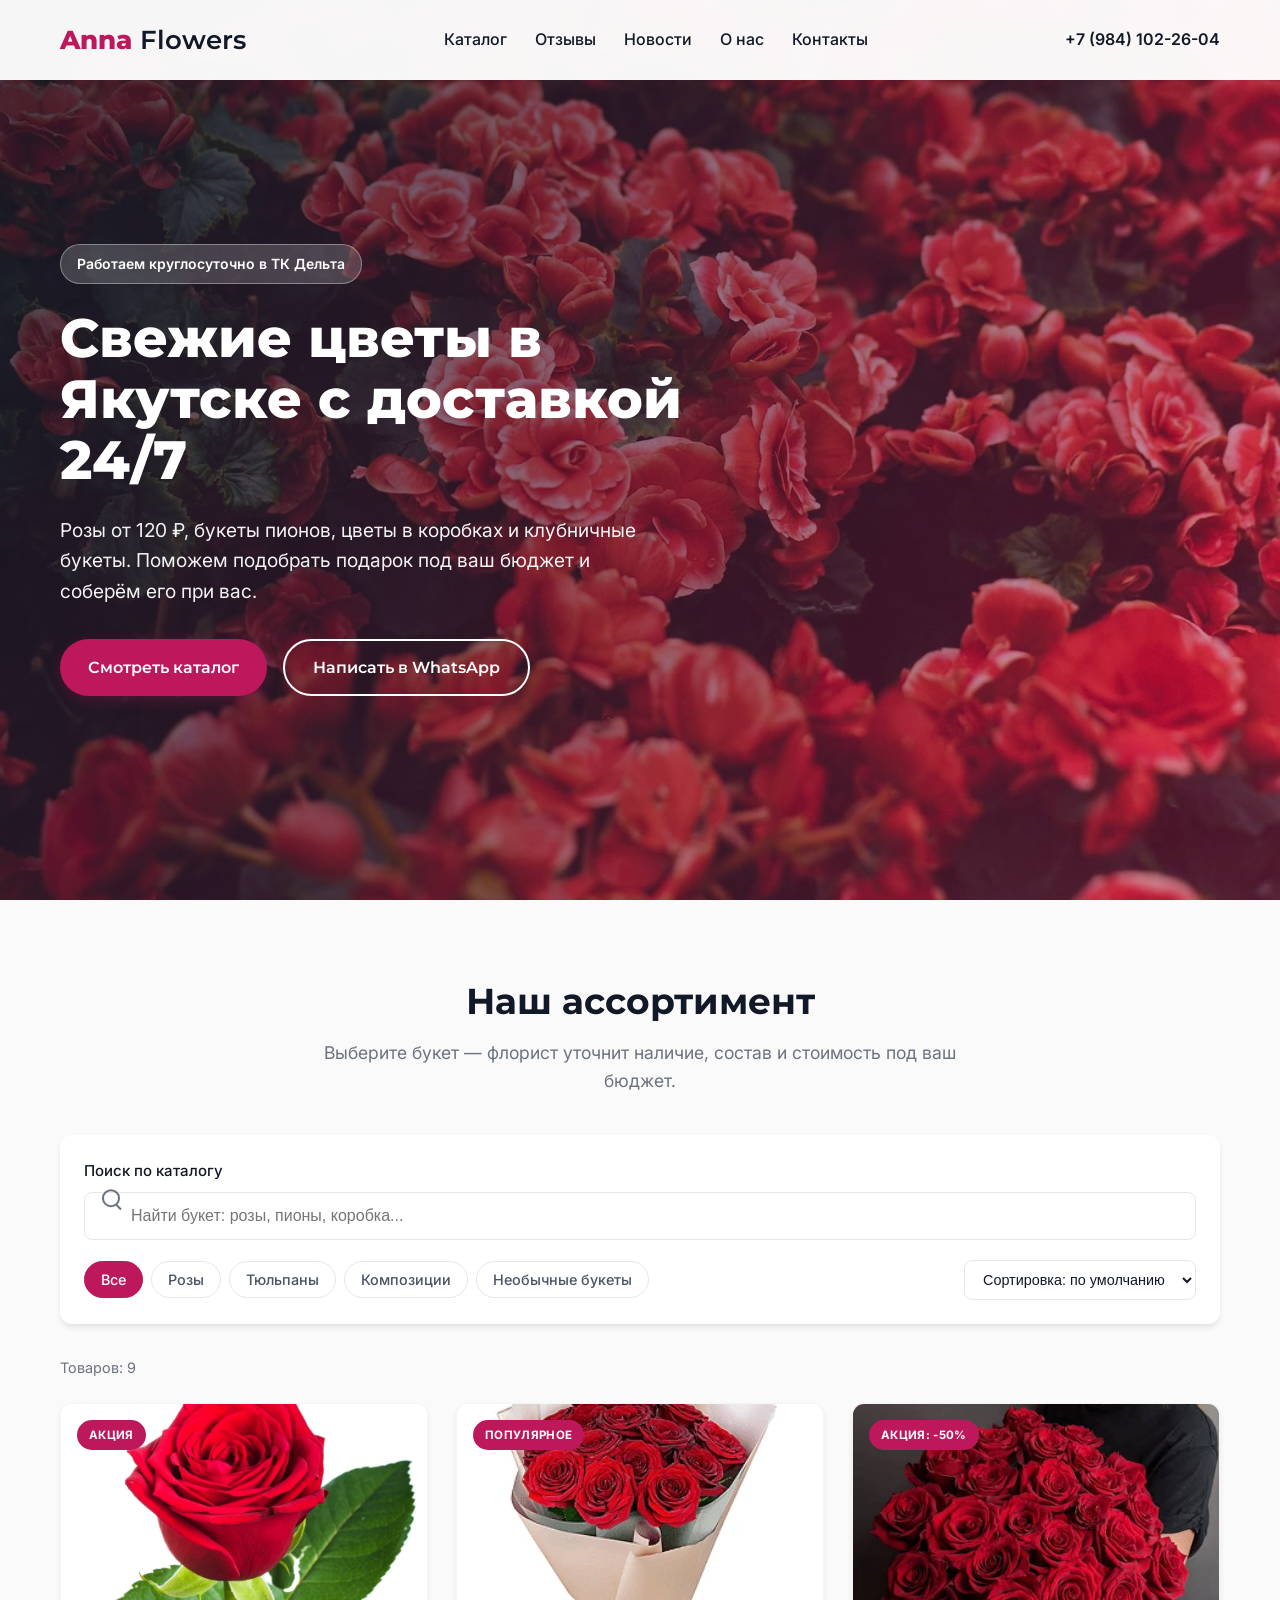
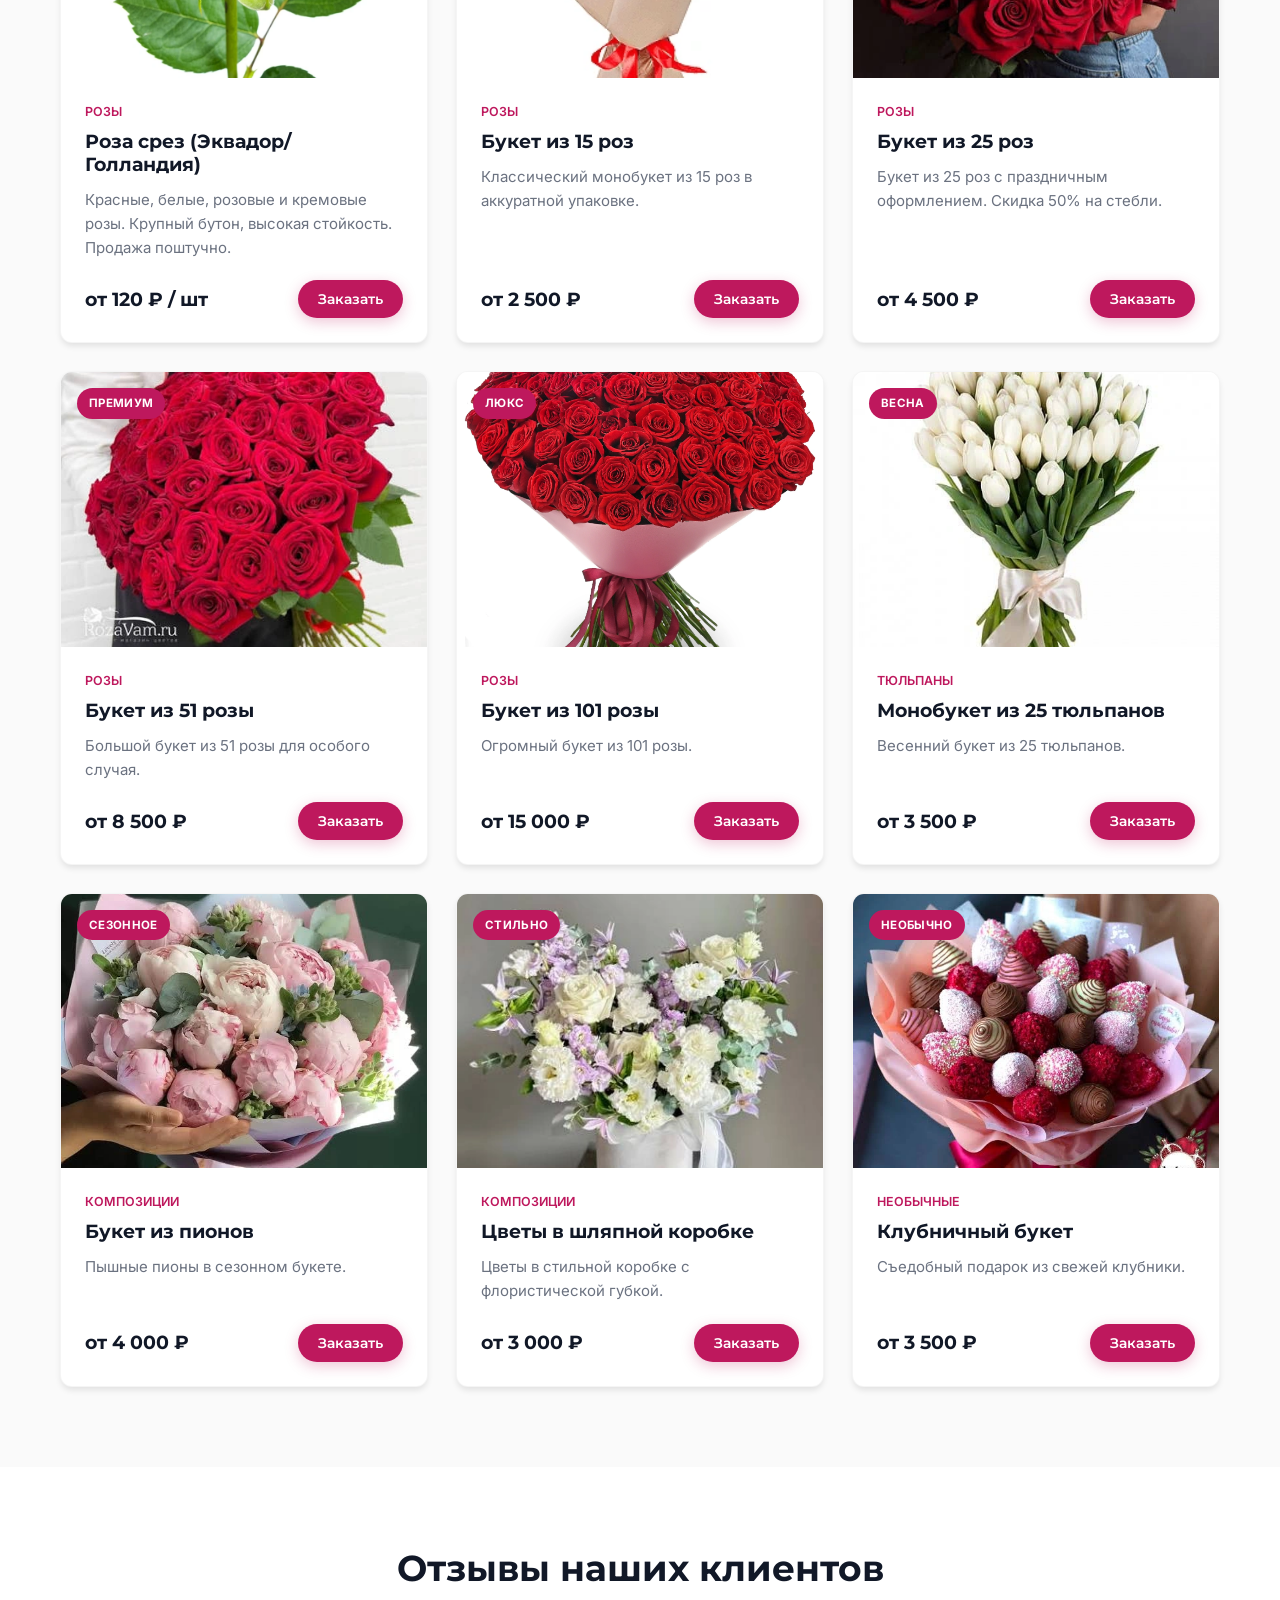
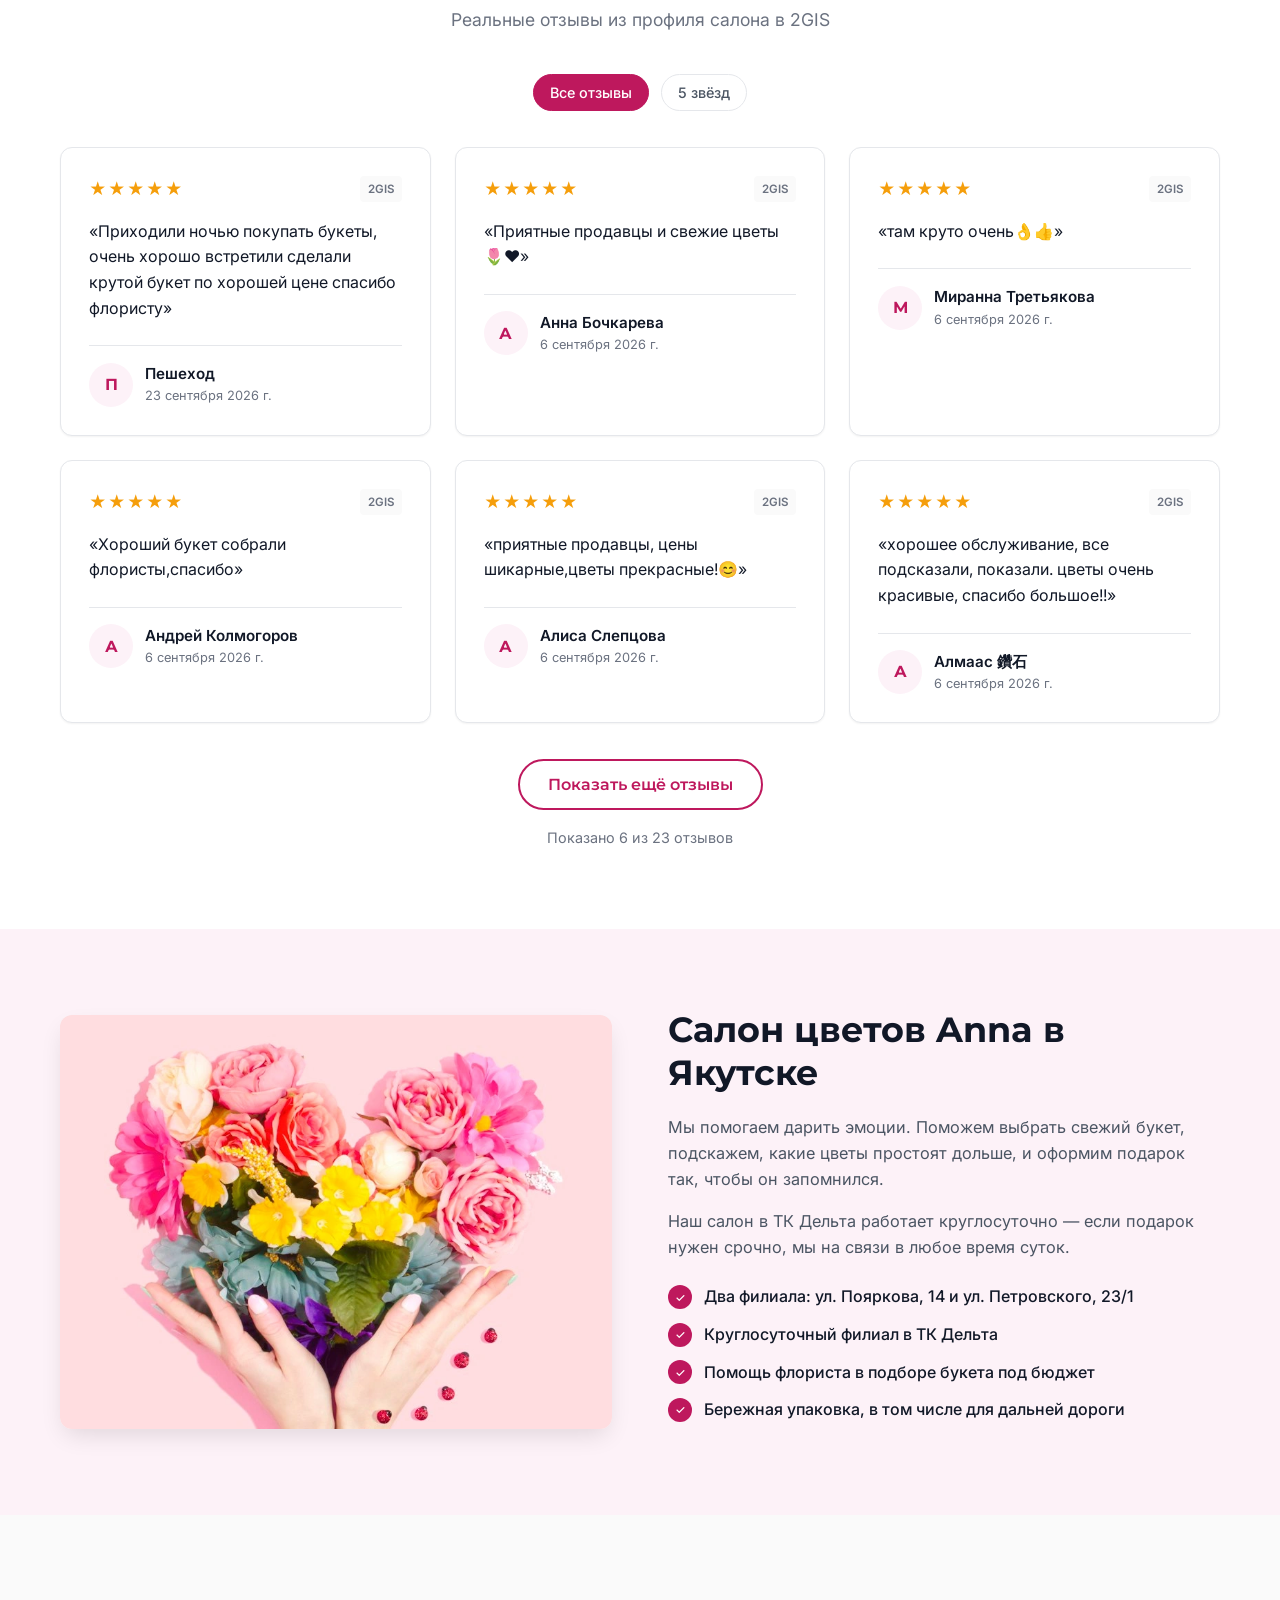
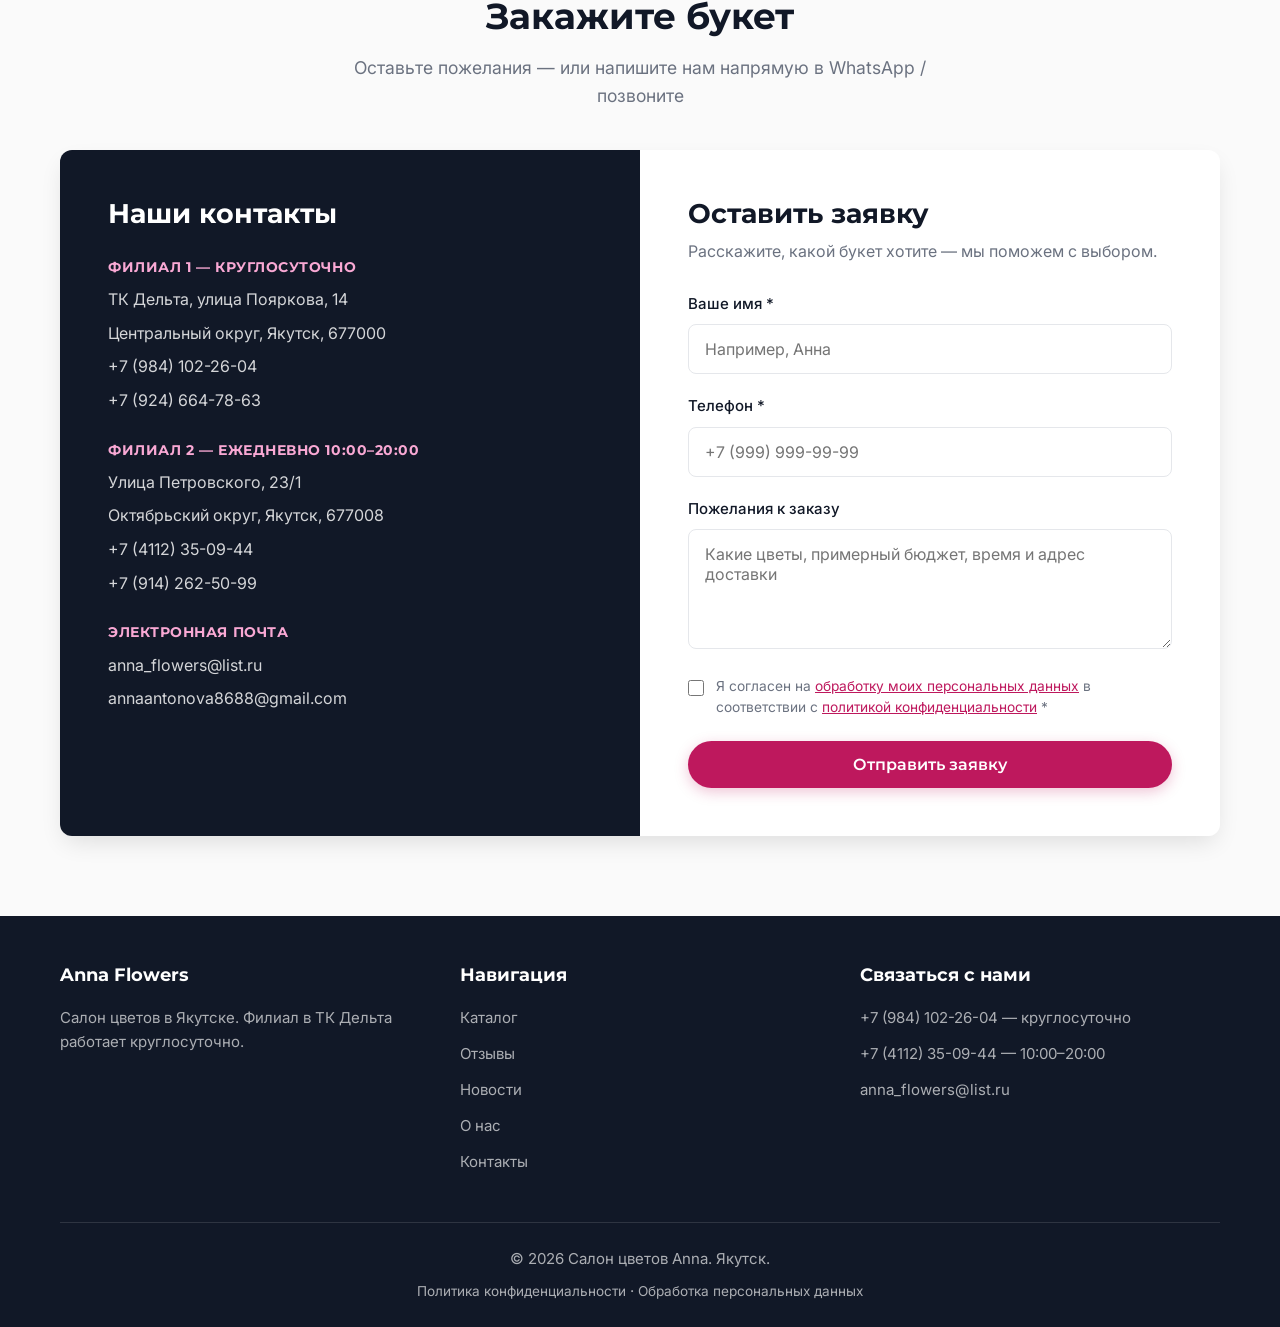
==== commit 882e69d6: "Published your App Replit-Commit-Author: Deployment Replit-Commit-Deployment-Build-Id: c970a034-07b3" ====
--- a/index.html
+++ b/index.html
@@ -8,12 +8,11 @@
     <meta property="og:title" content="Anna — Салон цветов в Якутске | Каталог и доставка 24/7">
     <meta property="og:description" content="Свежие розы, пионы, цветы в коробках и клубничные букеты. Филиал в ТК Дельта работает круглосуточно.">
     <meta property="og:type" content="website">
-    <meta property="og:image" content="images/flowers/hero-bouquet.jpg">
+    <meta property="og:image" content="images/flowers/hero-bouquet.webp">
     <title>Anna — Салон цветов в Якутске | Свежие букеты и доставка 24/7</title>
 
-    <!-- Preload критических ресурсов -->
-    <link rel="preload" as="image" href="images/flowers/hero-bouquet.webp" type="image/webp" fetchpriority="high">
-    <link rel="preload" as="image" href="images/flowers/hero-bouquet.jpg" fetchpriority="high">
+    <!-- КРИТИЧЕСКИЕ PRELOAD (самое важное для LCP!) -->
+    <link rel="preload" as="image" href="images/flowers/hero-bouquet.webp" fetchpriority="high">
     <link rel="preconnect" href="https://fonts.googleapis.com">
     <link rel="preconnect" href="https://fonts.gstatic.com" crossorigin>
     <link rel="preload" as="style" href="https://fonts.googleapis.com/css2?family=Inter:wght@400;500;600&family=Montserrat:wght@600;700;800&display=swap">
@@ -170,15 +169,12 @@
     </header>
 
     <section class="hero" id="home">
-        <picture>
-            <source srcset="images/flowers/hero-bouquet.webp" type="image/webp">
-            <img src="images/flowers/hero-bouquet.jpg"
-                 alt="Свежие цветы в букете"
-                 class="hero-image"
-                 width="1600" height="1067"
-                 fetchpriority="high"
-                 decoding="async">
-        </picture>
+        <img src="images/flowers/hero-bouquet.webp"
+             alt="Свежие цветы в букете"
+             class="hero-image"
+             width="1200" height="800"
+             fetchpriority="high"
+             decoding="async">
         <div class="hero-overlay"></div>
         <div class="container">
             <div class="hero-content">
@@ -243,14 +239,11 @@
         <div class="container">
             <div class="about-content">
                 <div class="about-image">
-                    <picture>
-                        <source srcset="images/flowers/about-shop.webp" type="image/webp">
-                        <img src="images/flowers/about-shop.jpg"
-                             alt="Цветы в салоне"
-                             width="800" height="600"
-                             loading="lazy"
-                             decoding="async">
-                    </picture>
+                    <img src="images/flowers/about-shop.webp"
+                         alt="Цветы в салоне"
+                         width="800" height="600"
+                         loading="lazy"
+                         decoding="async">
                 </div>
                 <div class="about-text">
                     <h2>Салон цветов Anna в Якутске</h2>
@@ -364,15 +357,15 @@
 
     <script>
         const catalogData=[
-            {id:1,category:'Розы',title:'Роза срез (Эквадор/Голландия)',description:'Красные, белые, розовые и кремовые розы. Крупный бутон, высокая стойкость. Продажа поштучно.',price:120,priceText:'от 120 ₽ / шт',badge:'Акция',image:'images/flowers/rose-single.jpg',alt:'Красная роза крупным планом'},
-            {id:2,category:'Розы',title:'Букет из 15 роз',description:'Классический монобукет из 15 роз в аккуратной упаковке.',price:2500,priceText:'от 2 500 ₽',badge:'Популярное',image:'images/flowers/rose-15.jpg',alt:'Букет из розовых роз'},
-            {id:3,category:'Розы',title:'Букет из 25 роз',description:'Букет из 25 роз с праздничным оформлением. Скидка 50% на стебли.',price:4500,priceText:'от 4 500 ₽',badge:'Акция: -50%',image:'images/flowers/rose-25.jpg',alt:'Большой букет красных роз'},
-            {id:4,category:'Розы',title:'Букет из 51 розы',description:'Большой букет из 51 розы для особого случая.',price:8500,priceText:'от 8 500 ₽',badge:'Премиум',image:'images/flowers/rose-51.jpg',alt:'Роскошный букет из множества роз'},
-            {id:5,category:'Розы',title:'Букет из 101 розы',description:'Огромный букет из 101 розы.',price:15000,priceText:'от 15 000 ₽',badge:'Люкс',image:'images/flowers/rose-101.jpg',alt:'Огромный букет из 101 розы'},
-            {id:7,category:'Тюльпаны',title:'Монобукет из 25 тюльпанов',description:'Весенний букет из 25 тюльпанов.',price:3500,priceText:'от 3 500 ₽',badge:'Весна',image:'images/flowers/tulips-25.jpg',alt:'Букет из тюльпанов'},
-            {id:8,category:'Композиции',title:'Букет из пионов',description:'Пышные пионы в сезонном букете.',price:4000,priceText:'от 4 000 ₽',badge:'Сезонное',image:'images/flowers/peonies.jpg',alt:'Букет из розовых пионов'},
-            {id:10,category:'Композиции',title:'Цветы в шляпной коробке',description:'Цветы в стильной коробке с флористической губкой.',price:3000,priceText:'от 3 000 ₽',badge:'Стильно',image:'images/flowers/box-flowers.jpg',alt:'Цветочная композиция в коробке'},
-            {id:11,category:'Необычные',title:'Клубничный букет',description:'Съедобный подарок из свежей клубники.',price:3500,priceText:'от 3 500 ₽',badge:'Необычно',image:'images/flowers/strawberry-bouquet.jpg',alt:'Букет из клубники в шоколаде'}
+            {id:1,category:'Розы',title:'Роза срез (Эквадор/Голландия)',description:'Красные, белые, розовые и кремовые розы. Крупный бутон, высокая стойкость. Продажа поштучно.',price:120,priceText:'от 120 ₽ / шт',badge:'Акция',image:'images/flowers/rose-single.webp',alt:'Красная роза крупным планом'},
+            {id:2,category:'Розы',title:'Букет из 15 роз',description:'Классический монобукет из 15 роз в аккуратной упаковке.',price:2500,priceText:'от 2 500 ₽',badge:'Популярное',image:'images/flowers/rose-15.webp',alt:'Букет из розовых роз'},
+            {id:3,category:'Розы',title:'Букет из 25 роз',description:'Букет из 25 роз с праздничным оформлением. Скидка 50% на стебли.',price:4500,priceText:'от 4 500 ₽',badge:'Акция: -50%',image:'images/flowers/rose-25.webp',alt:'Большой букет красных роз'},
+            {id:4,category:'Розы',title:'Букет из 51 розы',description:'Большой букет из 51 розы для особого случая.',price:8500,priceText:'от 8 500 ₽',badge:'Премиум',image:'images/flowers/rose-51.webp',alt:'Роскошный букет из множества роз'},
+            {id:5,category:'Розы',title:'Букет из 101 розы',description:'Огромный букет из 101 розы.',price:15000,priceText:'от 15 000 ₽',badge:'Люкс',image:'images/flowers/rose-101.webp',alt:'Огромный букет из 101 розы'},
+            {id:7,category:'Тюльпаны',title:'Монобукет из 25 тюльпанов',description:'Весенний букет из 25 тюльпанов.',price:3500,priceText:'от 3 500 ₽',badge:'Весна',image:'images/flowers/tulips-25.webp',alt:'Букет из тюльпанов'},
+            {id:8,category:'Композиции',title:'Букет из пионов',description:'Пышные пионы в сезонном букете.',price:4000,priceText:'от 4 000 ₽',badge:'Сезонное',image:'images/flowers/peonies.webp',alt:'Букет из розовых пионов'},
+            {id:10,category:'Композиции',title:'Цветы в шляпной коробке',description:'Цветы в стильной коробке с флористической губкой.',price:3000,priceText:'от 3 000 ₽',badge:'Стильно',image:'images/flowers/box-flowers.webp',alt:'Цветочная композиция в коробке'},
+            {id:11,category:'Необычные',title:'Клубничный букет',description:'Съедобный подарок из свежей клубники.',price:3500,priceText:'от 3 500 ₽',badge:'Необычно',image:'images/flowers/strawberry-bouquet.webp',alt:'Букет из клубники в шоколаде'}
         ];
 
         const reviewsData=[
@@ -435,10 +428,7 @@
                 card.innerHTML=`
                     <div class="product-image-wrapper">
                         <span class="product-badge">${item.badge}</span>
-                        <picture>
-                            <source srcset="${item.image.replace('.jpg','.webp')}" type="image/webp">
-                            <img src="${item.image}" alt="${item.alt||item.title}" class="product-image" width="600" height="450" loading="lazy" decoding="async">
-                        </picture>
+                        <img src="${item.image}" alt="${item.alt||item.title}" class="product-image" width="600" height="450" loading="lazy" decoding="async">
                         <div class="product-image-fallback" hidden>
                             <strong>Фото временно недоступно</strong>
                             <span>Уточните внешний вид букета у флориста</span>
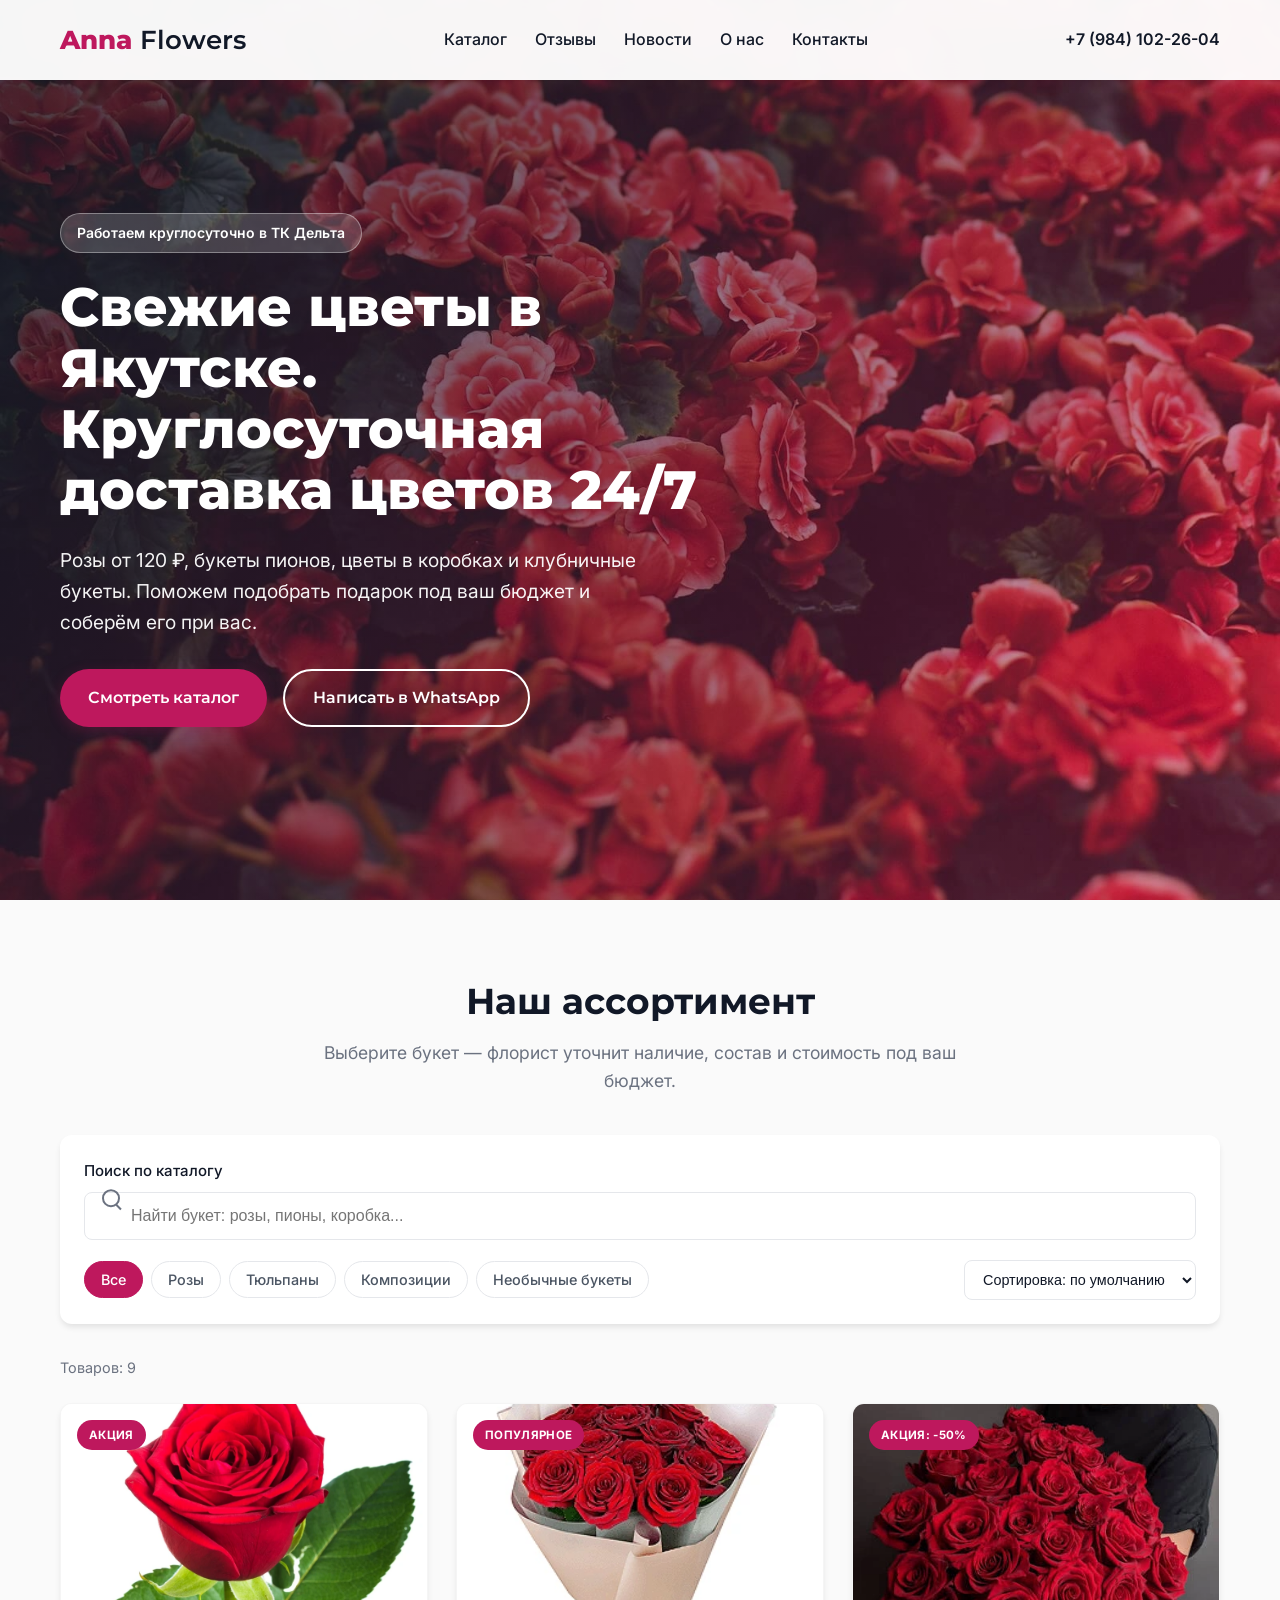
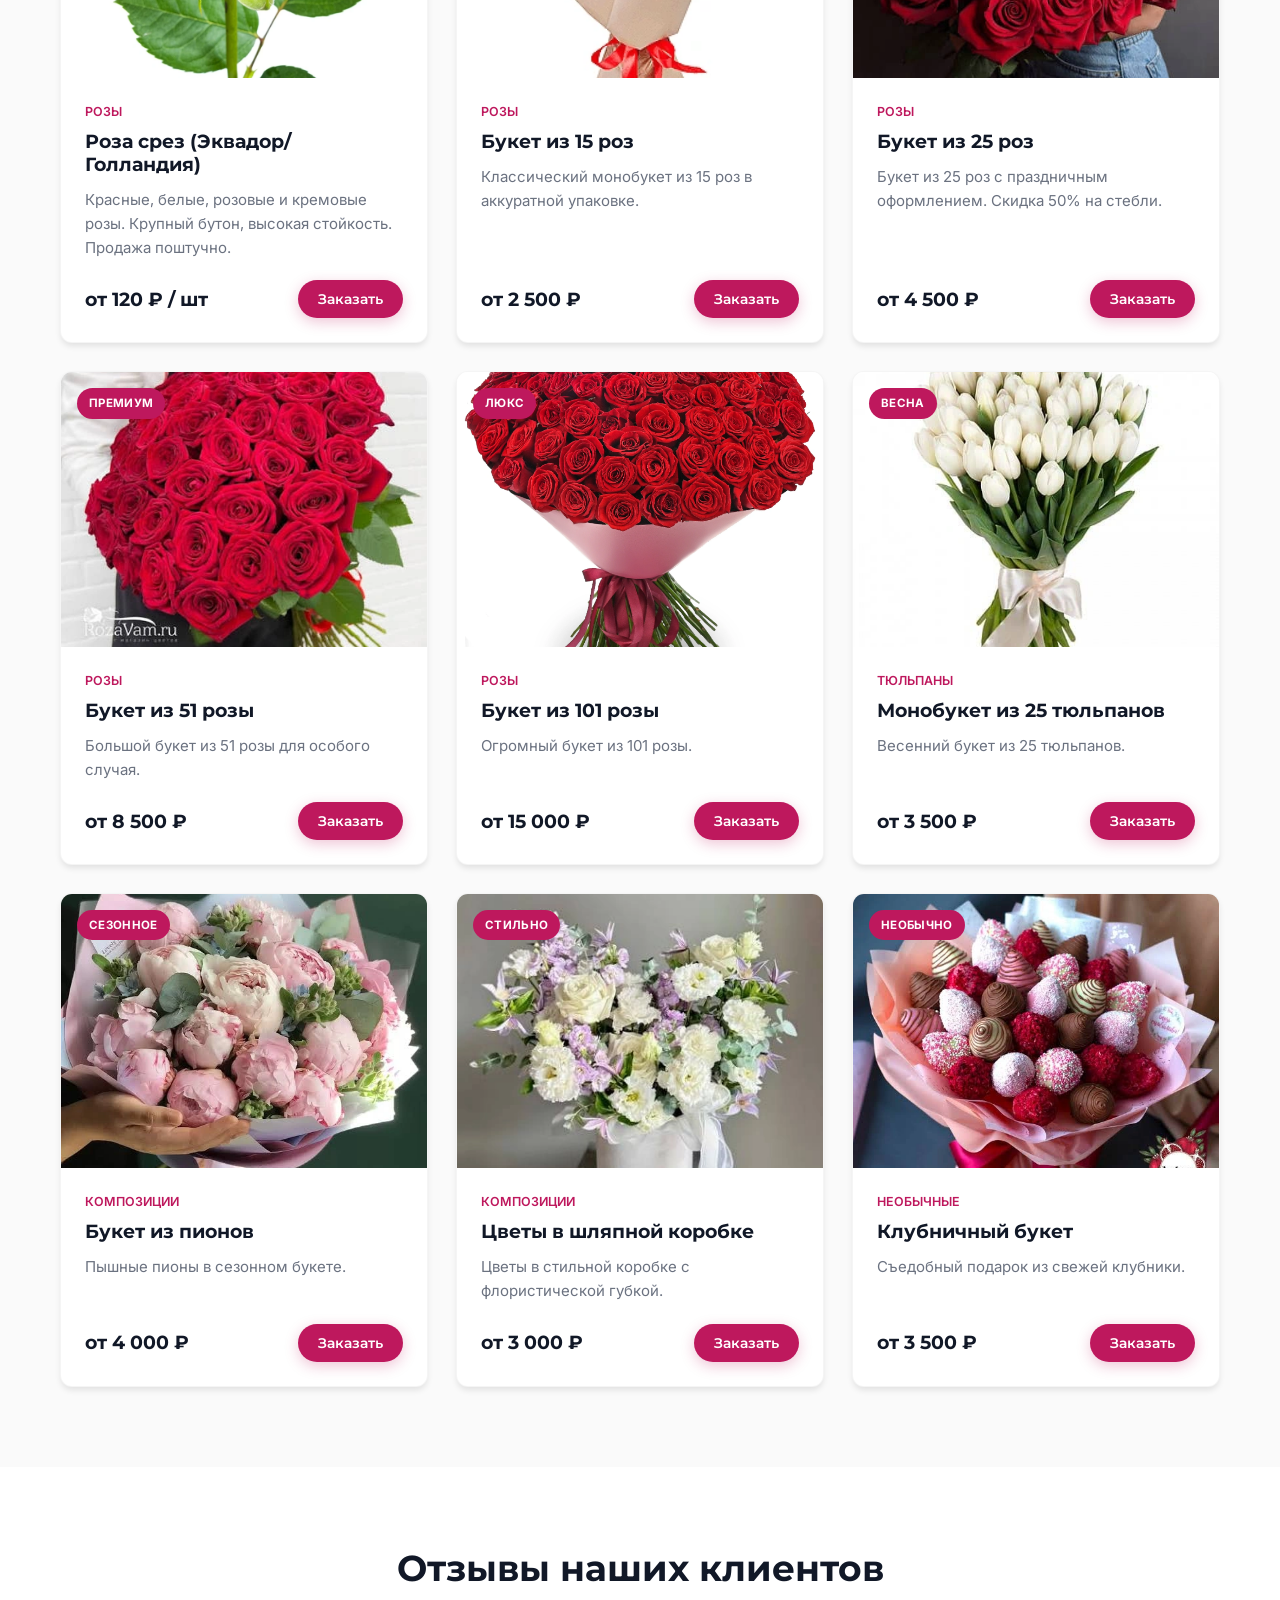
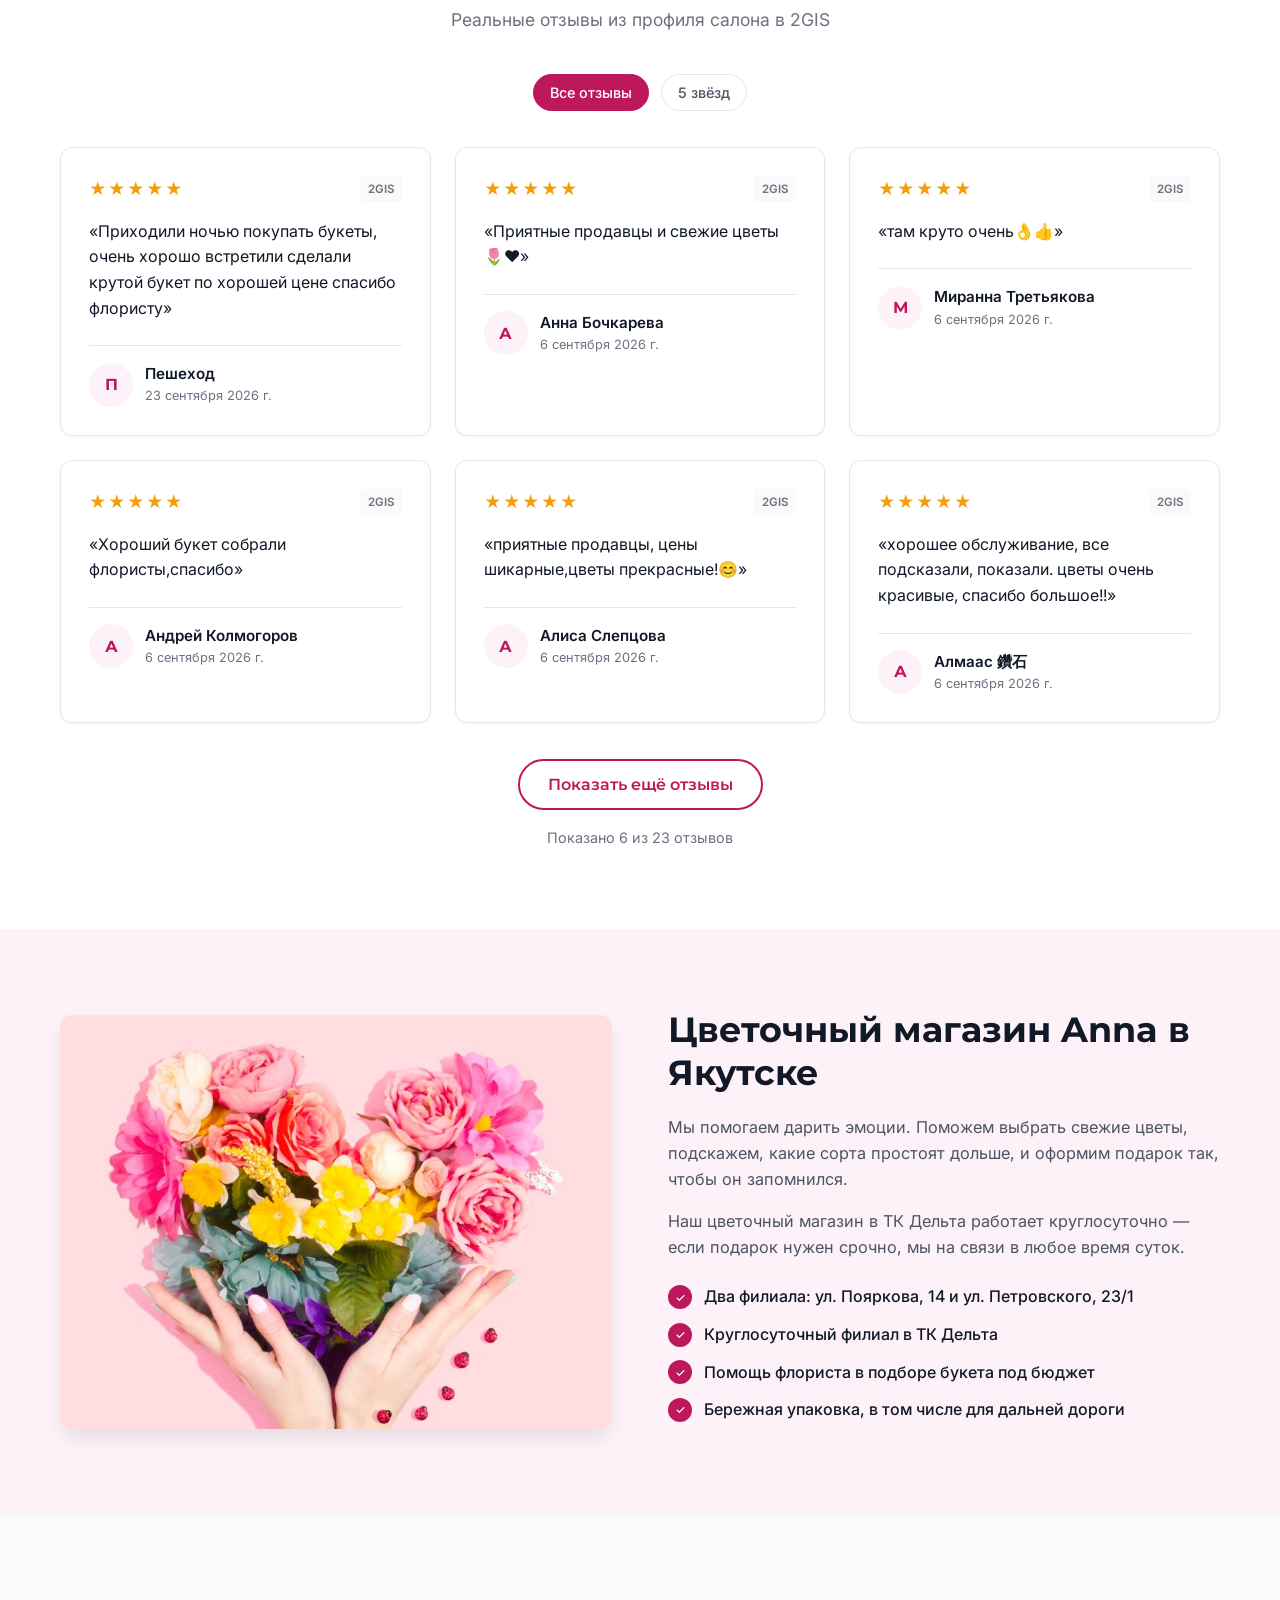
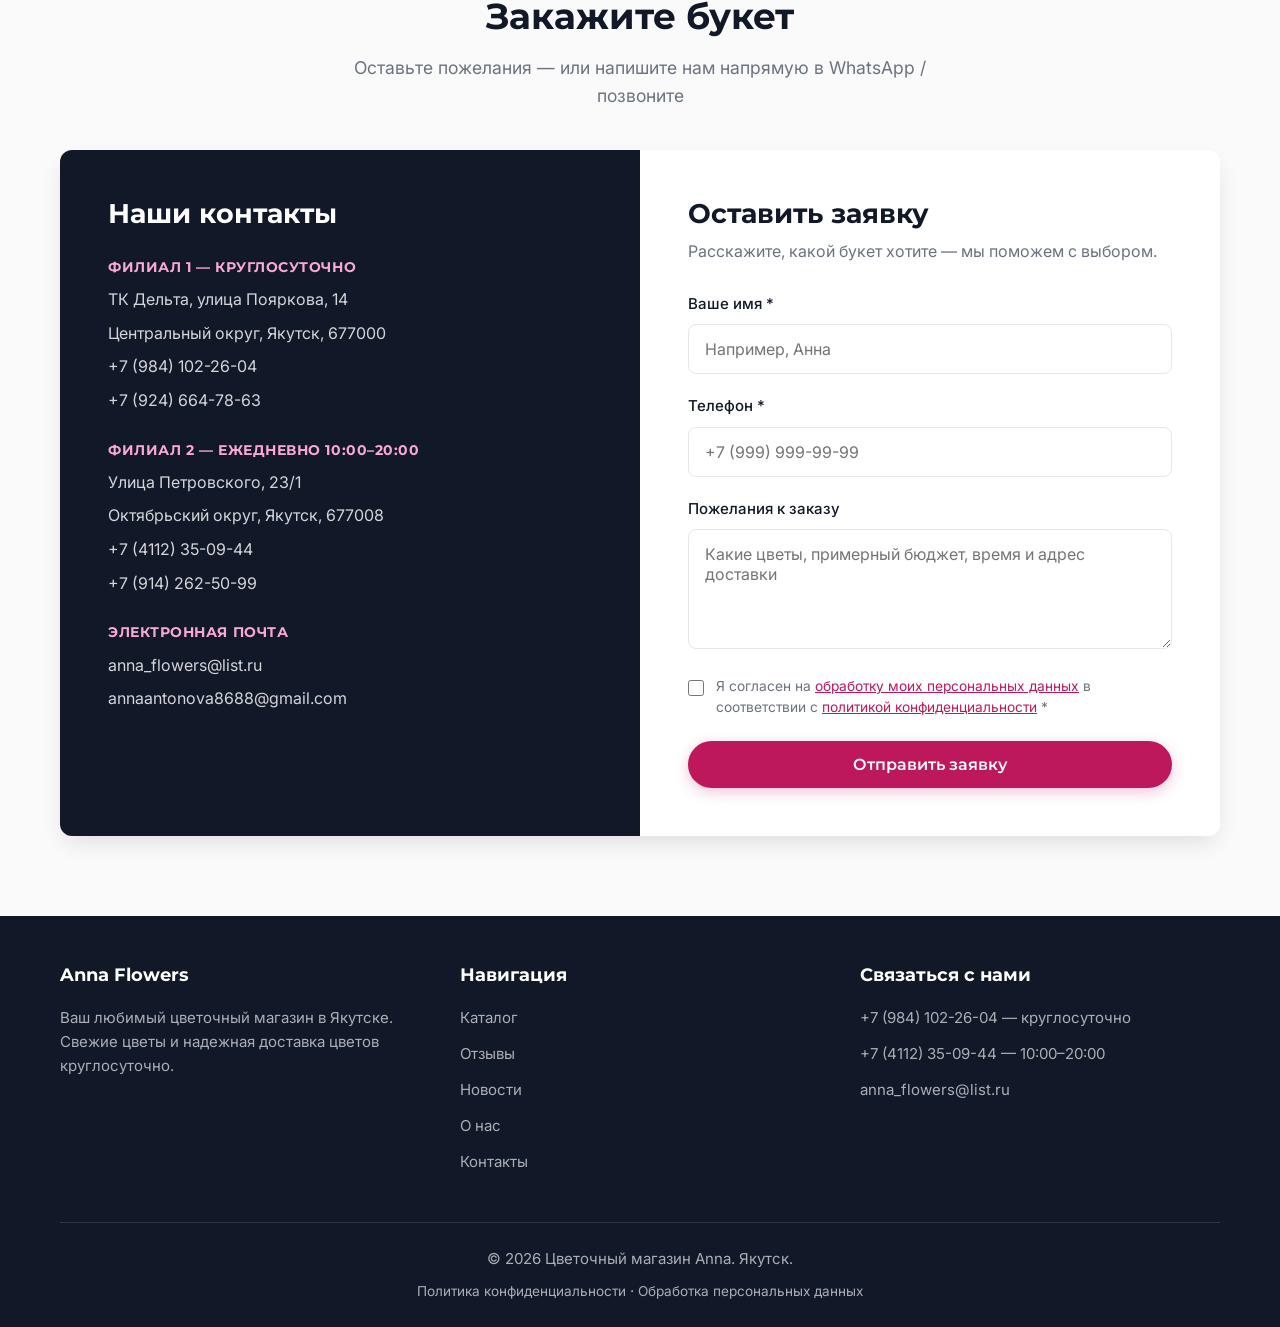
==== commit 4729ff98: "Published your App Replit-Commit-Author: Deployment Replit-Commit-Deployment-Build-Id: fcd798da-5f6c" ====
--- a/index.html
+++ b/index.html
@@ -3,13 +3,13 @@
 <head>
     <meta charset="UTF-8">
     <meta name="viewport" content="width=device-width, initial-scale=1.0">
-    <meta name="description" content="Салон цветов Anna в Якутске. Розы от 120 ₽, букеты пионов, цветы в коробках, клубничные букеты. Круглосуточно в ТК Дельта.">
-    <meta name="keywords" content="цветы Якутск, доставка цветов, букеты роз, салон цветов Anna, цветы круглосуточно">
-    <meta property="og:title" content="Anna — Салон цветов в Якутске | Каталог и доставка 24/7">
-    <meta property="og:description" content="Свежие розы, пионы, цветы в коробках и клубничные букеты. Филиал в ТК Дельта работает круглосуточно.">
+    <meta name="description" content="Цветочный магазин Anna в Якутске. Свежие цветы, розы от 120 ₽, букеты пионов и клубничные букеты. Круглосуточная доставка цветов по городу и самовывоз в ТК Дельта.">
+    <meta name="keywords" content="цветы, доставка цветов, цветочный магазин, Якутск, букеты роз, салон цветов Anna, цветы круглосуточно">
+    <meta property="og:title" content="Anna — Цветочный магазин в Якутске | Свежие цветы и доставка 24/7">
+    <meta property="og:description" content="Свежие цветы, пионы, композиции в коробках и клубничные букеты. Надежный цветочный магазин с круглосуточной доставкой цветов в Якутске.">
     <meta property="og:type" content="website">
     <meta property="og:image" content="images/flowers/hero-bouquet.webp">
-    <title>Anna — Салон цветов в Якутске | Свежие букеты и доставка 24/7</title>
+    <title>Anna — Цветочный магазин в Якутске | Свежие цветы и доставка 24/7</title>
 
     <!-- КРИТИЧЕСКИЕ PRELOAD (самое важное для LCP!) -->
     <link rel="preload" as="image" href="images/flowers/hero-bouquet.webp" fetchpriority="high">
@@ -170,16 +170,15 @@
 
     <section class="hero" id="home">
         <img src="images/flowers/hero-bouquet.webp"
-             alt="Свежие цветы в букете"
+             alt="Свежие цветы в букете с доставкой"
              class="hero-image"
              width="1200" height="800"
-             fetchpriority="high"
-             decoding="async">
+             fetchpriority="high">
         <div class="hero-overlay"></div>
         <div class="container">
             <div class="hero-content">
                 <div class="hero-badge">Работаем круглосуточно в ТК Дельта</div>
-                <h1>Свежие цветы в Якутске с доставкой 24/7</h1>
+                <h1>Свежие цветы в Якутске. Круглосуточная доставка цветов 24/7</h1>
                 <p>Розы от 120 ₽, букеты пионов, цветы в коробках и клубничные букеты. Поможем подобрать подарок под ваш бюджет и соберём его при вас.</p>
                 <div class="hero-buttons">
                     <a href="#catalog" class="btn btn-primary">Смотреть каталог</a>
@@ -240,15 +239,15 @@
             <div class="about-content">
                 <div class="about-image">
                     <img src="images/flowers/about-shop.webp"
-                         alt="Цветы в салоне"
+                         alt="Интерьер цветочного магазина Anna"
                          width="800" height="600"
                          loading="lazy"
                          decoding="async">
                 </div>
                 <div class="about-text">
-                    <h2>Салон цветов Anna в Якутске</h2>
-                    <p>Мы помогаем дарить эмоции. Поможем выбрать свежий букет, подскажем, какие цветы простоят дольше, и оформим подарок так, чтобы он запомнился.</p>
-                    <p>Наш салон в ТК Дельта работает круглосуточно — если подарок нужен срочно, мы на связи в любое время суток.</p>
+                    <h2>Цветочный магазин Anna в Якутске</h2>
+                    <p>Мы помогаем дарить эмоции. Поможем выбрать свежие цветы, подскажем, какие сорта простоят дольше, и оформим подарок так, чтобы он запомнился.</p>
+                    <p>Наш цветочный магазин в ТК Дельта работает круглосуточно — если подарок нужен срочно, мы на связи в любое время суток.</p>
                     <ul class="about-features">
                         <li>Два филиала: ул. Пояркова, 14 и ул. Петровского, 23/1</li>
                         <li>Круглосуточный филиал в ТК Дельта</li>
@@ -324,7 +323,7 @@
             <div class="footer-grid">
                 <div>
                     <h4>Anna Flowers</h4>
-                    <p>Салон цветов в Якутске. Филиал в ТК Дельта работает круглосуточно.</p>
+                    <p>Ваш любимый цветочный магазин в Якутске. Свежие цветы и надежная доставка цветов круглосуточно.</p>
                 </div>
                 <div>
                     <h4>Навигация</h4>
@@ -346,7 +345,7 @@
                 </div>
             </div>
             <div class="footer-bottom">
-                <p>&copy; 2026 Салон цветов Anna. Якутск.</p>
+                <p>&copy; 2026 Цветочный магазин Anna. Якутск.</p>
                 <p style="margin-top: 8px;">
                     <a href="privacy.html" target="_blank" rel="noopener" style="font-size: 0.85rem;">Политика конфиденциальности</a> · 
                     <a href="data-processing.html" target="_blank" rel="noopener" style="font-size: 0.85rem;">Обработка персональных данных</a>
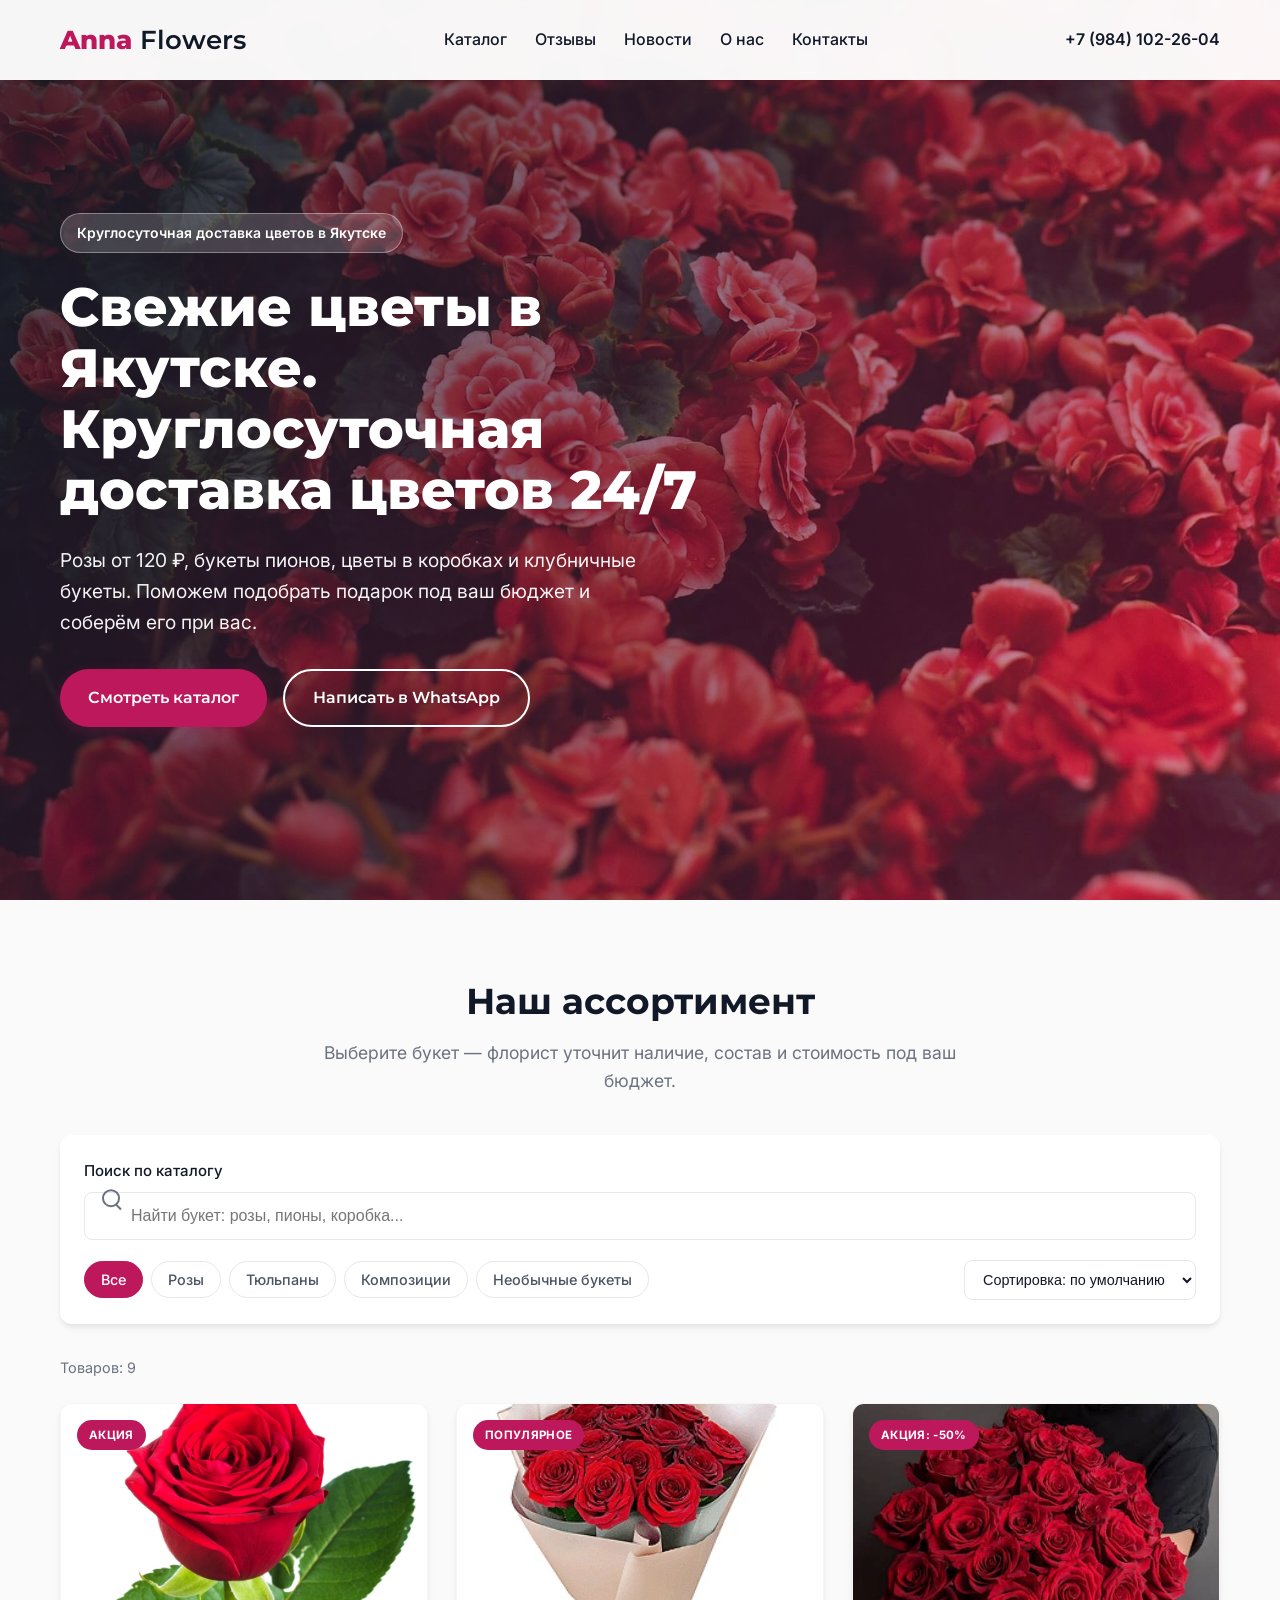
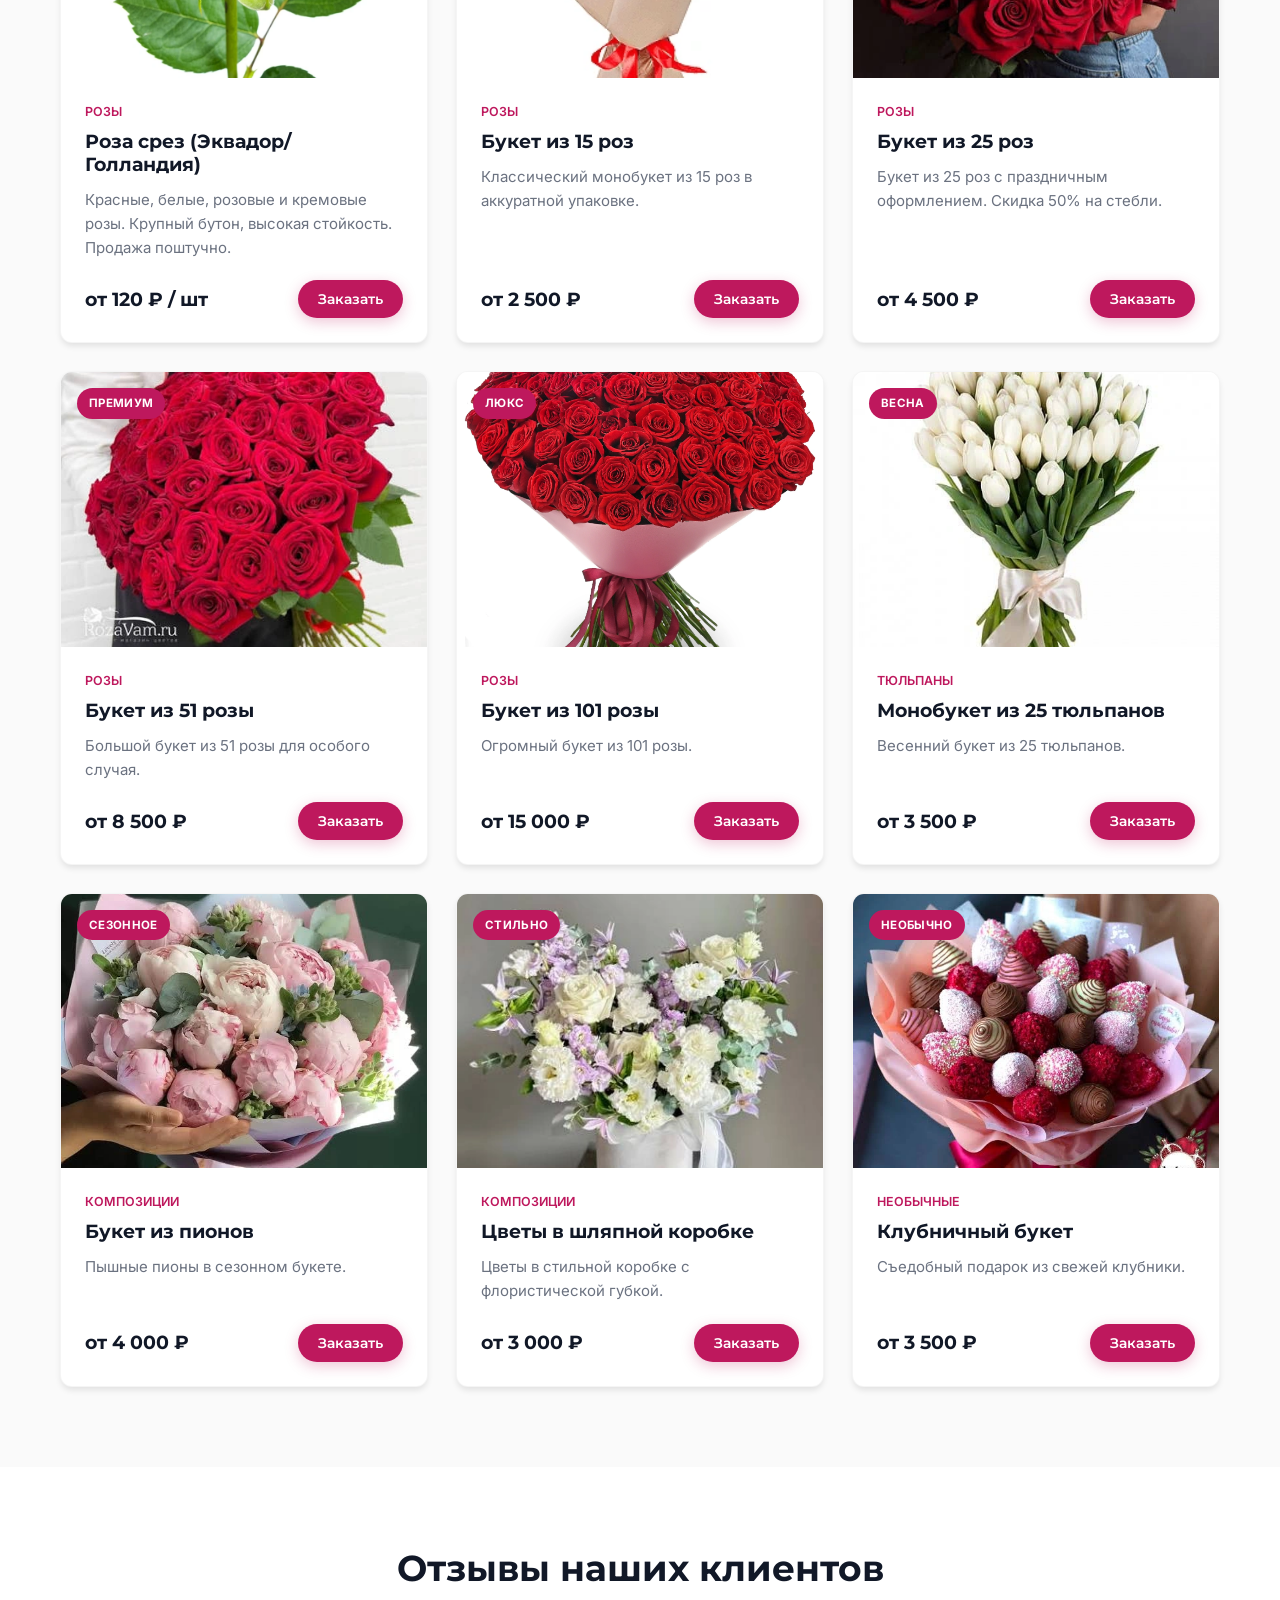
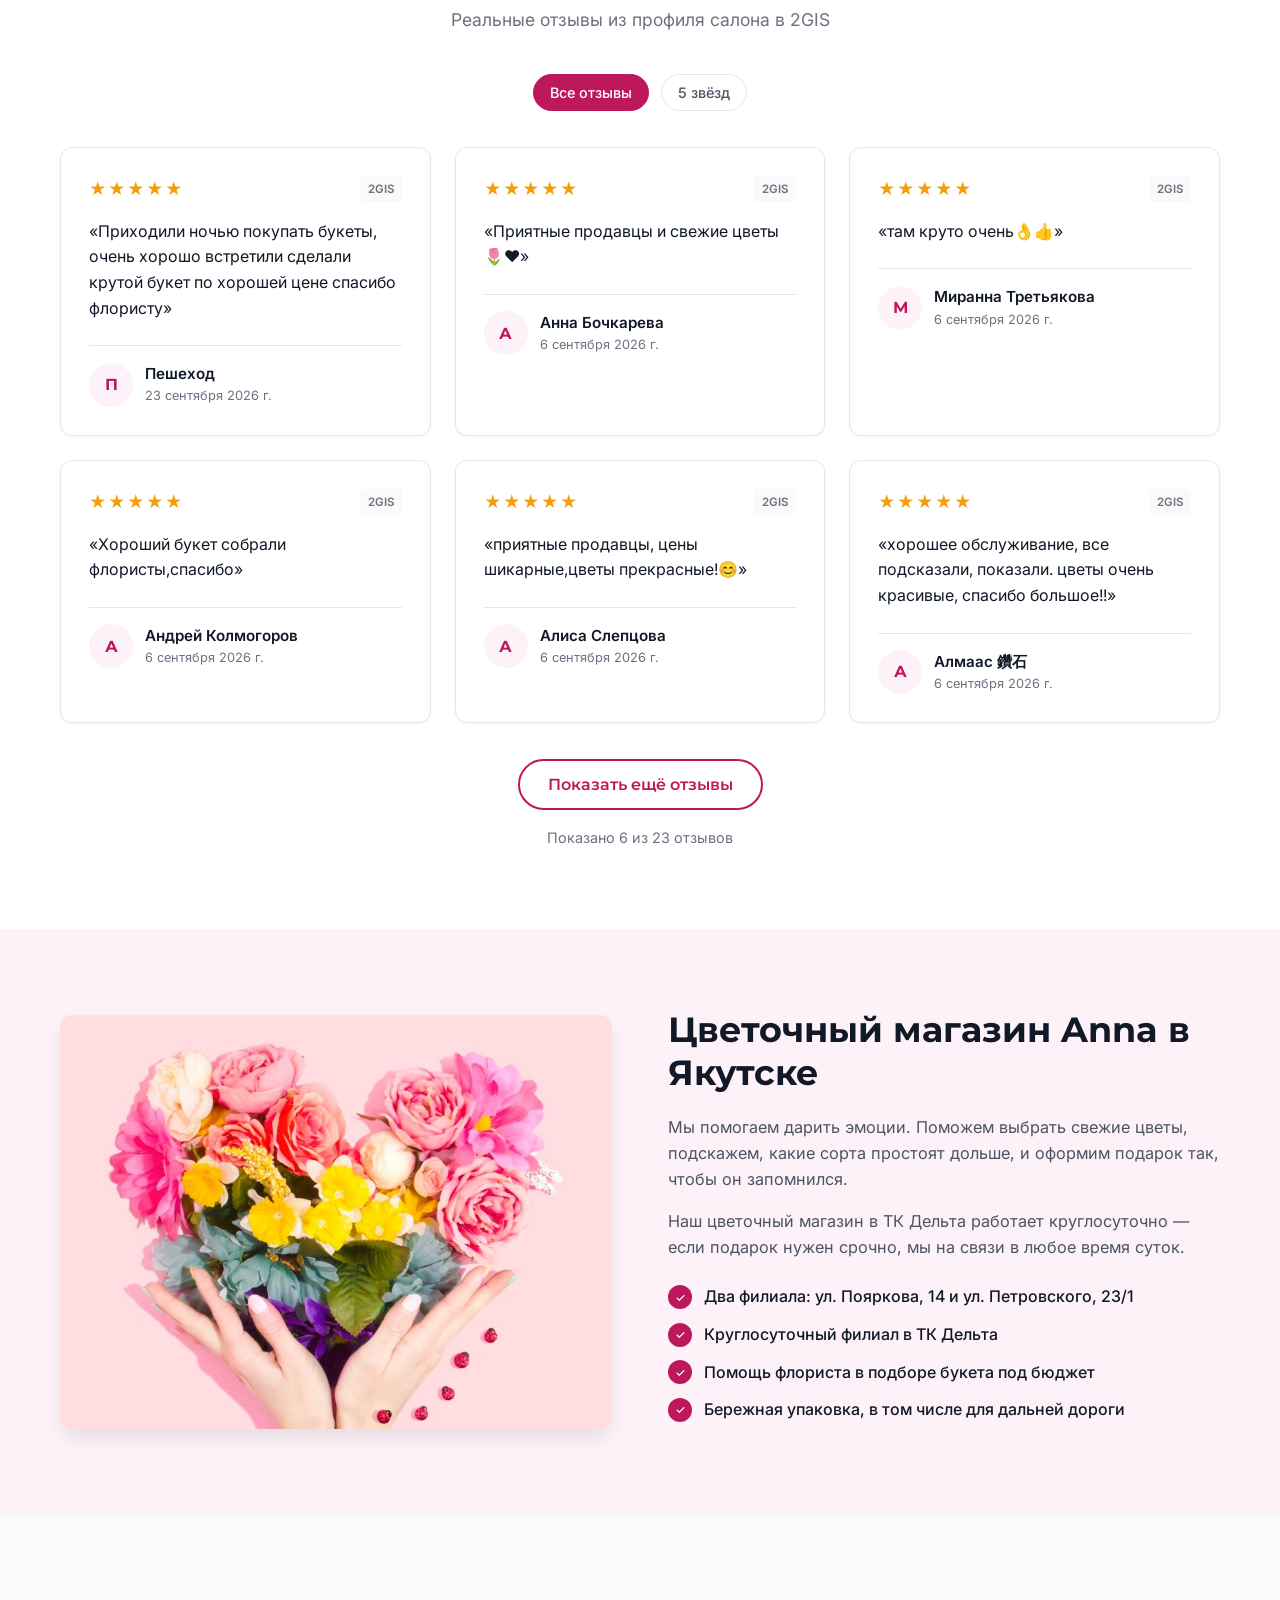
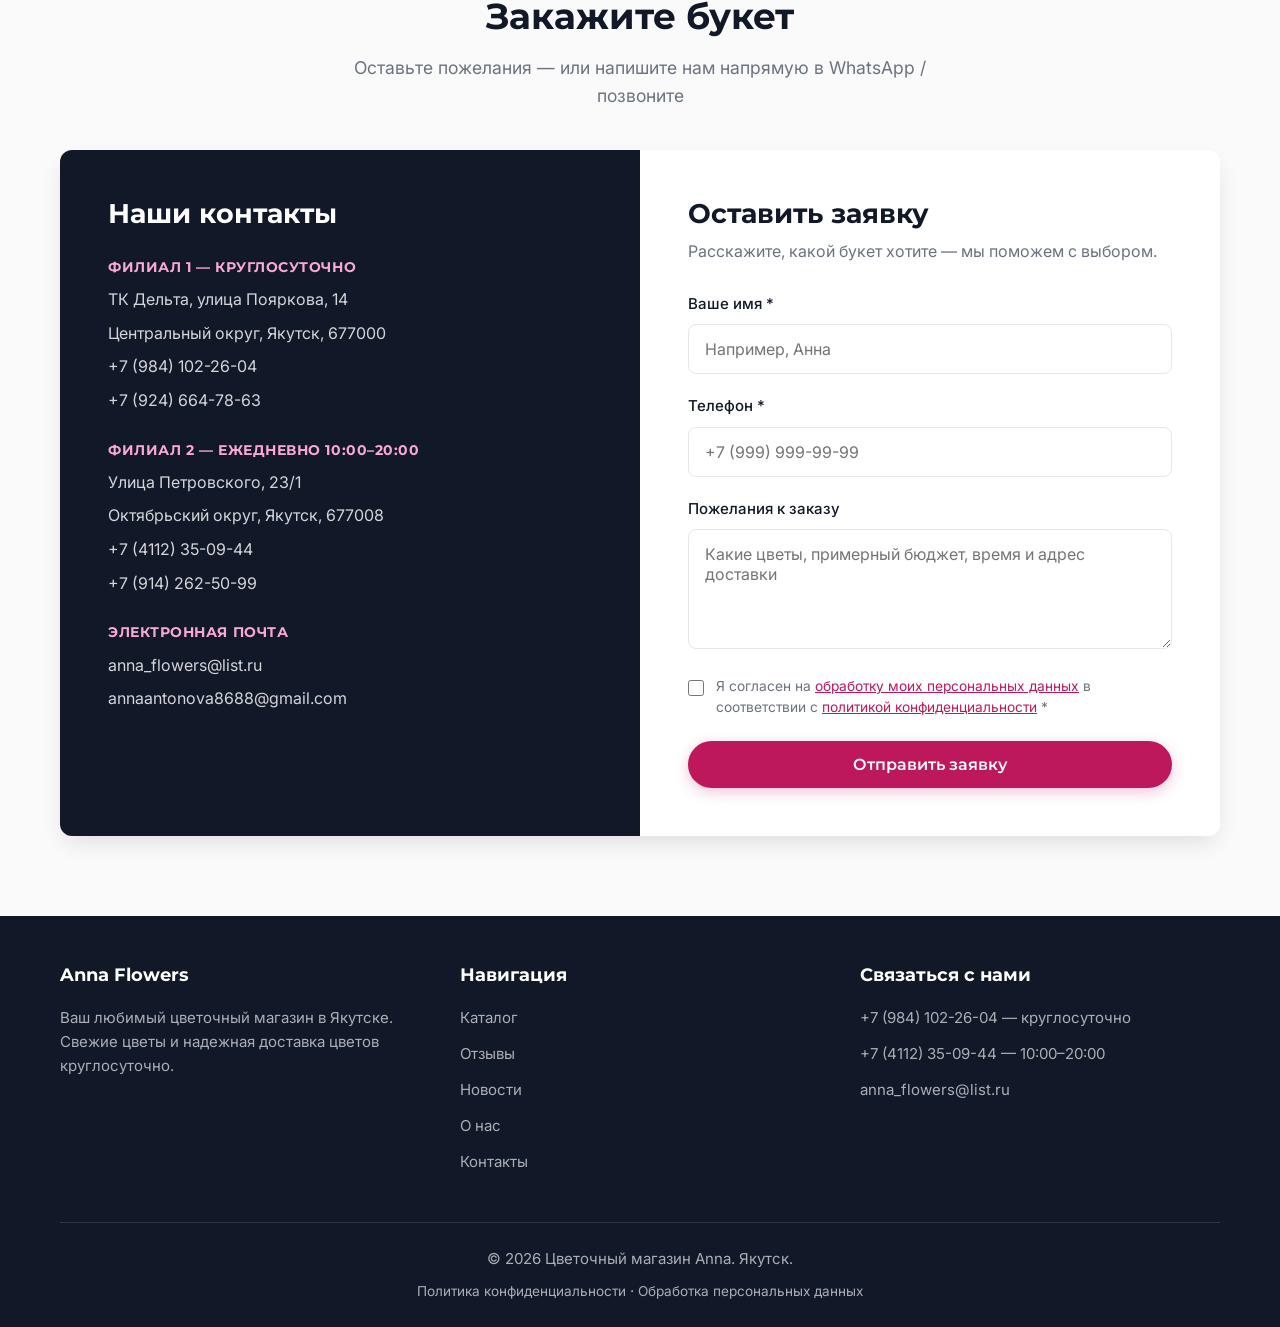
==== commit c9d43a2a: "Published your App Replit-Commit-Author: Deployment Replit-Commit-Deployment-Build-Id: 9d0393c1-c8ad" ====
--- a/index.html
+++ b/index.html
@@ -3,13 +3,35 @@
 <head>
     <meta charset="UTF-8">
     <meta name="viewport" content="width=device-width, initial-scale=1.0">
-    <meta name="description" content="Цветочный магазин Anna в Якутске. Свежие цветы, розы от 120 ₽, букеты пионов и клубничные букеты. Круглосуточная доставка цветов по городу и самовывоз в ТК Дельта.">
-    <meta name="keywords" content="цветы, доставка цветов, цветочный магазин, Якутск, букеты роз, салон цветов Anna, цветы круглосуточно">
-    <meta property="og:title" content="Anna — Цветочный магазин в Якутске | Свежие цветы и доставка 24/7">
-    <meta property="og:description" content="Свежие цветы, пионы, композиции в коробках и клубничные букеты. Надежный цветочный магазин с круглосуточной доставкой цветов в Якутске.">
+    <meta name="description" content="Салон цветов Anna в Якутске. Розы от 120 ₽, букеты пионов, цветы в коробках, клубничные букеты. Круглосуточная доставка 24/7 в ТК Дельта.">
+    <meta name="keywords" content="цветы Якутск, доставка цветов, букеты роз, пионы, салон цветов, круглосуточно, ТК Дельта, цветы 24/7">
+    <meta name="robots" content="index, follow">
+    <meta name="author" content="Anna Flowers">
+    <meta name="theme-color" content="#BE185D">
+
+    <!-- Open Graph / Facebook / VK -->
     <meta property="og:type" content="website">
-    <meta property="og:image" content="images/flowers/hero-bouquet.webp">
-    <title>Anna — Цветочный магазин в Якутске | Свежие цветы и доставка 24/7</title>
+    <meta property="og:url" content="https://flowers-lending--arinakud.replit.app/">
+    <meta property="og:title" content="Anna Flowers — Салон цветов в Якутске | Доставка 24/7">
+    <meta property="og:description" content="Свежие розы, пионы, цветы в коробках и клубничные букеты. Круглосуточная доставка цветов в Якутске.">
+    <meta property="og:image" content="https://flowers-lending--arinakud.replit.app/images/flowers/hero-bouquet.webp">
+    <meta property="og:locale" content="ru_RU">
+    <meta property="og:site_name" content="Anna Flowers">
+
+    <!-- Twitter -->
+    <meta property="twitter:card" content="summary_large_image">
+    <meta property="twitter:url" content="https://flowers-lending--arinakud.replit.app/">
+    <meta property="twitter:title" content="Anna Flowers — Салон цветов в Якутске | Доставка 24/7">
+    <meta property="twitter:description" content="Свежие розы, пионы, цветы в коробках и клубничные букеты. Круглосуточная доставка цветов в Якутске.">
+    <meta property="twitter:image" content="https://flowers-lending--arinakud.replit.app/images/flowers/hero-bouquet.webp">
+
+    <title>Anna Flowers — Салон цветов в Якутске | Свежие букеты и доставка 24/7</title>
+
+    <!-- Canonical URL -->
+    <link rel="canonical" href="https://flowers-lending--arinakud.replit.app/">
+
+    <!-- Sitemap -->
+    <link rel="sitemap" type="application/xml" title="Sitemap" href="/sitemap.xml">
 
     <!-- КРИТИЧЕСКИЕ PRELOAD (самое важное для LCP!) -->
     <link rel="preload" as="image" href="images/flowers/hero-bouquet.webp" fetchpriority="high">
@@ -169,15 +191,11 @@
     </header>
 
     <section class="hero" id="home">
-        <img src="images/flowers/hero-bouquet.webp"
-             alt="Свежие цветы в букете с доставкой"
-             class="hero-image"
-             width="1200" height="800"
-             fetchpriority="high">
+        <img src="images/flowers/hero-bouquet.webp" alt="Свежие цветы в Якутске с доставкой" class="hero-image" width="1200" height="800" fetchpriority="high">
         <div class="hero-overlay"></div>
         <div class="container">
             <div class="hero-content">
-                <div class="hero-badge">Работаем круглосуточно в ТК Дельта</div>
+                <div class="hero-badge">Круглосуточная доставка цветов в Якутске</div>
                 <h1>Свежие цветы в Якутске. Круглосуточная доставка цветов 24/7</h1>
                 <p>Розы от 120 ₽, букеты пионов, цветы в коробках и клубничные букеты. Поможем подобрать подарок под ваш бюджет и соберём его при вас.</p>
                 <div class="hero-buttons">
@@ -238,11 +256,7 @@
         <div class="container">
             <div class="about-content">
                 <div class="about-image">
-                    <img src="images/flowers/about-shop.webp"
-                         alt="Интерьер цветочного магазина Anna"
-                         width="800" height="600"
-                         loading="lazy"
-                         decoding="async">
+                    <img src="images/flowers/about-shop.webp" alt="Интерьер цветочного магазина Anna" width="800" height="600" loading="lazy" decoding="async">
                 </div>
                 <div class="about-text">
                     <h2>Цветочный магазин Anna в Якутске</h2>
